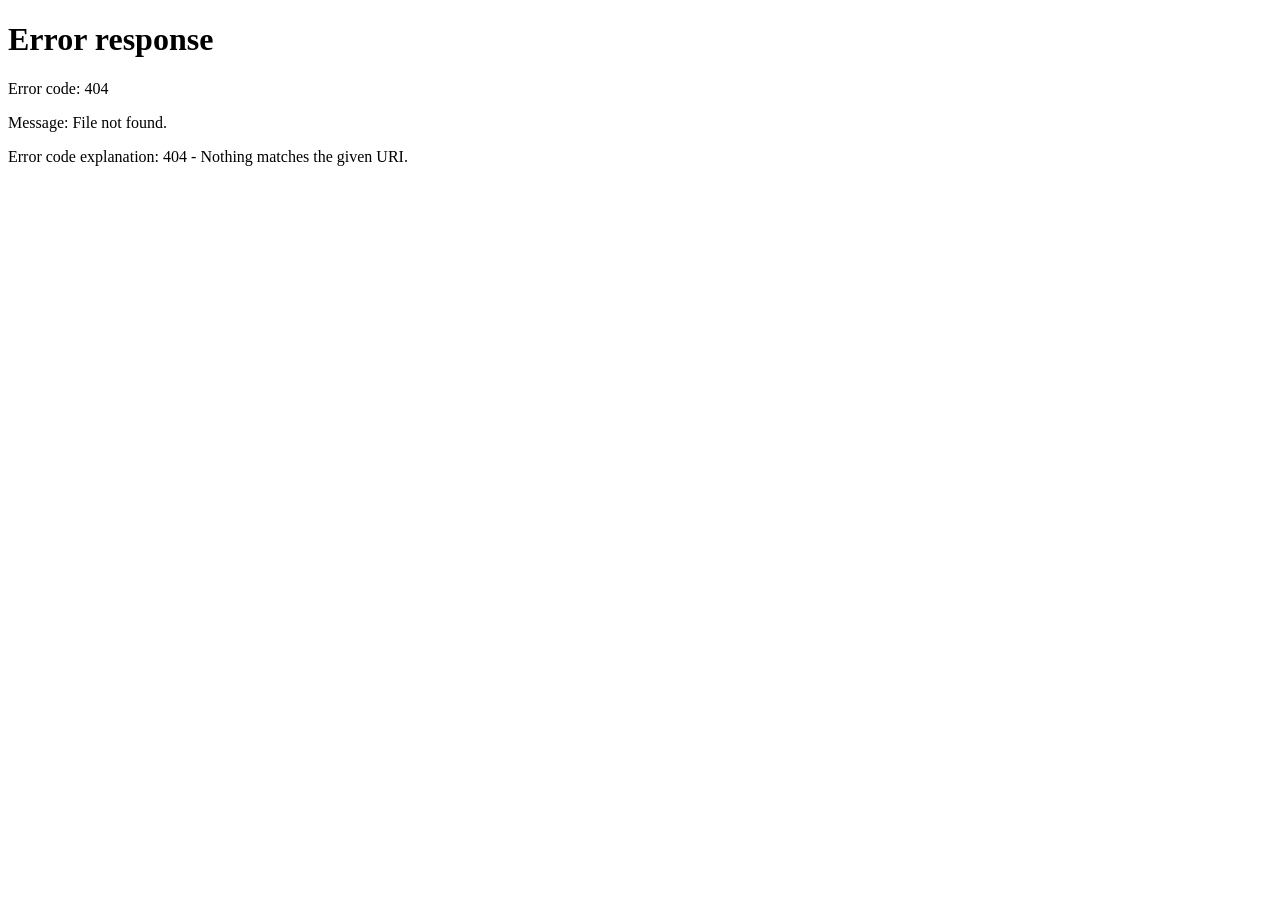
==== index.html @ 9f08880d "Update index.html" ====
<!DOCTYPE html>
<html>
<head>
  <meta charset="utf-8">
  <meta http-equiv="refresh" content="0; url=/analyze">
  <title>SnowLens</title>
</head>
<body>
  <script>window.location.href = '/analyze';</script>
</body>
</html>
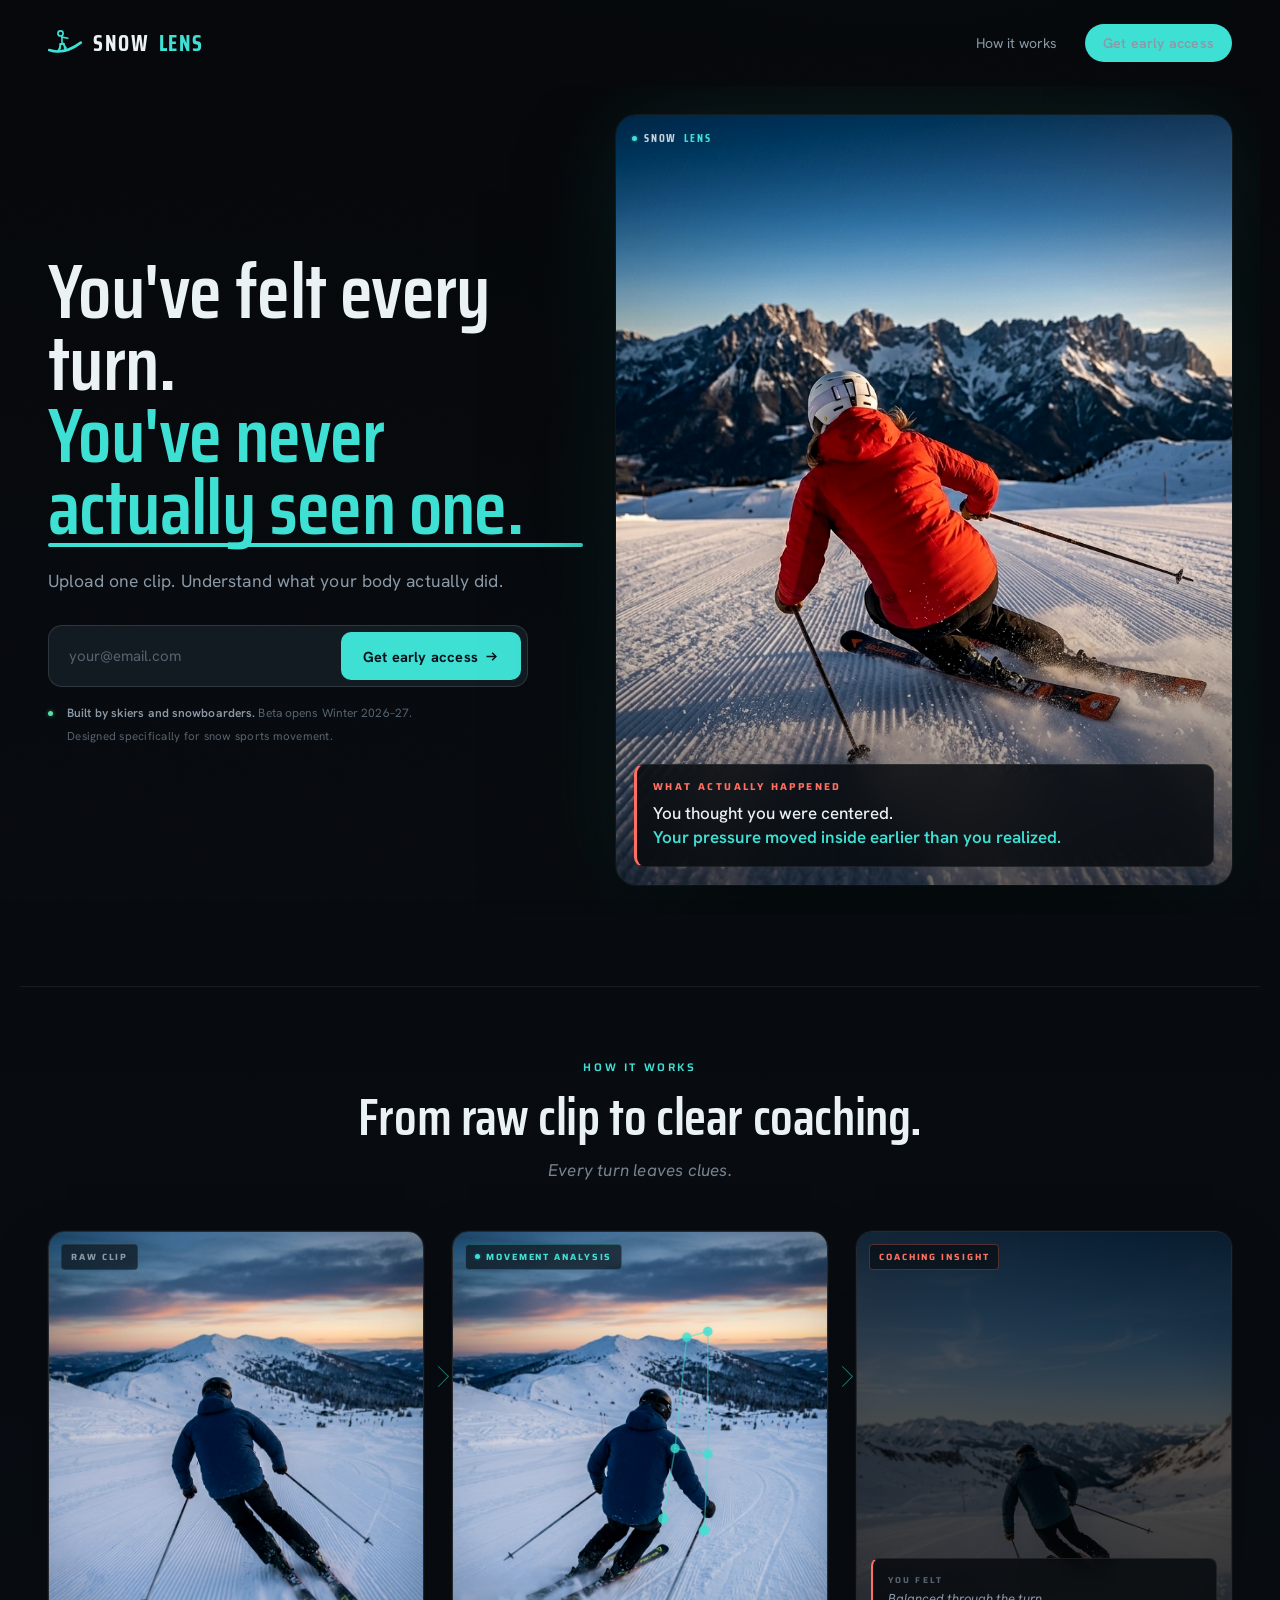
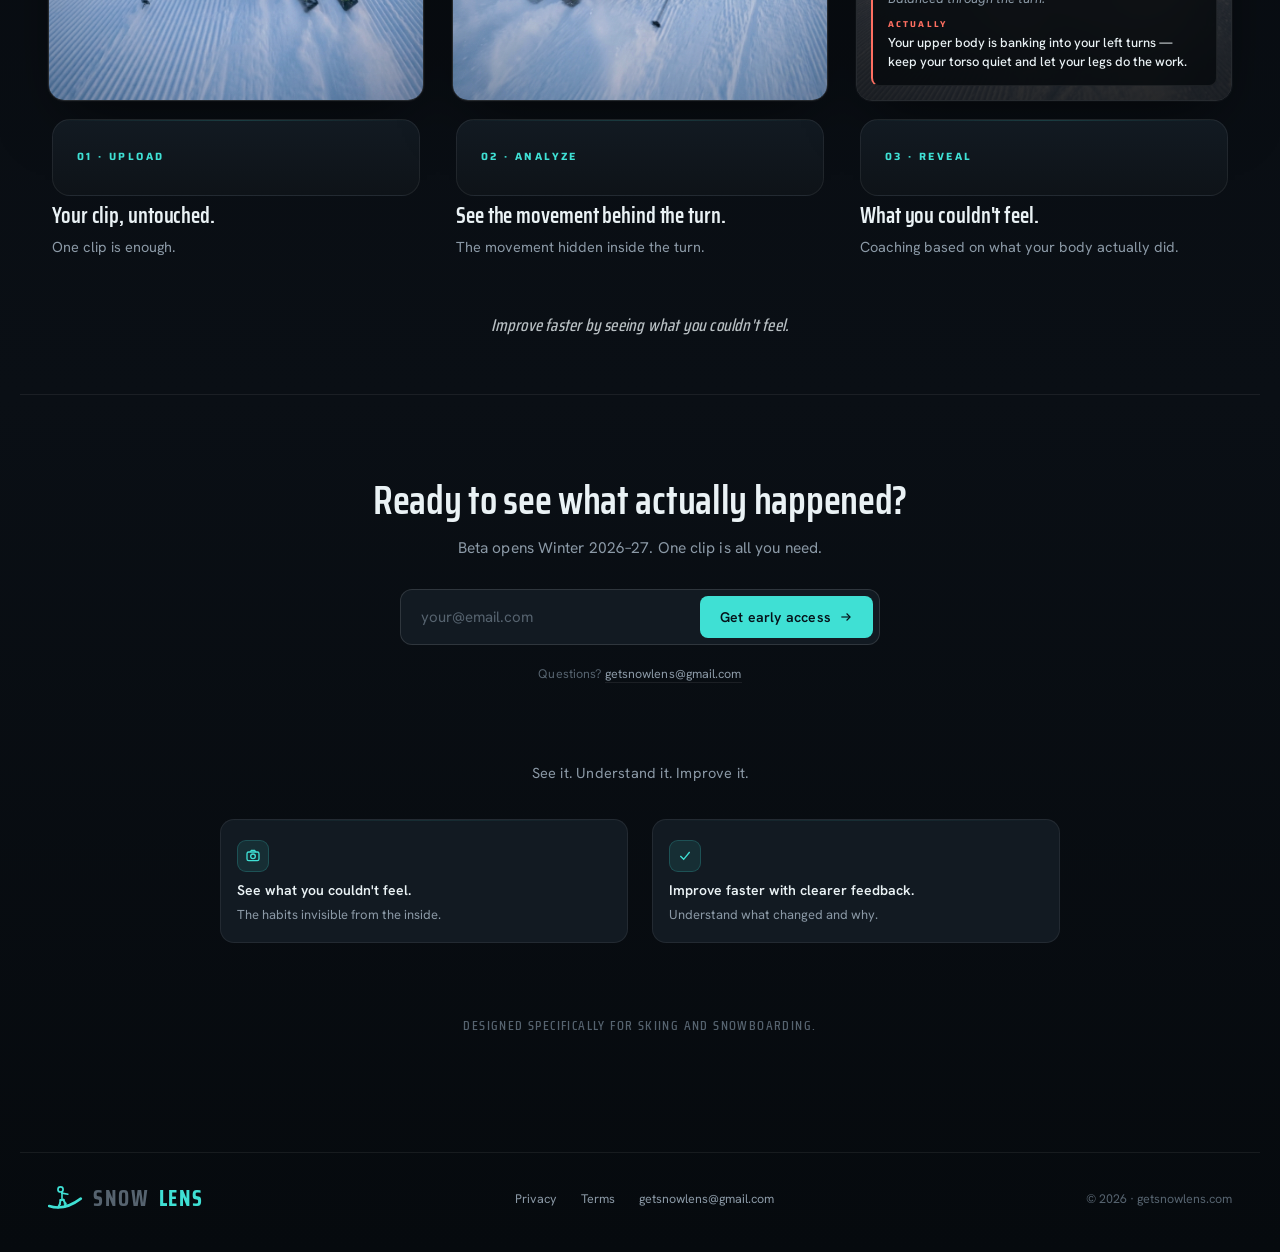
==== commit 9da112c0: "Update index.html" ====
--- a/index.html
+++ b/index.html
@@ -1,11 +1,1047 @@
 <!DOCTYPE html>
-<html>
+<html lang="en">
 <head>
-  <meta charset="utf-8">
-  <meta http-equiv="refresh" content="0; url=/analyze">
-  <title>SnowLens</title>
+<meta charset="UTF-8">
+<meta name="viewport" content="width=device-width, initial-scale=1.0">
+<title>SnowLens — Movement analysis for skiers and snowboarders</title>
+<meta name="description" content="You've felt every turn — but you've never seen one. Upload one clip and understand what your body actually did.">
+<link rel="preconnect" href="https://fonts.googleapis.com">
+<link rel="preconnect" href="https://fonts.gstatic.com" crossorigin>
+<link href="https://fonts.googleapis.com/css2?family=Hanken+Grotesk:wght@400;500;600;700&family=Saira+Condensed:wght@500;600;700&family=Saira:wght@500;600&display=swap" rel="stylesheet">
+<style>
+  /* ════════════════════════════════════════════════════════════
+   * SNOWLENS — v18 · launch-ready
+   *
+   * Panel 2 body: "The movement hidden inside the turn."
+   * Credibility:  "Designed specifically for skiing and snowboarding."
+   * Outcome:      "See it. Understand it. Improve it."
+   *
+   * Hero image: snowlens-hero.jpg (320×400) — keep alongside this HTML.
+   * Proof SVG viewBox: 320×400. Re-anchor joints if image changes.
+   * ════════════════════════════════════════════════════════════ */
+
+  :root{
+    --bg:#090C10; --bg2:#0E1318; --surface:#121A22; --surface2:#18222C;
+    --line:rgba(255,255,255,.07); --line2:rgba(255,255,255,.12);
+    --ink:#EAF2F5; --dim:#8B99A6; --faint:#56636F;
+    --accent:#3FE0D4; --accent-deep:#11B3A7;
+    --warn:#FF6F61; --warn-soft:rgba(255,111,97,.14);
+    --good:#56E0A6; --good-soft:rgba(86,224,166,.13);
+    --amber:#F2B65A; --amber-soft:rgba(242,182,90,.13);
+    --disp:"Saira Condensed",sans-serif; --tech:"Saira",sans-serif; --ui:"Hanken Grotesk",sans-serif;
+    /* ─────────── DROP HERO IMAGE HERE ───────────
+       Replace the value of --hero-bg below with your image URL.
+       Final source: full-resolution IMG_1524 frame 265 (or your chosen frame).
+       Recommended aspect: 4/5 portrait.
+       ───────────────────────────────────────────── */
+    --hero-bg: url('hero.png.png');  /* keep the source JPEG alongside this HTML */
+
+  }
+  *{margin:0;padding:0;box-sizing:border-box}
+  html{scroll-behavior:smooth}
+  body{
+    font-family:var(--ui); color:var(--ink); -webkit-font-smoothing:antialiased;
+    background:
+      radial-gradient(1400px 700px at 70% -10%, rgba(63,224,212,.025) 0%, transparent 60%),
+      linear-gradient(180deg,#05070a 0%, #0a0f15 70%, #060a0e 100%);
+    min-height:100vh; overflow-x:hidden;
+  }
+  body::before{
+    content:""; position:fixed; inset:0; pointer-events:none; z-index:0; opacity:.32;
+    background:repeating-linear-gradient(115deg, rgba(255,255,255,.014) 0 1px, transparent 1px 76px);
+  }
+  body::after{
+    content:""; position:fixed; inset:0; pointer-events:none; z-index:1; opacity:.045; mix-blend-mode:overlay;
+    background-image:url("data:image/svg+xml,%3Csvg xmlns='http://www.w3.org/2000/svg' width='180' height='180'%3E%3Cfilter id='n'%3E%3CfeTurbulence type='fractalNoise' baseFrequency='.85' numOctaves='2'/%3E%3C/filter%3E%3Crect width='100%25' height='100%25' filter='url(%23n)'/%3E%3C/svg%3E");
+  }
+
+  /* ===================== HEADER ===================== */
+  header{
+    position:relative; z-index:10; max-width:1240px; margin:0 auto;
+    display:flex; align-items:center; justify-content:space-between;
+    padding:24px 28px;
+  }
+  .wordmark{font-family:var(--disp); font-weight:700; font-size:22px; letter-spacing:1.6px; display:inline-flex; align-items:center; gap:9px}
+  .wordmark .logo{height:28px; width:auto; color:var(--accent); flex-shrink:0; display:block}
+  .wordmark b{color:var(--accent)}
+  .nav{display:flex; align-items:center; gap:28px}
+  .nav a{font-size:14px; color:var(--dim); text-decoration:none; transition:.18s}
+  .nav a:hover{color:var(--ink)}
+  .btn-tiny{
+    font-family:var(--ui); font-weight:600; font-size:13.5px; color:#06121a;
+    background:var(--accent); border:none; padding:10px 18px; border-radius:999px;
+    cursor:pointer; transition:.2s; letter-spacing:.2px;
+  }
+  .btn-tiny:hover{filter:brightness(1.08); transform:translateY(-1px)}
+
+  /* ===================== HERO ===================== */
+  .hero{
+    position:relative; z-index:5; max-width:1240px; margin:0 auto;
+    min-height:calc(100vh - 72px);
+    padding:20px 28px 20px;
+    display:grid; grid-template-columns:.92fr 1.08fr; gap:44px; align-items:center;
+    overflow:hidden;
+  }
+  /* subtle ambient warmth near the image — quiet, not loud */
+  .hero::before{
+    content:""; position:absolute; inset:0; z-index:0; pointer-events:none;
+    background:
+      radial-gradient(ellipse 55% 70% at 75% 50%, rgba(63,224,212,.035) 0%, transparent 65%);
+  }
+  /* scan animation — dashes traveling along tracking ellipses */
+  @keyframes scan-dash{ to{ stroke-dashoffset:-120 } }
+
+  /* ---- left column ---- */
+  .col-copy{position:relative; z-index:5}
+  .eyebrow{
+    display:inline-flex; align-items:center; gap:10px;
+    font-family:var(--tech); font-size:13px; font-weight:700; letter-spacing:2.4px; text-transform:uppercase;
+    color:var(--accent); padding:9px 18px;
+    background:rgba(63,224,212,.08); border:1px solid rgba(63,224,212,.25); border-radius:999px;
+    margin-bottom:14px;
+    opacity:0; transform:translateY(8px); animation:rise .7s ease .1s forwards;
+  }
+  .eyebrow::before{
+    content:""; width:6px; height:6px; border-radius:50%; background:var(--accent);
+    box-shadow:0 0 3px rgba(63,224,212,.5);
+  }
+  @keyframes blink{0%,100%{opacity:1}50%{opacity:.35}}
+
+  h1.headline{
+    font-family:var(--disp); font-weight:600;
+    font-size:clamp(48px, 6vw, 80px); line-height:.94; letter-spacing:-.6px;
+    margin-bottom:22px;
+    opacity:0; transform:translateY(14px); animation:rise .8s cubic-bezier(.2,.7,.3,1) .2s forwards;
+  }
+  h1.headline .accent{color:var(--accent)}
+  h1.headline .strike{
+    display:inline-block; position:relative;
+  }
+  h1.headline .strike{color:var(--accent)}
+  h1.headline .strike::after{
+    content:""; position:absolute; left:0; right:-2%; bottom:-2px; height:4px;
+    background:var(--accent); transform:scaleX(0); transform-origin:left;
+    animation:strike .7s cubic-bezier(.6,0,.4,1) 1.3s forwards; border-radius:2px;
+  }
+  @keyframes strike{to{transform:scaleX(1)}}
+
+  .sub{
+    font-size:17.5px; line-height:1.62; color:var(--dim); max-width:500px;
+    margin-bottom:30px; letter-spacing:.1px;
+    opacity:0; transform:translateY(10px); animation:rise .7s ease .35s forwards;
+  }
+  .sub b{color:var(--ink); font-weight:600}
+
+  .props{
+    display:grid; grid-template-columns:repeat(3, 1fr); gap:22px;
+    margin-bottom:40px;
+    opacity:0; transform:translateY(10px); animation:rise .7s ease .5s forwards;
+  }
+  .prop{
+    padding:20px 16px 18px; background:var(--surface);
+    border:1px solid var(--line); border-radius:14px;
+    position:relative; overflow:hidden;
+  }
+  .prop::before{
+    content:""; position:absolute; top:0; left:0; right:0; height:1px;
+    background:linear-gradient(90deg,transparent,rgba(63,224,212,.10),transparent);
+  }
+  .prop .pi{
+    width:32px; height:32px; border-radius:9px; background:rgba(63,224,212,.10);
+    border:1px solid rgba(63,224,212,.2); display:grid; place-items:center; margin-bottom:10px;
+  }
+  .prop .pi svg{width:16px; height:16px; stroke:var(--accent); fill:none; stroke-width:2}
+  .prop h3{font-family:var(--ui); font-weight:600; font-size:14px; line-height:1.25; margin-bottom:5px}
+  .prop p{font-size:13px; color:var(--dim); line-height:1.5}
+
+  /* ---- email capture ---- */
+  .cta-wrap{
+    opacity:0; transform:translateY(10px); animation:rise .7s ease .65s forwards;
+  }
+  form.capture{
+    display:flex; gap:8px; background:var(--surface);
+    border:1px solid var(--line2); border-radius:14px; padding:6px;
+    max-width:480px;
+    transition:border-color .2s, box-shadow .2s;
+  }
+  form.capture:focus-within{
+    border-color:rgba(63,224,212,.45);
+    box-shadow:0 0 0 4px rgba(63,224,212,.08);
+  }
+  form.capture input{
+    flex:1; background:transparent; border:none; outline:none;
+    padding:14px 14px; font-family:var(--ui); font-size:15px; color:var(--ink);
+  }
+  form.capture input::placeholder{color:var(--faint)}
+  form.capture button{
+    font-family:var(--ui); font-weight:700; font-size:14.5px; color:#06121a;
+    background:var(--accent); border:none; padding:0 22px; border-radius:10px; cursor:pointer;
+    transition:.18s; letter-spacing:.2px;
+    display:flex; align-items:center; gap:6px;
+  }
+  form.capture button:hover{filter:brightness(1.08); transform:translateY(-1px)}
+  form.capture button svg{width:15px; height:15px; stroke:#06121a; fill:none; stroke-width:2.4}
+
+  .trust{
+    margin-top:18px; display:flex; align-items:center; gap:14px;
+    font-size:12px; color:var(--faint); letter-spacing:.1px;
+  }
+  .trust .dot{width:5px; height:5px; border-radius:50%; background:var(--good); box-shadow:0 0 4px rgba(86,224,166,.5)}
+  .trust b{color:var(--dim); font-weight:600}
+
+
+  /* ===================== HERO RIGHT COLUMN — TRACKED SKIER ===================== */
+  .col-hero{
+    position:relative; z-index:5;
+    display:flex; align-items:center; justify-content:center;
+  }
+
+  .hero-card{
+    position:relative; width:100%; max-width:760px;
+    aspect-ratio: 4/5;
+    opacity:0; transform:translateY(20px) scale(.985);
+    animation: rise-hero 1s cubic-bezier(.2,.7,.3,1) .15s forwards;
+  }
+  @keyframes rise-hero{ to{ opacity:1; transform:none; } }
+
+  /* inner photo frame — only this clips */
+  .hero-frame{
+    position:absolute; inset:0;
+    border-radius:20px; overflow:hidden;
+    box-shadow:
+      0 50px 110px -25px rgba(0,0,0,.85),
+      0 0 0 1px rgba(255,255,255,.05),
+      0 0 100px -10px rgba(63,224,212,.14);
+  }
+
+  /* photo container — accepts the source image via --hero-bg */
+  .hero-photo{
+    position:absolute; inset:0;
+    background-color: var(--bg2);
+    background-image:
+      /* subtle diagonal scan lines so placeholder reads as a "media slot" */
+      repeating-linear-gradient(
+        115deg,
+        rgba(255,255,255,.012) 0 1px,
+        transparent 1px 28px
+      ),
+      /* corner vignette for film feel */
+      radial-gradient(ellipse 120% 80% at 50% 50%, transparent 40%, rgba(0,0,0,.35) 100%),
+      var(--hero-bg);
+    background-size: auto, auto, cover;
+    background-position: center, center, center;
+    filter: contrast(1.04) saturate(1.04);
+  }
+    /* gradient overlay — preserves bottom-edge readability for the callout */
+  .hero-photo::after{
+    content:""; position:absolute; inset:0; pointer-events:none;
+    background:
+      linear-gradient(180deg, rgba(0,0,0,.20) 0%, rgba(0,0,0,0) 28%, rgba(0,0,0,0) 55%, rgba(6,10,14,.55) 100%);
+  }
+  /* placeholder affordance — only renders when --hero-bg is not set */
+  .hero-photo::before{
+    content:""; position:absolute; inset:0; pointer-events:none; z-index:0;
+    background:
+      linear-gradient(180deg, var(--surface) 0%, var(--bg2) 100%);
+    opacity: 1;
+  }
+  /* once a real image is set, hide the placeholder fill */
+  .hero-card[data-has-image="true"] .hero-photo::before{ display:none; }
+  .hero-placeholder-mark{
+    position:absolute; top:50%; left:50%; transform:translate(-50%,-50%);
+    z-index:1; pointer-events:none;
+    font-family:var(--tech); font-size:11px; font-weight:600;
+    letter-spacing:2.4px; text-transform:uppercase;
+    color:var(--faint); text-align:center;
+    display:flex; flex-direction:column; align-items:center; gap:14px;
+  }
+  .hero-card[data-has-image="true"] .hero-placeholder-mark{ display:none; }
+  .hero-placeholder-mark svg{
+    width:36px; height:36px; opacity:.45;
+    stroke:var(--faint); fill:none; stroke-width:1.4;
+  }
+  .hero-placeholder-mark .ratio{
+    font-size:10px; color:var(--faint); opacity:.7; letter-spacing:1.8px;
+  }
+
+  /* tiny corner wordmark — broadcast feel */
+  .hero-wm{
+    position:absolute; top:14px; left:16px; z-index:4;
+    font-family:var(--disp); font-weight:700; font-size:11.5px;
+    letter-spacing:1.8px; color:rgba(255,255,255,.78);
+    display:flex; align-items:center; gap:7px;
+    opacity:0; animation:fadein .7s ease 1s forwards;
+  }
+  .hero-wm::before{
+    content:""; width:5px; height:5px; border-radius:50%;
+    background:var(--accent); box-shadow:0 0 3px rgba(63,224,212,.55);
+  }
+  .hero-wm b{color:var(--accent)}
+
+  /* live tracking pill — top right */
+  .hero-track{
+    position:absolute; top:14px; right:14px; z-index:4;
+    font-family:var(--tech); font-weight:600; font-size:9.5px;
+    letter-spacing:1.6px; text-transform:uppercase;
+    padding:5px 9px 5px 8px;
+    background:rgba(6,10,14,.55); -webkit-backdrop-filter:blur(8px); backdrop-filter:blur(8px);
+    border:1px solid rgba(63,224,212,.25); border-radius:999px;
+    color:var(--accent);
+    display:inline-flex; align-items:center; gap:6px;
+    opacity:0; animation:fadein .7s ease 1.1s forwards;
+  }
+  .hero-track::before{
+    content:""; width:6px; height:6px; border-radius:50%; background:var(--accent);
+    box-shadow:0 0 3px rgba(63,224,212,.55);
+  }
+
+  /* minimal joint overlay — shoulders, hips, knees only */
+  .hero-joints{
+    position:absolute; inset:0; z-index:3; pointer-events:none;
+    width:100%; height:100%;
+  }
+  .hero-joints svg{ width:100%; height:100%; display:block; overflow:visible; }
+  .jline{
+    stroke: var(--accent);
+    stroke-width: 1.4;
+    fill: none;
+    stroke-linecap: round;
+    opacity: 0;
+    stroke-dasharray: 220;
+    stroke-dashoffset: 220;
+    filter: drop-shadow(0 0 3px rgba(63,224,212,.35));
+    animation: jline-draw 1.1s cubic-bezier(.6,0,.4,1) forwards;
+  }
+  .jline.l1{ animation-delay: 1.25s; }
+  .jline.l2{ animation-delay: 1.40s; }
+  .jline.l3{ animation-delay: 1.55s; }
+  .jline.l4{ animation-delay: 1.70s; }
+  .jline.l5{ animation-delay: 1.85s; }
+  .jline.l6{ animation-delay: 2.00s; }
+  @keyframes jline-draw{
+    to{ opacity:.55; stroke-dashoffset: 0; }
+  }
+  .jdot{
+    fill: var(--accent);
+    opacity: 0;
+    transform-box: fill-box;
+    transform-origin: center;
+    animation: jdot-pop .55s cubic-bezier(.2,.9,.3,1) forwards;
+    filter: drop-shadow(0 0 4px rgba(63,224,212,.55));
+  }
+  .jdot.d1{ animation-delay: 1.15s; }
+  .jdot.d2{ animation-delay: 1.25s; }
+  .jdot.d3{ animation-delay: 1.45s; }
+  .jdot.d4{ animation-delay: 1.55s; }
+  .jdot.d5{ animation-delay: 1.75s; }
+  .jdot.d6{ animation-delay: 1.85s; }
+  @keyframes jdot-pop{
+    0%   { opacity:0; transform:scale(0); }
+    60%  { opacity:1; transform:scale(1.45); }
+    100% { opacity:.92; transform:scale(1); }
+  }
+  /* outer halo around knees — the action point */
+  .jhalo{
+    fill: none;
+    stroke: var(--accent);
+    stroke-width: 1;
+    opacity: 0;
+    animation: halo-pulse 2.4s ease-in-out infinite;
+    animation-delay: 2.2s;
+  }
+  @keyframes halo-pulse{
+    0%   { opacity:0;   transform:scale(.6); transform-box:fill-box; transform-origin:center; }
+    50%  { opacity:.35; transform:scale(1.0); transform-box:fill-box; transform-origin:center; }
+    100% { opacity:0;   transform:scale(1.5); transform-box:fill-box; transform-origin:center; }
+  }
+
+  /* coaching observation — lower-third broadcast lower-third */
+  .hero-insight{
+    position:absolute; left:18px; right:18px; bottom:18px; z-index:5;
+    padding:14px 16px 16px;
+    background:rgba(6,10,14,.84);
+    -webkit-backdrop-filter:blur(16px); backdrop-filter:blur(16px);
+    border:1px solid rgba(255,255,255,.08);
+    border-left:3px solid var(--warn);
+    border-radius:10px;
+    opacity:0; transform:translateY(8px);
+    animation: insight-rise .85s cubic-bezier(.2,.7,.3,1) 1.0s forwards;
+  }
+  @keyframes insight-rise{ to{ opacity:1; transform:none; } }
+  .hero-insight .lbl{
+    font-family:var(--tech); font-size:10px; font-weight:700;
+    letter-spacing:2.4px; text-transform:uppercase; color:var(--warn);
+    display:block; margin-bottom:7px;
+  }
+  .hero-insight .obs{
+    font-family:var(--ui); font-size:17px; line-height:1.42; color:var(--ink);
+    font-weight:500; display:block;
+  }
+  .hero-insight .obs em{
+    font-style:normal; color:var(--accent); font-weight:600;
+  }
+
+  /* small phone preview — supporting role */
+  .phone-mini{
+    position:absolute; bottom:-40px; right:-30px; z-index:6;
+    width:200px; background:var(--bg); border-radius:28px; overflow:hidden;
+    border:1px solid rgba(255,255,255,.06);
+    box-shadow:
+      0 0 0 7px #1a1f25,
+      0 0 0 8px #2a3138,
+      0 30px 70px -18px rgba(0,0,0,.82);
+    opacity:0; transform:translateY(16px) scale(.94);
+    animation: rise-phone .9s cubic-bezier(.2,.7,.3,1) 2.6s forwards;
+  }
+  @keyframes rise-phone{ to{ opacity:1; transform:none; } }
+  .phone-mini .pm-head{
+    padding:10px 13px 6px;
+    font-family:var(--disp); font-size:13px; font-weight:700; letter-spacing:.3px;
+    color:var(--ink); border-bottom:1px solid var(--line);
+  }
+  .phone-mini .pm-head small{
+    display:block; font-family:var(--tech); font-size:8px; font-weight:600;
+    letter-spacing:1.6px; text-transform:uppercase; color:var(--faint); margin-top:1px;
+  }
+  .phone-mini .pm-body{ padding:10px 13px 12px; }
+  .pm-row{ margin-bottom:8px; }
+  .pm-row:last-child{ margin-bottom:0; }
+  .pm-row .k{
+    font-family:var(--tech); font-size:7.5px; font-weight:700;
+    letter-spacing:1.6px; text-transform:uppercase;
+    display:block; margin-bottom:3px;
+  }
+  .pm-row.felt .k{ color:var(--faint); }
+  .pm-row.actual .k{ color:var(--warn); }
+  .pm-row .v{
+    font-family:var(--ui); font-size:11.5px; line-height:1.35; display:block;
+  }
+  .pm-row.felt .v{ color:var(--dim); font-style:italic; }
+  .pm-row.actual .v{ color:var(--ink); font-weight:500; }
+
+  
+  /* ===================== HOW SNOWLENS WORKS — PROOF SECTION ===================== */
+  .proof{
+    position:relative; z-index:5; max-width:1240px; margin:72px auto 0;
+    padding:72px 28px 56px;
+    border-top:1px solid var(--line);
+  }
+  .proof-eye{
+    font-family:var(--tech); font-size:11px; font-weight:600; letter-spacing:2.6px;
+    text-transform:uppercase; color:var(--accent); text-align:center; margin-bottom:14px;
+  }
+  .proof-h{
+    font-family:var(--disp); font-weight:600; font-size:clamp(34px, 4.2vw, 52px);
+    line-height:1.04; text-align:center; margin-bottom:14px; letter-spacing:-.4px;
+  }
+  .proof-sub{
+    text-align:center; color:var(--dim); font-size:17px; line-height:1.45;
+    max-width:480px; margin:0 auto 48px; letter-spacing:.2px;
+    font-style:italic; opacity:.85;
+  }
+  .proof-grid{
+    display:grid; grid-template-columns:repeat(3, 1fr); gap:28px;
+    align-items:start;
+  }
+  .proof-panel{
+    position:relative;
+    display:flex; flex-direction:column;
+  }
+  .proof-frame{
+    position:relative; width:100%; aspect-ratio: 4/5;
+    border-radius:16px; overflow:hidden;
+    border:1px solid var(--line2);
+    box-shadow:
+      0 24px 60px -18px rgba(0,0,0,.6),
+      0 0 0 1px rgba(255,255,255,.03);
+  }
+  .proof-photo{
+    position:absolute; inset:0;
+    background-color: var(--bg2);
+    background-size: cover;
+    background-position: center;
+    filter: contrast(1.03) saturate(1.1);
+  }
+  .proof-photo::after{
+    content:""; position:absolute; inset:0;
+    background:
+      repeating-linear-gradient(115deg, rgba(255,255,255,.012) 0 1px, transparent 1px 28px),
+      radial-gradient(ellipse 120% 80% at 50% 50%, transparent 40%, rgba(0,0,0,.35) 100%);
+  }
+  .proof-photo::before{
+    content:""; position:absolute; inset:0; z-index:0; pointer-events:none;
+    background: linear-gradient(180deg, var(--surface) 0%, var(--bg2) 100%);
+  }
+  .proof-frame[data-has-image="true"] .proof-photo::before{ display:none; }
+  .proof-placeholder-mark{
+    position:absolute; top:50%; left:50%; transform:translate(-50%,-50%);
+    z-index:1; pointer-events:none;
+    font-family:var(--tech); font-size:9.5px; font-weight:600;
+    letter-spacing:2px; text-transform:uppercase;
+    color:var(--faint); text-align:center;
+    display:flex; flex-direction:column; align-items:center; gap:10px;
+  }
+  .proof-frame[data-has-image="true"] .proof-placeholder-mark{ display:none; }
+  .proof-placeholder-mark svg{
+    width:26px; height:26px; opacity:.4;
+    stroke:var(--faint); fill:none; stroke-width:1.4;
+  }
+  .proof-frame .label{
+    position:absolute; top:12px; left:12px; z-index:4;
+    font-family:var(--tech); font-weight:700; font-size:9px;
+    letter-spacing:1.9px; text-transform:uppercase;
+    padding:5px 9px 5px 9px;
+    background:rgba(6,10,14,.62);
+    -webkit-backdrop-filter:blur(8px); backdrop-filter:blur(8px);
+    border:1px solid rgba(255,255,255,.08);
+    border-radius:4px;
+    color:var(--dim);
+  }
+  .proof-frame .label.live{
+    color:var(--accent);
+    border-color:rgba(63,224,212,.28);
+  }
+  .proof-frame .label.live::before{
+    content:""; display:inline-block; width:5px; height:5px; border-radius:50%;
+    background:var(--accent); box-shadow:0 0 3px rgba(63,224,212,.5);
+    margin-right:6px; vertical-align:1px;
+  }
+  .proof-frame .label.warn{
+    color:var(--warn);
+    border-color:rgba(255,111,97,.3);
+  }
+
+  /* panel 2 — tracking overlay */
+  .proof-joints{
+    position:absolute; inset:0; z-index:3; pointer-events:none;
+  }
+  .proof-joints svg{ width:100%; height:100%; display:block; overflow:visible; }
+
+  /* panel 3 — dim layer + insight card */
+  .proof-dim{
+    position:absolute; inset:0; z-index:2;
+    background:linear-gradient(180deg, rgba(6,10,14,.05) 0%, rgba(6,10,14,.55) 100%);
+  }
+  .proof-result{
+    position:absolute; left:14px; right:14px; bottom:14px; z-index:4;
+    padding:14px 15px 14px;
+    background:rgba(6,10,14,.84);
+    -webkit-backdrop-filter:blur(14px); backdrop-filter:blur(14px);
+    border:1px solid rgba(255,255,255,.08);
+    border-left:2.5px solid var(--warn);
+    border-radius:8px;
+  }
+  .proof-result .row{ margin-bottom:9px; }
+  .proof-result .row:last-child{ margin-bottom:0; }
+  .proof-result .row .k{
+    font-family:var(--tech); font-size:8.5px; font-weight:700;
+    letter-spacing:2.1px; text-transform:uppercase;
+    display:block; margin-bottom:3px;
+  }
+  .proof-result .row.felt .k{ color:var(--faint); }
+  .proof-result .row.actual .k{ color:var(--warn); }
+  .proof-result .row .v{
+    font-family:var(--ui); font-size:13px; line-height:1.4; display:block;
+  }
+  .proof-result .row.felt .v{ color:var(--dim); font-style:italic; }
+  .proof-result .row.actual .v{ color:var(--ink); font-weight:500; }
+
+  /* caption beneath each panel */
+  .proof-cap{
+    padding:18px 4px 0;
+  }
+  .proof-cap .step{
+    font-family:var(--tech); font-size:10.5px; font-weight:700;
+    letter-spacing:2.4px; text-transform:uppercase; color:var(--accent);
+    margin-bottom:7px;
+  }
+  .proof-cap h3{
+    font-family:var(--disp); font-weight:600; font-size:22px; line-height:1.15;
+    margin-bottom:8px; letter-spacing:-.1px;
+  }
+  .proof-cap p{
+    color:var(--dim); font-size:14.5px; line-height:1.5;
+  }
+
+  /* connecting arrows between panels — flow indicator */
+  .proof-grid > .proof-panel:not(:last-child)::after{
+    content:""; position:absolute; top: 22%; right:-22px; z-index:5;
+    width:14px; height:14px;
+    border-top:1px solid rgba(63,224,212,.5);
+    border-right:1px solid rgba(63,224,212,.5);
+    transform:rotate(45deg);
+  }
+
+  /* tracking-state animation — same animations as before, reused */
+  .pjline{
+    stroke: var(--accent); stroke-width: 1.3; fill: none; stroke-linecap: round;
+    opacity:.48;
+  }
+  .pjdot{
+    fill: var(--accent); opacity:.82;
+    filter: drop-shadow(0 0 1.5px rgba(63,224,212,.4));
+  }
+  /* .pjhalo removed — no persistent pulses in proof */
+
+  /* ===================== HOW IT WORKS ===================== */
+  .how{
+    position:relative; z-index:5; max-width:1100px; margin:60px auto 0;
+    padding:60px 28px 40px;
+    border-top:1px solid var(--line);
+  }
+  .how-eye{
+    font-family:var(--tech); font-size:11px; font-weight:600; letter-spacing:2.6px; text-transform:uppercase;
+    color:var(--accent); text-align:center; margin-bottom:14px;
+  }
+  .how-h{
+    font-family:var(--disp); font-weight:600; font-size:clamp(34px, 4vw, 48px); line-height:1.05;
+    text-align:center; margin-bottom:48px; letter-spacing:-.3px;
+  }
+  .how-grid{
+    display:grid; grid-template-columns:repeat(3, 1fr); gap:24px;
+  }
+  .step{
+    position:relative;
+    padding:28px 24px 30px;
+    background:linear-gradient(180deg, var(--surface) 0%, var(--bg2) 100%);
+    border:1px solid var(--line); border-radius:18px;
+    overflow:hidden;
+  }
+  .step::before{
+    content:""; position:absolute; top:0; left:0; right:0; height:1px;
+    background:linear-gradient(90deg, transparent, rgba(63,224,212,.18), transparent);
+  }
+  .step .num{
+    font-family:var(--disp); font-weight:700; font-size:54px; color:var(--accent);
+    line-height:.85; opacity:.85; margin-bottom:8px;
+  }
+  .step h3{font-family:var(--disp); font-weight:600; font-size:22px; margin-bottom:8px}
+  .step p{font-size:14px; color:var(--dim); line-height:1.55}
+  .step .meta{
+    margin-top:14px; padding-top:12px; border-top:1px dashed var(--line);
+    font-family:var(--tech); font-size:10.5px; font-weight:600; letter-spacing:1.4px;
+    text-transform:uppercase; color:var(--faint);
+  }
+  .step .meta b{color:var(--accent)}
+
+
+  /* expertise tagline — small, quiet, between value props and footer */
+  .credibility{
+    max-width:900px; margin:0 auto;
+    padding:0 28px 56px;
+    text-align:center;
+  }
+  .credibility p{
+    font-family:var(--disp); font-weight:500;
+    font-size:13.5px; letter-spacing:1.4px; text-transform:uppercase;
+    color:var(--faint);
+  }
+
+  /* ===================== FOOTER ===================== */
+  footer{
+    position:relative; z-index:5; max-width:1240px; margin:60px auto 0;
+    padding:28px 28px 36px;
+    border-top:1px solid var(--line);
+    display:flex; align-items:center; justify-content:space-between; flex-wrap:wrap; gap:18px;
+    font-size:12.5px; color:var(--faint);
+  }
+  footer .links{display:flex; gap:24px}
+  footer a{color:var(--dim); text-decoration:none; transition:.18s}
+  footer a:hover{color:var(--ink)}
+
+  /* ===================== STAGGERED RISE ===================== */
+  @keyframes rise{to{opacity:1; transform:none}}
+  @keyframes fadein{to{opacity:1}}
+
+  /* ===================== RESPONSIVE ===================== */
+  @media (max-width:980px){
+    .hero{grid-template-columns:1fr; gap:40px; padding:30px 24px 80px}
+    .proof{padding:60px 24px 40px; margin-top:40px}
+    .proof-grid{grid-template-columns:1fr; gap:36px}
+    .proof-grid > .proof-panel:not(:last-child)::after{
+      top:auto; right:50%; bottom:-22px;
+      transform:translateX(50%) rotate(135deg);
+    }
+    .proof-cap{padding-top:14px}
+    .proof-cap h3{font-size:20px}
+    header{padding:20px 22px}
+    .nav a:not(.btn-tiny){display:none}
+    h1.headline{font-size:clamp(40px, 9vw, 60px)}
+    .props{grid-template-columns:1fr; gap:10px}
+    .prop{display:flex; gap:14px; align-items:flex-start; padding:14px}
+    .prop .pi{margin-bottom:0}
+    .hero-card{max-width:100%}
+    .hero-insight{left:14px; right:14px; bottom:14px; padding:13px 14px 14px}
+    .hero-insight .obs{font-size:14px}
+  }
+  @media (max-width:480px){
+    form.capture{flex-direction:column; padding:8px}
+    form.capture button{padding:14px; justify-content:center}
+    .hero-insight{left:12px; right:12px; bottom:12px; padding:11px 13px 12px}
+    .hero-insight .lbl{font-size:9px;}
+    .hero-insight .obs{font-size:13px}
+    .hero-wm{font-size:10px; top:10px; left:12px}
+  }
+
+
+  /* proof closing line — completes the arc with the 'improve' beat */
+  .proof-close{
+    margin:56px auto 0; max-width:520px;
+    text-align:center;
+    font-family:var(--disp); font-weight:500;
+    font-size:17px; line-height:1.4; letter-spacing:.2px;
+    color:var(--ink);
+    font-style:italic;
+    opacity:.78;
+  }
+
+  /* trust sub-line — quiet expertise signal */
+  .trust-sub{
+    font-size:11.5px; color:var(--faint); letter-spacing:.25px;
+    margin-top:7px; padding-left:19px; /* align with trust text past the dot */
+    line-height:1.4;
+  }
+
+  /* ===================== SECONDARY CTA ===================== */
+  .cta2{
+    position:relative; z-index:5; max-width:1240px; margin:0 auto;
+    padding:84px 28px 80px;
+    border-top:1px solid var(--line);
+    text-align:center;
+  }
+  .cta2-h{
+    font-family:var(--disp); font-weight:600;
+    font-size:clamp(28px, 3.4vw, 40px); line-height:1.08; letter-spacing:-.3px;
+    margin-bottom:14px;
+  }
+  .cta2-sub{
+    color:var(--dim); font-size:15.5px; line-height:1.6; letter-spacing:.1px;
+    max-width:560px; margin:0 auto 28px;
+  }
+  .cta2-form{
+    display:flex; align-items:center; gap:0;
+    max-width:480px; margin:0 auto;
+    background:var(--surface); border:1px solid var(--line2); border-radius:12px;
+    padding:6px; transition:border-color .2s, box-shadow .2s;
+  }
+  .cta2-form:focus-within{
+    border-color:rgba(63,224,212,.4);
+    box-shadow:0 0 0 4px rgba(63,224,212,.08);
+  }
+  .cta2-form input{
+    flex:1; background:transparent; border:none; outline:none;
+    color:var(--ink); font-family:var(--ui); font-size:15px;
+    padding:11px 14px;
+  }
+  .cta2-form input::placeholder{color:var(--faint)}
+  .cta2-form button{
+    font-family:var(--ui); font-weight:600; font-size:14px; color:#06121a;
+    background:var(--accent); border:none; padding:12px 20px; border-radius:8px;
+    cursor:pointer; transition:.2s; letter-spacing:.2px;
+    display:flex; align-items:center; gap:8px;
+    white-space:nowrap;
+  }
+  .cta2-form button:hover{filter:brightness(1.08); transform:translateY(-1px)}
+  .cta2-form button svg{width:14px; height:14px; stroke:currentColor; stroke-width:2; fill:none}
+  .cta2-support{
+    margin-top:20px; font-size:12.5px; color:var(--faint); letter-spacing:.1px;
+  }
+  .cta2-support a{color:var(--dim); text-decoration:none; transition:.18s; border-bottom:1px solid rgba(255,255,255,.08)}
+  .cta2-support a:hover{color:var(--ink); border-bottom-color:rgba(255,255,255,.25)}
+
+  @media (max-width:560px){
+    .cta2{padding:60px 24px 56px}
+    .cta2-form{flex-direction:column; padding:8px; gap:6px}
+    .cta2-form input{width:100%}
+    .cta2-form button{width:100%; justify-content:center; padding:14px}
+  }
+
+
+  /* outcome statement — one line, between CTA and value props */
+  .outcome{
+    text-align:center; max-width:600px; margin:0 auto;
+    padding:0 28px 36px;
+    font-size:14.5px; color:var(--dim); letter-spacing:.2px; line-height:1.5;
+  }
+
+  /* ===================== VALUE PROP STRIP ===================== */
+  .value-props{
+    max-width:920px; margin:0 auto; padding:0 40px 72px;
+    display:grid; grid-template-columns:repeat(2,1fr); gap:24px;
+  }
+  @media (max-width:720px){
+    .value-props{grid-template-columns:1fr; gap:14px; padding:0 24px 56px}
+  }
+
+</style>
 </head>
 <body>
-  <script>window.location.href = '/analyze';</script>
+
+<header>
+  <div class="wordmark"><svg class="logo" viewBox="6 12 98 76" xmlns="http://www.w3.org/2000/svg" aria-hidden="true"><path d="M9 69 Q50 83 95 49" fill="none" stroke="currentColor" stroke-width="7" stroke-linecap="round" stroke-linejoin="round"/><path d="M40 53 L38 64 L33 73.08" fill="none" stroke="currentColor" stroke-width="5.4" stroke-linecap="round" stroke-linejoin="round"/><path d="M48 52 L53 63 L52 70.75" fill="none" stroke="currentColor" stroke-width="5.4" stroke-linecap="round" stroke-linejoin="round"/><path d="M40 53 L48 52" fill="none" stroke="currentColor" stroke-width="4.4" stroke-linecap="round" stroke-linejoin="round"/><path d="M44 34 L44 52.5" fill="none" stroke="currentColor" stroke-width="4.4" stroke-linecap="round" stroke-linejoin="round"/><path d="M42.60 30.50 L44 34" fill="none" stroke="currentColor" stroke-width="4.4" stroke-linecap="round" stroke-linejoin="round"/><path d="M44 34 L60 37" fill="none" stroke="currentColor" stroke-width="4.4" stroke-linecap="round" stroke-linejoin="round"/><circle cx="40" cy="24" r="7" fill="none" stroke="currentColor" stroke-width="4.6"/><circle cx="40" cy="53" r="3" fill="currentColor"/><circle cx="48" cy="52" r="3" fill="currentColor"/><circle cx="38" cy="64" r="2.76" fill="currentColor"/><circle cx="53" cy="63" r="3.5" fill="none" stroke="currentColor" stroke-width="1.8"/></svg>SNOW<b>LENS</b></div>
+  <nav class="nav">
+    <a href="#how">How it works</a>
+    <a href="#emailForm" class="btn-tiny">Get early access</a>
+  </nav>
+</header>
+
+<section class="hero">
+  <!-- ========== LEFT COLUMN ========== -->
+  <div class="col-copy">
+
+    <h1 class="headline">
+      You've felt every turn.<br>
+      <span class="strike">You've never actually seen one.</span>
+    </h1>
+
+    <p class="sub">
+      Upload one clip. Understand what your body actually did.
+    </p>
+
+    <!-- props moved below hero — first screen is hook + phone + CTA only -->
+
+    <div class="cta-wrap">
+      <!-- TO ACTIVATE: replace YOUR_FORM_ID below with your Formspree form ID (get it at formspree.io) -->
+      <form class="capture" id="emailForm" action="https://formspree.io/f/mpqnepvb" method="POST">
+        <input type="email" name="email" placeholder="your@email.com" required>
+        <button type="submit">
+          <span class="btn-label">Get early access</span>
+          <svg viewBox="0 0 24 24"><line x1="4" y1="12" x2="18" y2="12"/><polyline points="13 6 19 12 13 18"/></svg>
+        </button>
+      </form>
+      <div class="trust">
+        <span class="dot"></span>
+        <span id="trustText"><b>Built by skiers and snowboarders.</b> Beta opens Winter 2026–27.</span>
+      </div>
+      <p class="trust-sub">Designed specifically for snow sports movement.</p>
+    </div>
+  </div>
+
+  <!-- ========== RIGHT COLUMN — TRACKED SKIER (visual hero) ========== -->
+  <div class="col-hero">
+
+    <div class="hero-card" data-has-image="true">
+      <div class="hero-frame">
+        <div class="hero-photo" aria-hidden="true"></div>
+
+        <!-- placeholder mark — disappears once data-has-image="true" -->
+        <div class="hero-placeholder-mark" aria-hidden="true">
+          <svg viewBox="0 0 24 24"><rect x="3" y="5" width="18" height="14" rx="1.5"/><circle cx="12" cy="12" r="3.5"/><path d="M8 5l1.2-1.8h5.6L16 5"/></svg>
+          <span>Hero source image</span>
+          <span class="ratio">4 : 5 · drop into --hero-bg</span>
+        </div>
+
+        <div class="hero-wm">SNOW<b>LENS</b></div>
+
+        <!-- one coaching callout — the OUTCOME, not the tracking -->
+        <div class="hero-insight">
+          <span class="lbl">What actually happened</span>
+          <span class="obs">You thought you were centered.<br><em>Your pressure moved inside earlier than you realized.</em></span>
+        </div>
+      </div><!-- /.hero-frame -->
+
+    </div>
+
+  </div>
+</section>
+
+
+<!-- ========== HOW SNOWLENS WORKS — visual tech proof ========== -->
+<section class="proof" id="how">
+  <div class="proof-eye">How it works</div>
+  <h2 class="proof-h">From raw clip to clear coaching.</h2>
+  <p class="proof-sub">Every turn leaves clues.</p>
+
+  <div class="proof-grid">
+
+    <!-- PANEL 1: original frame -->
+    <div class="proof-panel">
+      <div class="proof-frame" data-has-image="true">
+        <div class="proof-photo" aria-hidden="true" style="background-image:url('panel1.png.png'); background-size:cover; background-position:center;"></div>
+        <div class="proof-placeholder-mark" aria-hidden="true">
+          <svg viewBox="0 0 24 24"><rect x="3" y="5" width="18" height="14" rx="1.5"/><circle cx="12" cy="12" r="3.5"/><path d="M8 5l1.2-1.8h5.6L16 5"/></svg>
+          <span>Frame · raw</span>
+        </div>
+        <div class="label">Raw clip</div>
+      </div>
+      <div class="proof-cap">
+        <div class="step">01 · Upload</div>
+        <h3>Your clip, untouched.</h3>
+        <p>One clip is enough.</p>
+      </div>
+    </div>
+
+    <!-- PANEL 2: tracking overlay -->
+    <div class="proof-panel">
+      <div class="proof-frame" data-has-image="true">
+        <div class="proof-photo" aria-hidden="true" style="background-image:url('panel2.png.png'); background-size:cover; background-position:center;"></div>
+        <div class="proof-placeholder-mark" aria-hidden="true">
+          <svg viewBox="0 0 24 24"><rect x="3" y="5" width="18" height="14" rx="1.5"/><circle cx="12" cy="12" r="3.5"/><path d="M8 5l1.2-1.8h5.6L16 5"/></svg>
+          <span>Frame · analyzed</span>
+        </div>
+        <div class="proof-joints" aria-hidden="true">
+          <svg viewBox="0 0 320 400" xmlns="http://www.w3.org/2000/svg" preserveAspectRatio="none">
+            <!-- shoulder line (R_sh -> L_sh) -->
+            <line class="pjline" x1="200" y1="90" x2="218" y2="85"/>
+            <!-- L torso (L_sh -> L_hip) -->
+            <line class="pjline" x1="218" y1="85" x2="218" y2="190"/>
+            <!-- R torso (R_sh -> R_hip) -->
+            <line class="pjline" x1="200" y1="90" x2="190" y2="185"/>
+            <!-- pelvis line (R_hip -> L_hip) -->
+            <line class="pjline" x1="190" y1="185" x2="218" y2="190"/>
+            <!-- L femur (L_hip -> L_knee) -->
+            <line class="pjline" x1="218" y1="190" x2="215" y2="255"/>
+            <!-- R femur (R_hip -> R_knee) -->
+            <line class="pjline" x1="190" y1="185" x2="180" y2="245"/>
+            <!-- 6 joint dots -->
+            <circle class="pjdot" cx="200" cy="90" r="4"/>
+            <circle class="pjdot" cx="218" cy="85" r="4"/>
+            <circle class="pjdot" cx="190" cy="185" r="4"/>
+            <circle class="pjdot" cx="218" cy="190" r="4"/>
+            <circle class="pjdot" cx="180" cy="245" r="4.5"/>
+            <circle class="pjdot" cx="215" cy="255" r="4.5"/>
+          </svg>
+        </div>
+        <div class="label live">Movement analysis</div>
+      </div>
+      <div class="proof-cap">
+        <div class="step">02 · Analyze</div>
+        <h3>See the movement behind the turn.</h3>
+        <p>The movement hidden inside the turn.</p>
+      </div>
+    </div>
+
+    <!-- PANEL 3: coaching insight -->
+    <div class="proof-panel">
+      <div class="proof-frame" data-has-image="true">
+        <div class="proof-photo" aria-hidden="true" style="background-image:url('panel3.png.png'); background-size:cover; background-position:center; filter:brightness(0.45) contrast(1.05);"></div>
+        <div class="proof-placeholder-mark" aria-hidden="true">
+          <svg viewBox="0 0 24 24"><rect x="3" y="5" width="18" height="14" rx="1.5"/><circle cx="12" cy="12" r="3.5"/><path d="M8 5l1.2-1.8h5.6L16 5"/></svg>
+          <span>Frame · revealed</span>
+        </div>
+        <div class="proof-dim" aria-hidden="true"></div>
+        <div class="label warn">Coaching insight</div>
+        <div class="proof-result">
+          <div class="row felt">
+            <span class="k">You felt</span>
+            <span class="v">Balanced through the turn.</span>
+          </div>
+          <div class="row actual">
+            <span class="k">Actually</span>
+            <span class="v">Your upper body is banking into your left turns — keep your torso quiet and let your legs do the work.</span>
+          </div>
+        </div>
+      </div>
+      <div class="proof-cap">
+        <div class="step">03 · Reveal</div>
+        <h3>What you couldn't feel.</h3>
+        <p>Coaching based on what your body actually did.</p>
+      </div>
+    </div>
+
+  </div>
+
+  <p class="proof-close">Improve faster by seeing what you couldn't feel.</p>
+</section>
+
+
+<!-- ========== SECONDARY CTA — restrained conversion block ========== -->
+<section class="cta2">
+  <h2 class="cta2-h">Ready to see what actually happened?</h2>
+  <p class="cta2-sub">Beta opens Winter 2026–27. One clip is all you need.</p>
+  <form class="cta2-form" id="emailForm2" action="https://formspree.io/f/mpqnepvb" method="POST">
+    <input type="email" name="email" placeholder="your@email.com" required>
+    <button type="submit">
+      <span class="btn-label">Get early access</span>
+      <svg viewBox="0 0 24 24"><line x1="4" y1="12" x2="18" y2="12"/><polyline points="13 6 19 12 13 18"/></svg>
+    </button>
+  </form>
+  <div class="cta2-support">Questions? <a href="mailto:getsnowlens@gmail.com">getsnowlens@gmail.com</a></div>
+</section>
+
+
+<!-- ========== WHY IT WORKS STRIP ========== -->
+<p class="outcome">See it. Understand it. Improve it.</p>
+<section class="value-props">
+  <div class="prop">
+    <div class="pi"><svg viewBox="0 0 24 24"><rect x="3" y="6" width="18" height="13" rx="2.5"/><circle cx="12" cy="12.5" r="3.5"/><path d="M8 6l1.5-2.5h5L16 6"/></svg></div>
+    <div><h3>See what you couldn't feel.</h3><p>The habits invisible from the inside.</p></div>
+  </div>
+  <div class="prop">
+    <div class="pi"><svg viewBox="0 0 24 24"><path d="M5 12l5 5 9-11"/></svg></div>
+    <div><h3>Improve faster with clearer feedback.</h3><p>Understand what changed and why.</p></div>
+  </div>
+</section>
+
+
+<!-- Expertise tagline — quiet credibility before footer -->
+<section class="credibility">
+  <p>Designed specifically for skiing and snowboarding.</p>
+</section>
+
+
+<footer>
+  <div class="wordmark"><svg class="logo" viewBox="6 12 98 76" xmlns="http://www.w3.org/2000/svg" aria-hidden="true"><path d="M9 69 Q50 83 95 49" fill="none" stroke="currentColor" stroke-width="7" stroke-linecap="round" stroke-linejoin="round"/><path d="M40 53 L38 64 L33 73.08" fill="none" stroke="currentColor" stroke-width="5.4" stroke-linecap="round" stroke-linejoin="round"/><path d="M48 52 L53 63 L52 70.75" fill="none" stroke="currentColor" stroke-width="5.4" stroke-linecap="round" stroke-linejoin="round"/><path d="M40 53 L48 52" fill="none" stroke="currentColor" stroke-width="4.4" stroke-linecap="round" stroke-linejoin="round"/><path d="M44 34 L44 52.5" fill="none" stroke="currentColor" stroke-width="4.4" stroke-linecap="round" stroke-linejoin="round"/><path d="M42.60 30.50 L44 34" fill="none" stroke="currentColor" stroke-width="4.4" stroke-linecap="round" stroke-linejoin="round"/><path d="M44 34 L60 37" fill="none" stroke="currentColor" stroke-width="4.4" stroke-linecap="round" stroke-linejoin="round"/><circle cx="40" cy="24" r="7" fill="none" stroke="currentColor" stroke-width="4.6"/><circle cx="40" cy="53" r="3" fill="currentColor"/><circle cx="48" cy="52" r="3" fill="currentColor"/><circle cx="38" cy="64" r="2.76" fill="currentColor"/><circle cx="53" cy="63" r="3.5" fill="none" stroke="currentColor" stroke-width="1.8"/></svg>SNOW<b>LENS</b></div>
+  <div class="links">
+    <a href="/privacy.html">Privacy</a>
+    <a href="/terms.html">Terms</a>
+    <a href="mailto:getsnowlens@gmail.com">getsnowlens@gmail.com</a>
+  </div>
+  <div>© 2026 · getsnowlens.com</div>
+</footer>
+
+<script>
+  // Header CTA — smooth scroll + focus the email input
+  document.querySelectorAll('a[href="#emailForm"]').forEach(link => {
+    link.addEventListener('click', () => {
+      setTimeout(() => {
+        const input = document.querySelector('#emailForm input[name="email"]');
+        if (input) input.focus({ preventScroll: true });
+      }, 650);
+    });
+  });
+
+  // Email signup — AJAX submit to Formspree, keeps user on page, shows confirmation
+  (function(){
+    const forms = [document.getElementById('emailForm'), document.getElementById('emailForm2')].filter(Boolean);
+    if (!forms.length) return;
+    forms.forEach(form => form.addEventListener('submit', async function(e){
+      e.preventDefault();
+      const btn = form.querySelector('button');
+      const lbl = btn.querySelector('.btn-label');
+      const trust = document.getElementById('trustText');
+      const email = form.querySelector('input[name="email"]').value;
+      const action = form.getAttribute('action');
+
+      // If form ID is still the placeholder, show a friendly inline confirmation only
+      if (action.includes('YOUR_FORM_ID')) {
+        lbl.textContent = "You're in ✓";
+        btn.disabled = true;
+        if (trust) trust.innerHTML = '<b>You\u2019re on the list.</b> First breakdowns ship Winter 2026–27.';
+        return;
+      }
+
+      btn.disabled = true;
+      lbl.textContent = 'Submitting…';
+      try {
+        const res = await fetch(action, {
+          method: 'POST',
+          headers: {'Accept':'application/json','Content-Type':'application/json'},
+          body: JSON.stringify({email: email})
+        });
+        if (res.ok) {
+          lbl.textContent = "You're in ✓";
+          if (trust) trust.innerHTML = '<b>You\u2019re on the list.</b> First breakdowns ship Winter 2026–27.';
+        } else {
+          lbl.textContent = 'Try again';
+          btn.disabled = false;
+        }
+      } catch (err) {
+        lbl.textContent = 'Try again';
+        btn.disabled = false;
+      }
+    }));
+  })();
+</script>
 </body>
 </html>
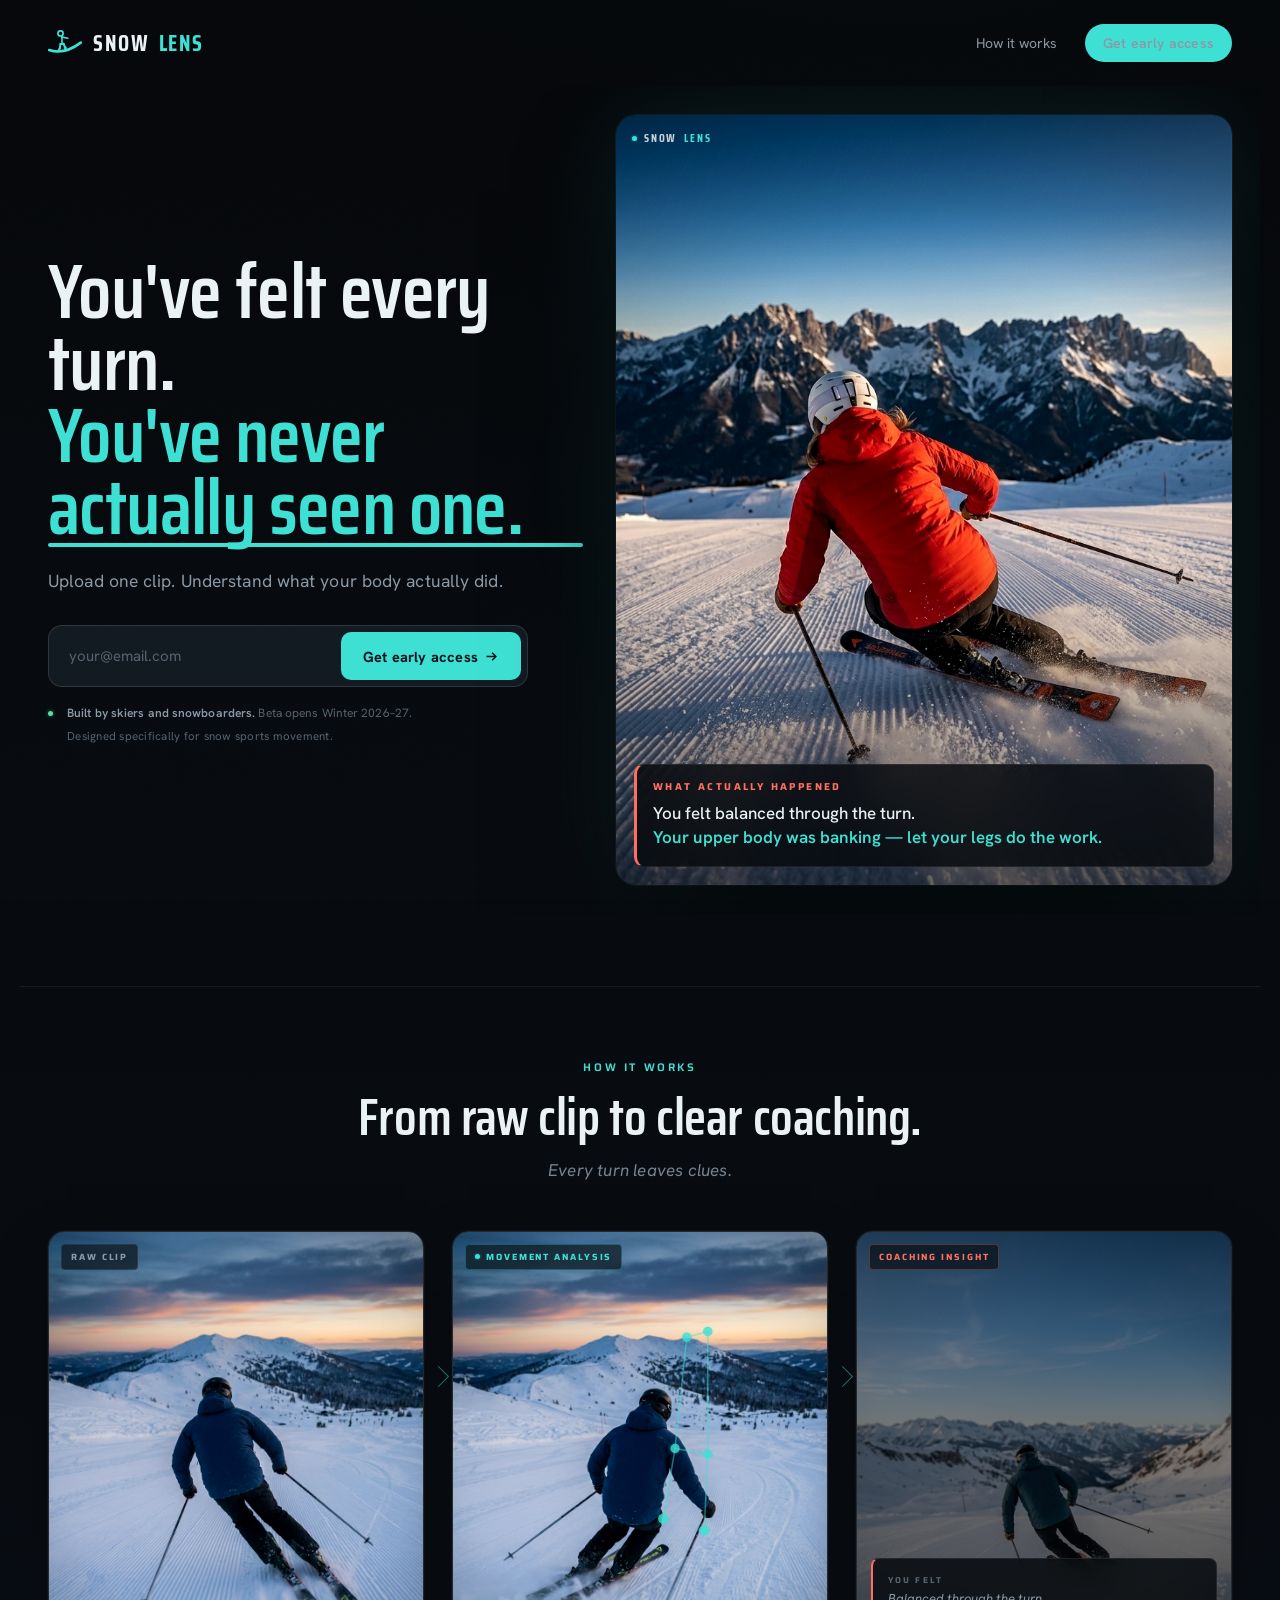
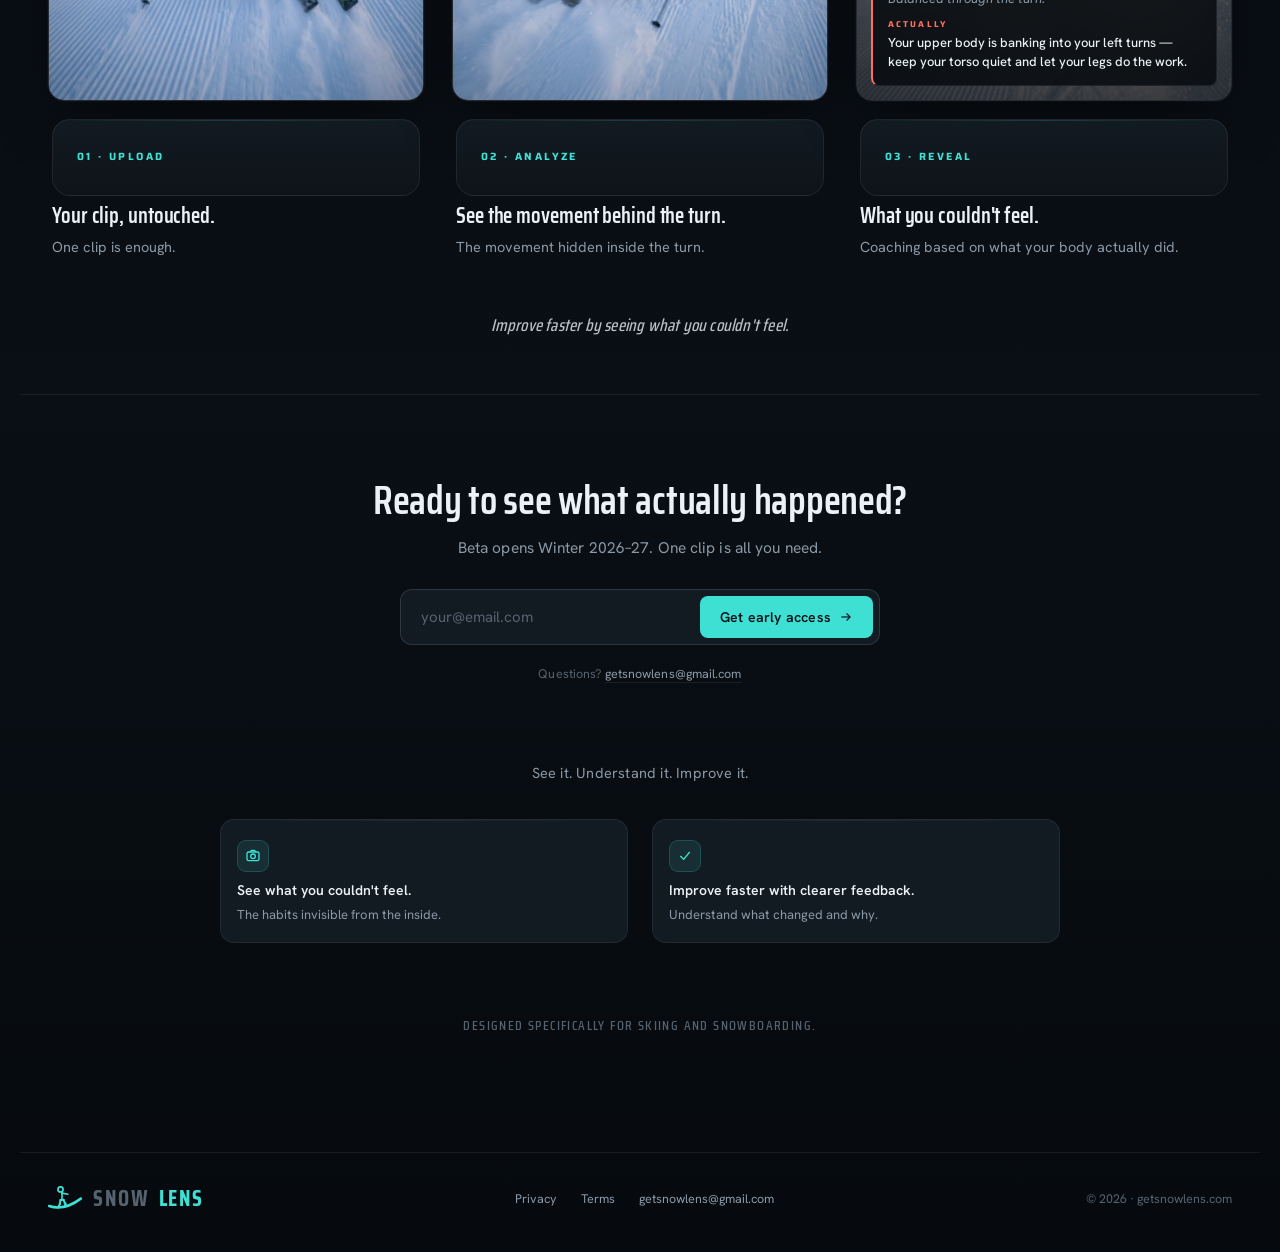
==== commit fc1cd8e6: "Update index.html" ====
--- a/index.html
+++ b/index.html
@@ -836,7 +836,7 @@
         <!-- one coaching callout — the OUTCOME, not the tracking -->
         <div class="hero-insight">
           <span class="lbl">What actually happened</span>
-          <span class="obs">You thought you were centered.<br><em>Your pressure moved inside earlier than you realized.</em></span>
+          <span class="obs">You felt balanced through the turn.<br><em>Your upper body was banking — let your legs do the work.</em></span>
         </div>
       </div><!-- /.hero-frame -->
 
@@ -914,7 +914,7 @@
     <!-- PANEL 3: coaching insight -->
     <div class="proof-panel">
       <div class="proof-frame" data-has-image="true">
-        <div class="proof-photo" aria-hidden="true" style="background-image:url('panel3.png.png'); background-size:cover; background-position:center; filter:brightness(0.45) contrast(1.05);"></div>
+        <div class="proof-photo" aria-hidden="true" style="background-image:url('panel3.png.png'); background-size:cover; background-position:center; filter:brightness(0.7) contrast(1.05) saturate(0.95);"></div>
         <div class="proof-placeholder-mark" aria-hidden="true">
           <svg viewBox="0 0 24 24"><rect x="3" y="5" width="18" height="14" rx="1.5"/><circle cx="12" cy="12" r="3.5"/><path d="M8 5l1.2-1.8h5.6L16 5"/></svg>
           <span>Frame · revealed</span>
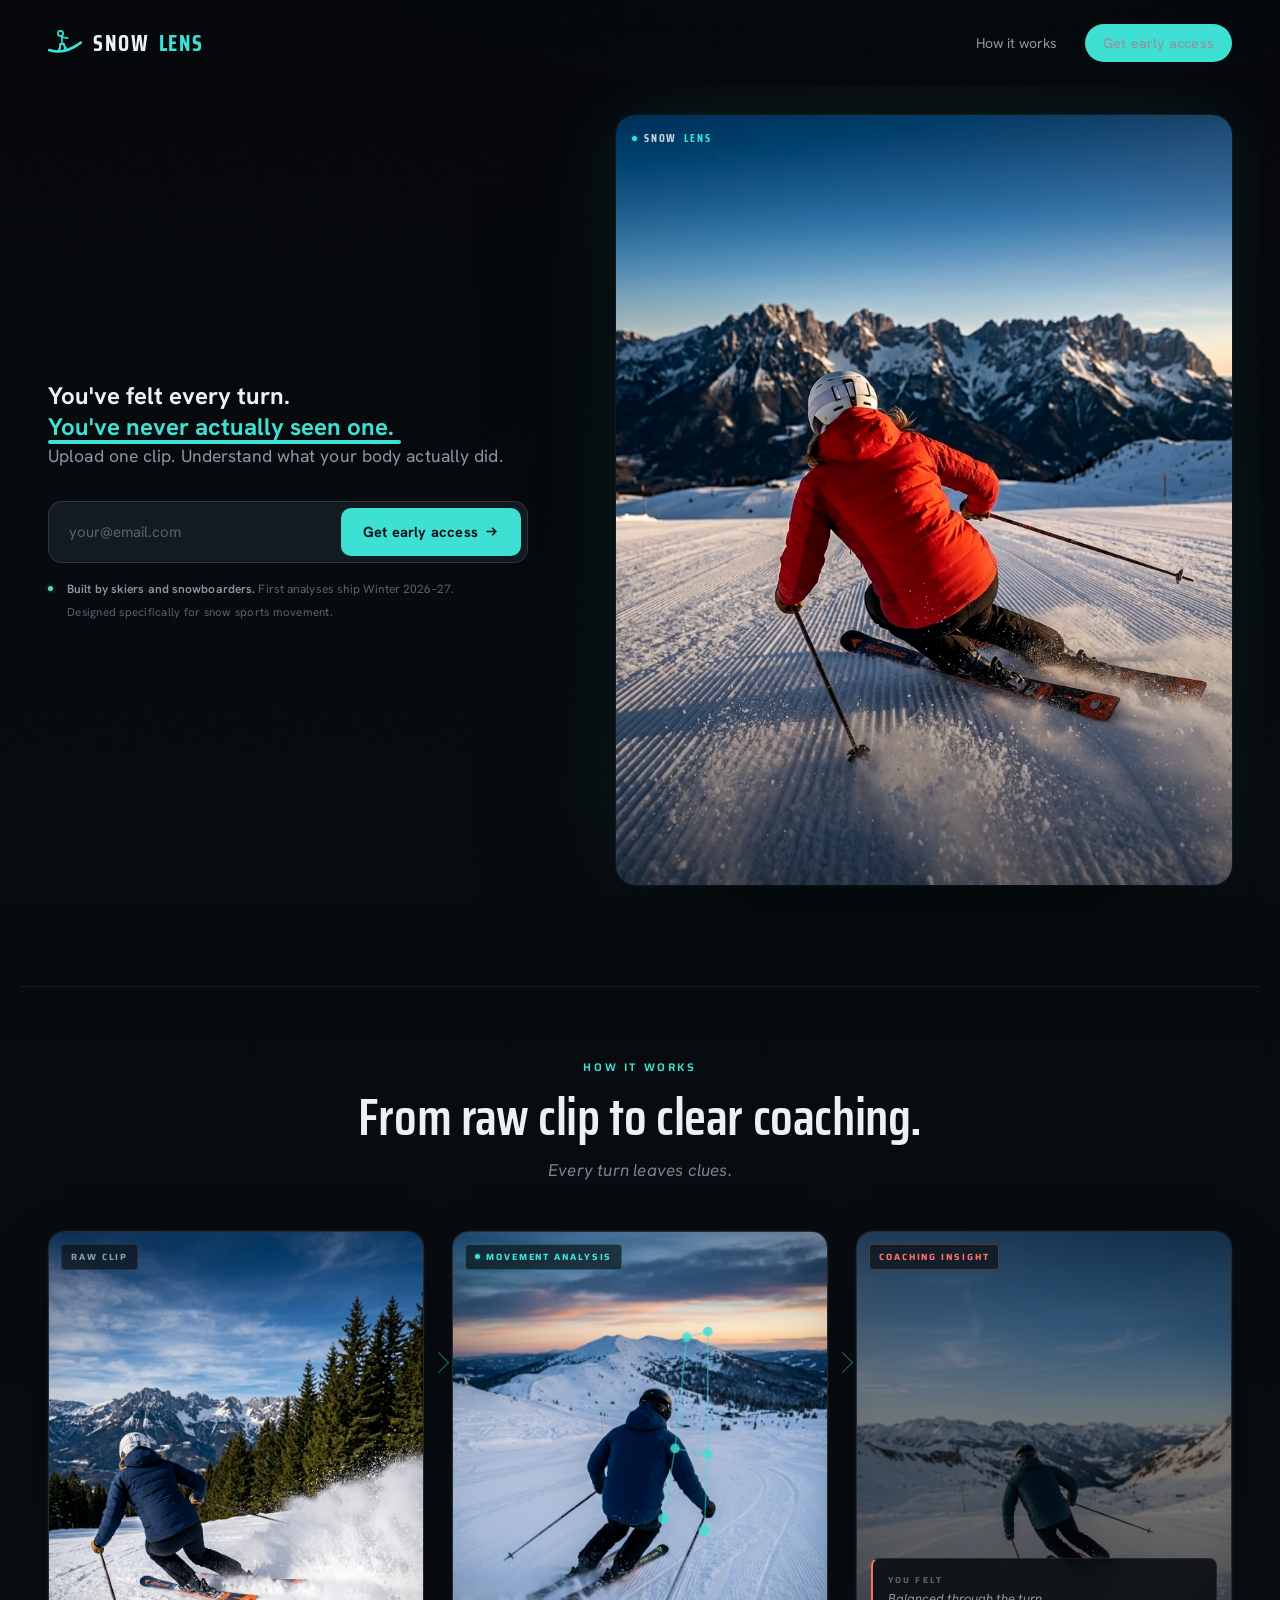
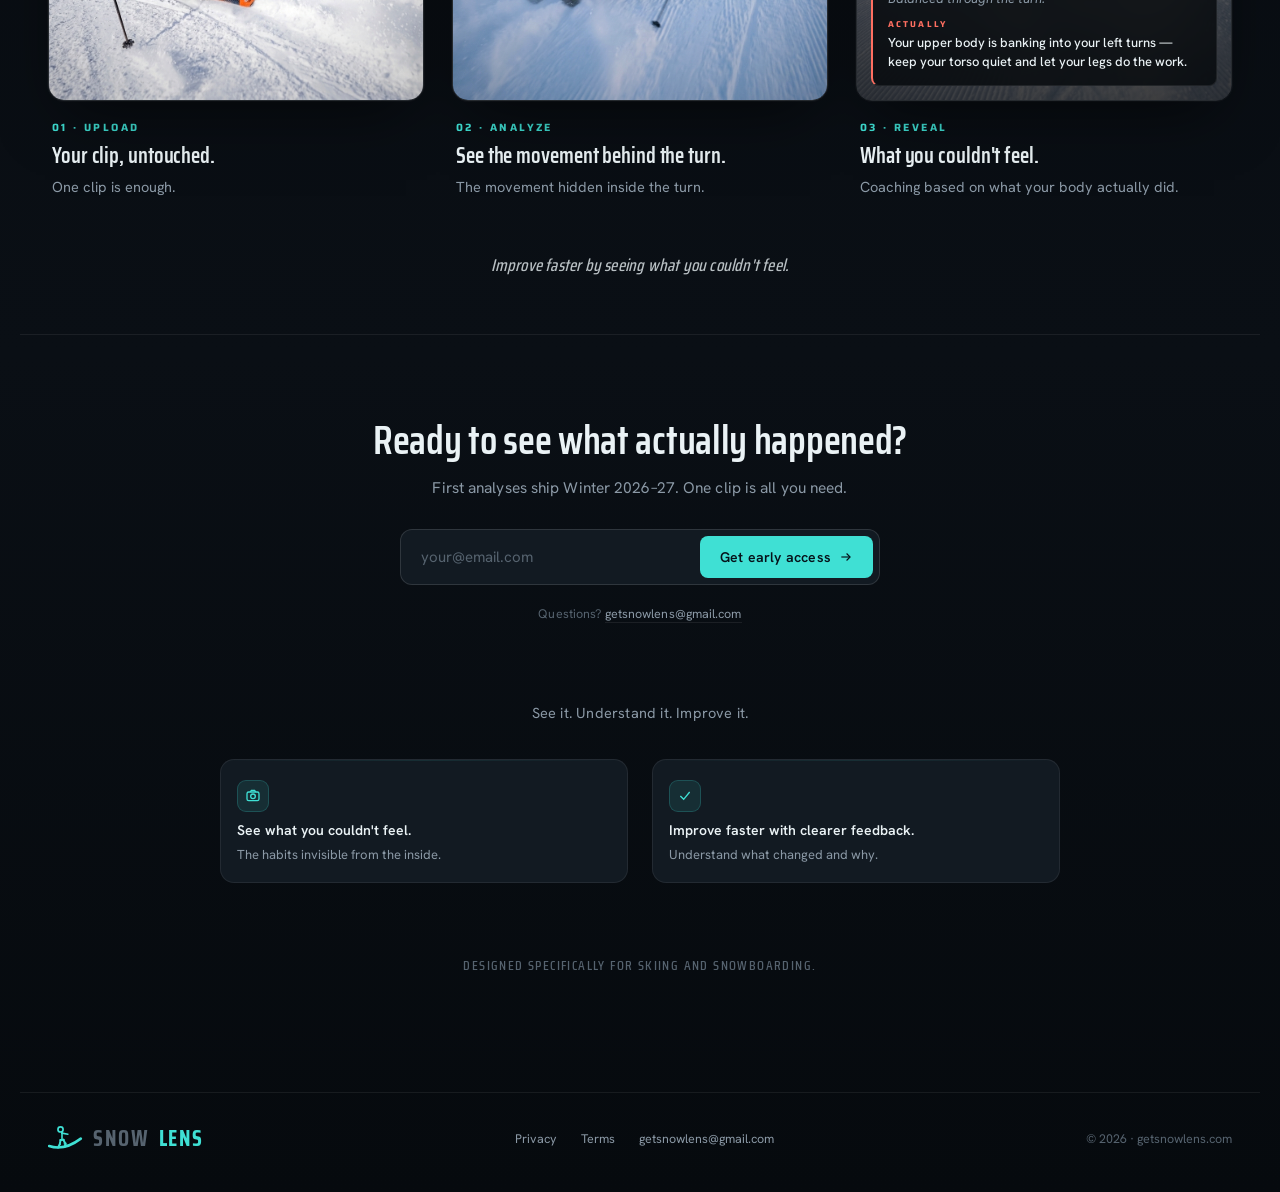
==== commit 9dff4685: "Update index.html" ====
--- a/index.html
+++ b/index.html
@@ -5,12 +5,13 @@
 <meta name="viewport" content="width=device-width, initial-scale=1.0">
 <title>SnowLens — Movement analysis for skiers and snowboarders</title>
 <meta name="description" content="You've felt every turn — but you've never seen one. Upload one clip and understand what your body actually did.">
+<link rel="icon" type="image/svg+xml" href="data:image/svg+xml,%3Csvg xmlns='http://www.w3.org/2000/svg' viewBox='6 12 98 76'%3E%3Cpath d='M9 69 Q50 83 95 49' fill='none' stroke='%233FE0D4' stroke-width='7' stroke-linecap='round'/%3E%3Cpath d='M44 34 L44 52.5' fill='none' stroke='%233FE0D4' stroke-width='4.4' stroke-linecap='round'/%3E%3Ccircle cx='40' cy='24' r='7' fill='none' stroke='%233FE0D4' stroke-width='4.6'/%3E%3C/svg%3E">
 <link rel="preconnect" href="https://fonts.googleapis.com">
 <link rel="preconnect" href="https://fonts.gstatic.com" crossorigin>
 <link href="https://fonts.googleapis.com/css2?family=Hanken+Grotesk:wght@400;500;600;700&family=Saira+Condensed:wght@500;600;700&family=Saira:wght@500;600&display=swap" rel="stylesheet">
 <style>
   /* ════════════════════════════════════════════════════════════
-   * SNOWLENS — v18 · launch-ready
+   * SNOWLENS — v19 · launch-ready
    *
    * Panel 2 body: "The movement hidden inside the turn."
    * Credibility:  "Designed specifically for skiing and snowboarding."
@@ -92,20 +93,7 @@
   @keyframes scan-dash{ to{ stroke-dashoffset:-120 } }
 
   /* ---- left column ---- */
-  .col-copy{position:relative; z-index:5}
-  .eyebrow{
-    display:inline-flex; align-items:center; gap:10px;
-    font-family:var(--tech); font-size:13px; font-weight:700; letter-spacing:2.4px; text-transform:uppercase;
-    color:var(--accent); padding:9px 18px;
-    background:rgba(63,224,212,.08); border:1px solid rgba(63,224,212,.25); border-radius:999px;
-    margin-bottom:14px;
-    opacity:0; transform:translateY(8px); animation:rise .7s ease .1s forwards;
-  }
-  .eyebrow::before{
-    content:""; width:6px; height:6px; border-radius:50%; background:var(--accent);
-    box-shadow:0 0 3px rgba(63,224,212,.5);
-  }
-  @keyframes blink{0%,100%{opacity:1}50%{opacity:.35}}
+  .col-copy{position:relative; z-index:5}50%{opacity:.35}}
 
   h1.headline{
     font-family:var(--disp); font-weight:600;
@@ -295,62 +283,6 @@
     box-shadow:0 0 3px rgba(63,224,212,.55);
   }
 
-  /* minimal joint overlay — shoulders, hips, knees only */
-  .hero-joints{
-    position:absolute; inset:0; z-index:3; pointer-events:none;
-    width:100%; height:100%;
-  }
-  .hero-joints svg{ width:100%; height:100%; display:block; overflow:visible; }
-  .jline{
-    stroke: var(--accent);
-    stroke-width: 1.4;
-    fill: none;
-    stroke-linecap: round;
-    opacity: 0;
-    stroke-dasharray: 220;
-    stroke-dashoffset: 220;
-    filter: drop-shadow(0 0 3px rgba(63,224,212,.35));
-    animation: jline-draw 1.1s cubic-bezier(.6,0,.4,1) forwards;
-  }
-  .jline.l1{ animation-delay: 1.25s; }
-  .jline.l2{ animation-delay: 1.40s; }
-  .jline.l3{ animation-delay: 1.55s; }
-  .jline.l4{ animation-delay: 1.70s; }
-  .jline.l5{ animation-delay: 1.85s; }
-  .jline.l6{ animation-delay: 2.00s; }
-  @keyframes jline-draw{
-    to{ opacity:.55; stroke-dashoffset: 0; }
-  }
-  .jdot{
-    fill: var(--accent);
-    opacity: 0;
-    transform-box: fill-box;
-    transform-origin: center;
-    animation: jdot-pop .55s cubic-bezier(.2,.9,.3,1) forwards;
-    filter: drop-shadow(0 0 4px rgba(63,224,212,.55));
-  }
-  .jdot.d1{ animation-delay: 1.15s; }
-  .jdot.d2{ animation-delay: 1.25s; }
-  .jdot.d3{ animation-delay: 1.45s; }
-  .jdot.d4{ animation-delay: 1.55s; }
-  .jdot.d5{ animation-delay: 1.75s; }
-  .jdot.d6{ animation-delay: 1.85s; }
-  @keyframes jdot-pop{
-    0%   { opacity:0; transform:scale(0); }
-    60%  { opacity:1; transform:scale(1.45); }
-    100% { opacity:.92; transform:scale(1); }
-  }
-  /* outer halo around knees — the action point */
-  .jhalo{
-    fill: none;
-    stroke: var(--accent);
-    stroke-width: 1;
-    opacity: 0;
-    animation: halo-pulse 2.4s ease-in-out infinite;
-    animation-delay: 2.2s;
-  }
-  @keyframes halo-pulse{
-    0%   { opacity:0;   transform:scale(.6); transform-box:fill-box; transform-origin:center; }
     50%  { opacity:.35; transform:scale(1.0); transform-box:fill-box; transform-origin:center; }
     100% { opacity:0;   transform:scale(1.5); transform-box:fill-box; transform-origin:center; }
   }
@@ -381,44 +313,6 @@
     font-style:normal; color:var(--accent); font-weight:600;
   }
 
-  /* small phone preview — supporting role */
-  .phone-mini{
-    position:absolute; bottom:-40px; right:-30px; z-index:6;
-    width:200px; background:var(--bg); border-radius:28px; overflow:hidden;
-    border:1px solid rgba(255,255,255,.06);
-    box-shadow:
-      0 0 0 7px #1a1f25,
-      0 0 0 8px #2a3138,
-      0 30px 70px -18px rgba(0,0,0,.82);
-    opacity:0; transform:translateY(16px) scale(.94);
-    animation: rise-phone .9s cubic-bezier(.2,.7,.3,1) 2.6s forwards;
-  }
-  @keyframes rise-phone{ to{ opacity:1; transform:none; } }
-  .phone-mini .pm-head{
-    padding:10px 13px 6px;
-    font-family:var(--disp); font-size:13px; font-weight:700; letter-spacing:.3px;
-    color:var(--ink); border-bottom:1px solid var(--line);
-  }
-  .phone-mini .pm-head small{
-    display:block; font-family:var(--tech); font-size:8px; font-weight:600;
-    letter-spacing:1.6px; text-transform:uppercase; color:var(--faint); margin-top:1px;
-  }
-  .phone-mini .pm-body{ padding:10px 13px 12px; }
-  .pm-row{ margin-bottom:8px; }
-  .pm-row:last-child{ margin-bottom:0; }
-  .pm-row .k{
-    font-family:var(--tech); font-size:7.5px; font-weight:700;
-    letter-spacing:1.6px; text-transform:uppercase;
-    display:block; margin-bottom:3px;
-  }
-  .pm-row.felt .k{ color:var(--faint); }
-  .pm-row.actual .k{ color:var(--warn); }
-  .pm-row .v{
-    font-family:var(--ui); font-size:11.5px; line-height:1.35; display:block;
-  }
-  .pm-row.felt .v{ color:var(--dim); font-style:italic; }
-  .pm-row.actual .v{ color:var(--ink); font-weight:500; }
-
   
   /* ===================== HOW SNOWLENS WORKS — PROOF SECTION ===================== */
   .proof{
@@ -583,46 +477,6 @@
   }
   /* .pjhalo removed — no persistent pulses in proof */
 
-  /* ===================== HOW IT WORKS ===================== */
-  .how{
-    position:relative; z-index:5; max-width:1100px; margin:60px auto 0;
-    padding:60px 28px 40px;
-    border-top:1px solid var(--line);
-  }
-  .how-eye{
-    font-family:var(--tech); font-size:11px; font-weight:600; letter-spacing:2.6px; text-transform:uppercase;
-    color:var(--accent); text-align:center; margin-bottom:14px;
-  }
-  .how-h{
-    font-family:var(--disp); font-weight:600; font-size:clamp(34px, 4vw, 48px); line-height:1.05;
-    text-align:center; margin-bottom:48px; letter-spacing:-.3px;
-  }
-  .how-grid{
-    display:grid; grid-template-columns:repeat(3, 1fr); gap:24px;
-  }
-  .step{
-    position:relative;
-    padding:28px 24px 30px;
-    background:linear-gradient(180deg, var(--surface) 0%, var(--bg2) 100%);
-    border:1px solid var(--line); border-radius:18px;
-    overflow:hidden;
-  }
-  .step::before{
-    content:""; position:absolute; top:0; left:0; right:0; height:1px;
-    background:linear-gradient(90deg, transparent, rgba(63,224,212,.18), transparent);
-  }
-  .step .num{
-    font-family:var(--disp); font-weight:700; font-size:54px; color:var(--accent);
-    line-height:.85; opacity:.85; margin-bottom:8px;
-  }
-  .step h3{font-family:var(--disp); font-weight:600; font-size:22px; margin-bottom:8px}
-  .step p{font-size:14px; color:var(--dim); line-height:1.55}
-  .step .meta{
-    margin-top:14px; padding-top:12px; border-top:1px dashed var(--line);
-    font-family:var(--tech); font-size:10.5px; font-weight:600; letter-spacing:1.4px;
-    text-transform:uppercase; color:var(--faint);
-  }
-  .step .meta b{color:var(--accent)}
 
 
   /* expertise tagline — small, quiet, between value props and footer */
@@ -811,7 +665,7 @@
       </form>
       <div class="trust">
         <span class="dot"></span>
-        <span id="trustText"><b>Built by skiers and snowboarders.</b> Beta opens Winter 2026–27.</span>
+        <span id="trustText"><b>Built by skiers and snowboarders.</b> First analyses ship Winter 2026–27.</span>
       </div>
       <p class="trust-sub">Designed specifically for snow sports movement.</p>
     </div>
@@ -822,7 +676,7 @@
 
     <div class="hero-card" data-has-image="true">
       <div class="hero-frame">
-        <div class="hero-photo" aria-hidden="true"></div>
+        <div class="hero-photo" aria-hidden="true" style="background-image:url('hero.png.png'); background-size:cover; background-position:center;"></div>
 
         <!-- placeholder mark — disappears once data-has-image="true" -->
         <div class="hero-placeholder-mark" aria-hidden="true">
@@ -948,7 +802,7 @@
 <!-- ========== SECONDARY CTA — restrained conversion block ========== -->
 <section class="cta2">
   <h2 class="cta2-h">Ready to see what actually happened?</h2>
-  <p class="cta2-sub">Beta opens Winter 2026–27. One clip is all you need.</p>
+  <p class="cta2-sub">First analyses ship Winter 2026–27. One clip is all you need.</p>
   <form class="cta2-form" id="emailForm2" action="https://formspree.io/f/mpqnepvb" method="POST">
     <input type="email" name="email" placeholder="your@email.com" required>
     <button type="submit">
@@ -1017,7 +871,7 @@
       if (action.includes('YOUR_FORM_ID')) {
         lbl.textContent = "You're in ✓";
         btn.disabled = true;
-        if (trust) trust.innerHTML = '<b>You\u2019re on the list.</b> First breakdowns ship Winter 2026–27.';
+        if (trust) trust.innerHTML = '<b>You\u2019re on the list.</b> First analyses ship Winter 2026–27.';
         return;
       }
 
@@ -1031,7 +885,7 @@
         });
         if (res.ok) {
           lbl.textContent = "You're in ✓";
-          if (trust) trust.innerHTML = '<b>You\u2019re on the list.</b> First breakdowns ship Winter 2026–27.';
+          if (trust) trust.innerHTML = '<b>You\u2019re on the list.</b> First analyses ship Winter 2026\u201327.';
         } else {
           lbl.textContent = 'Try again';
           btn.disabled = false;
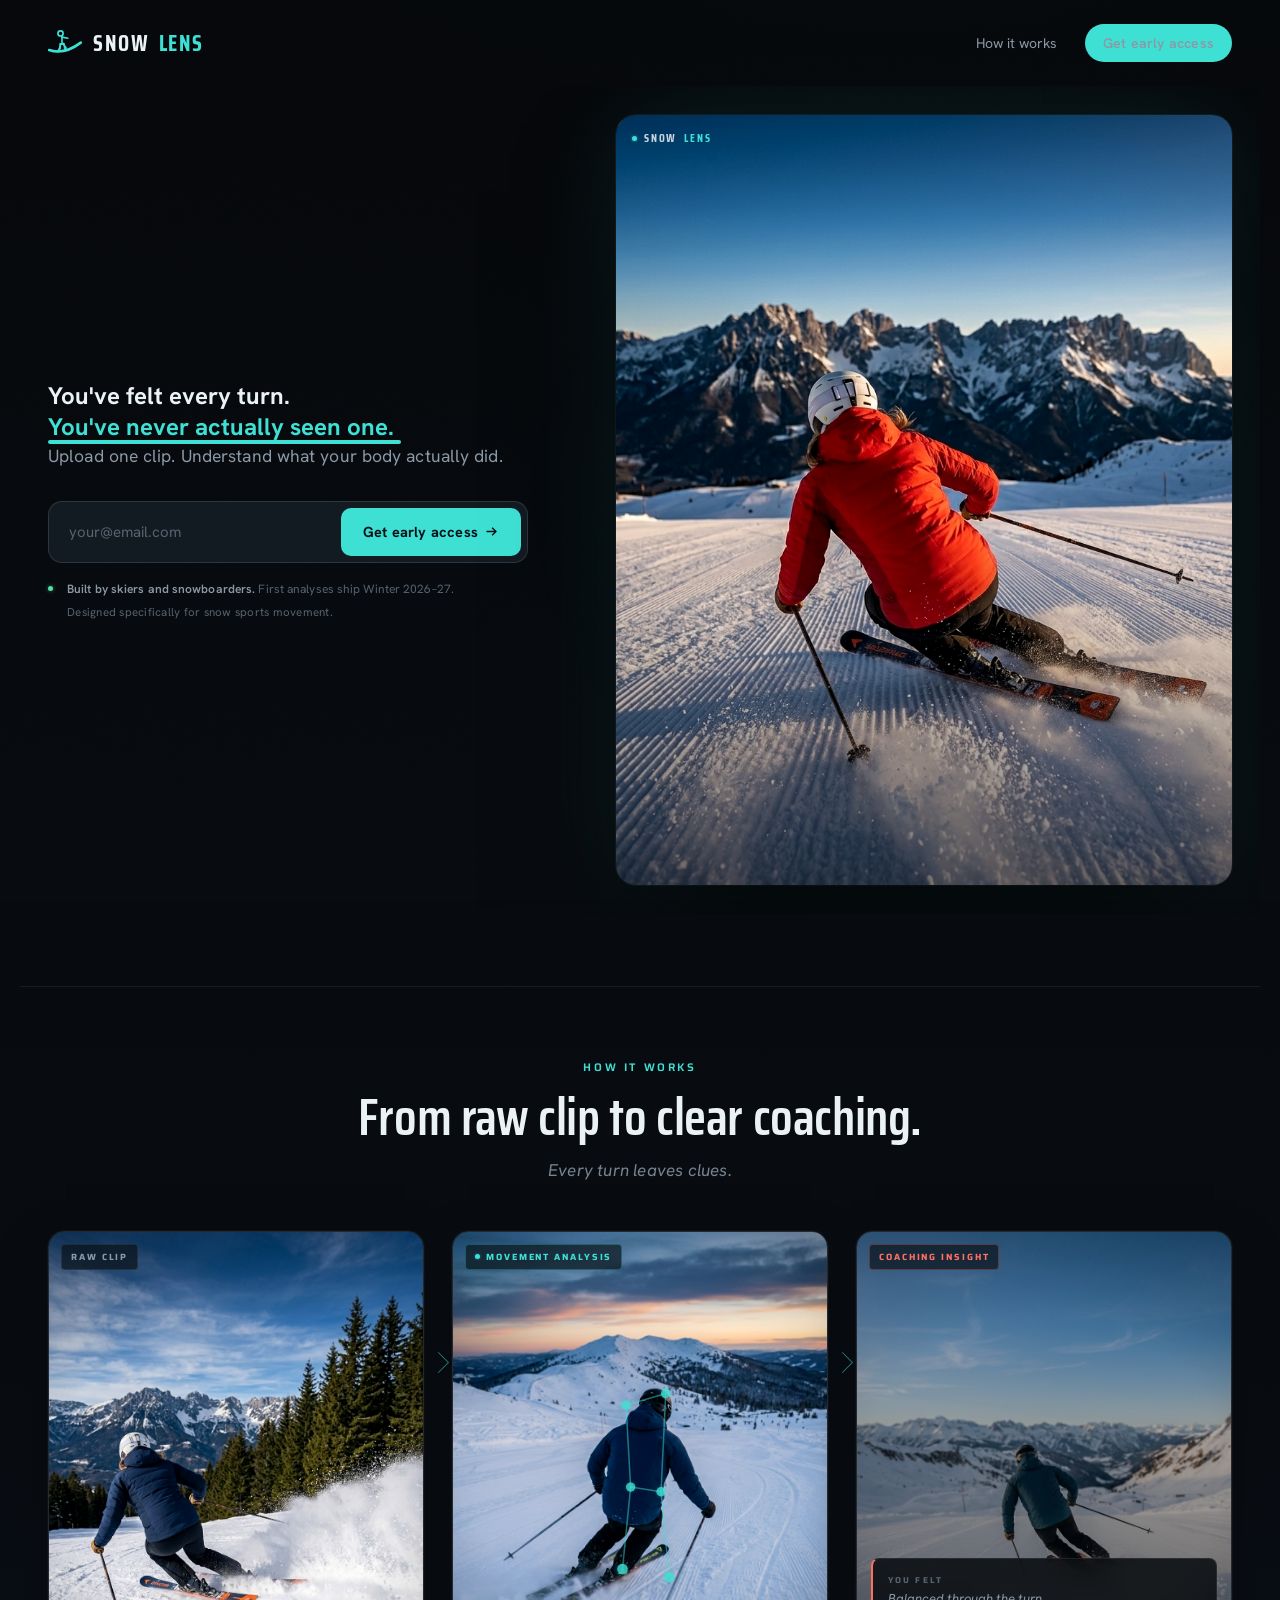
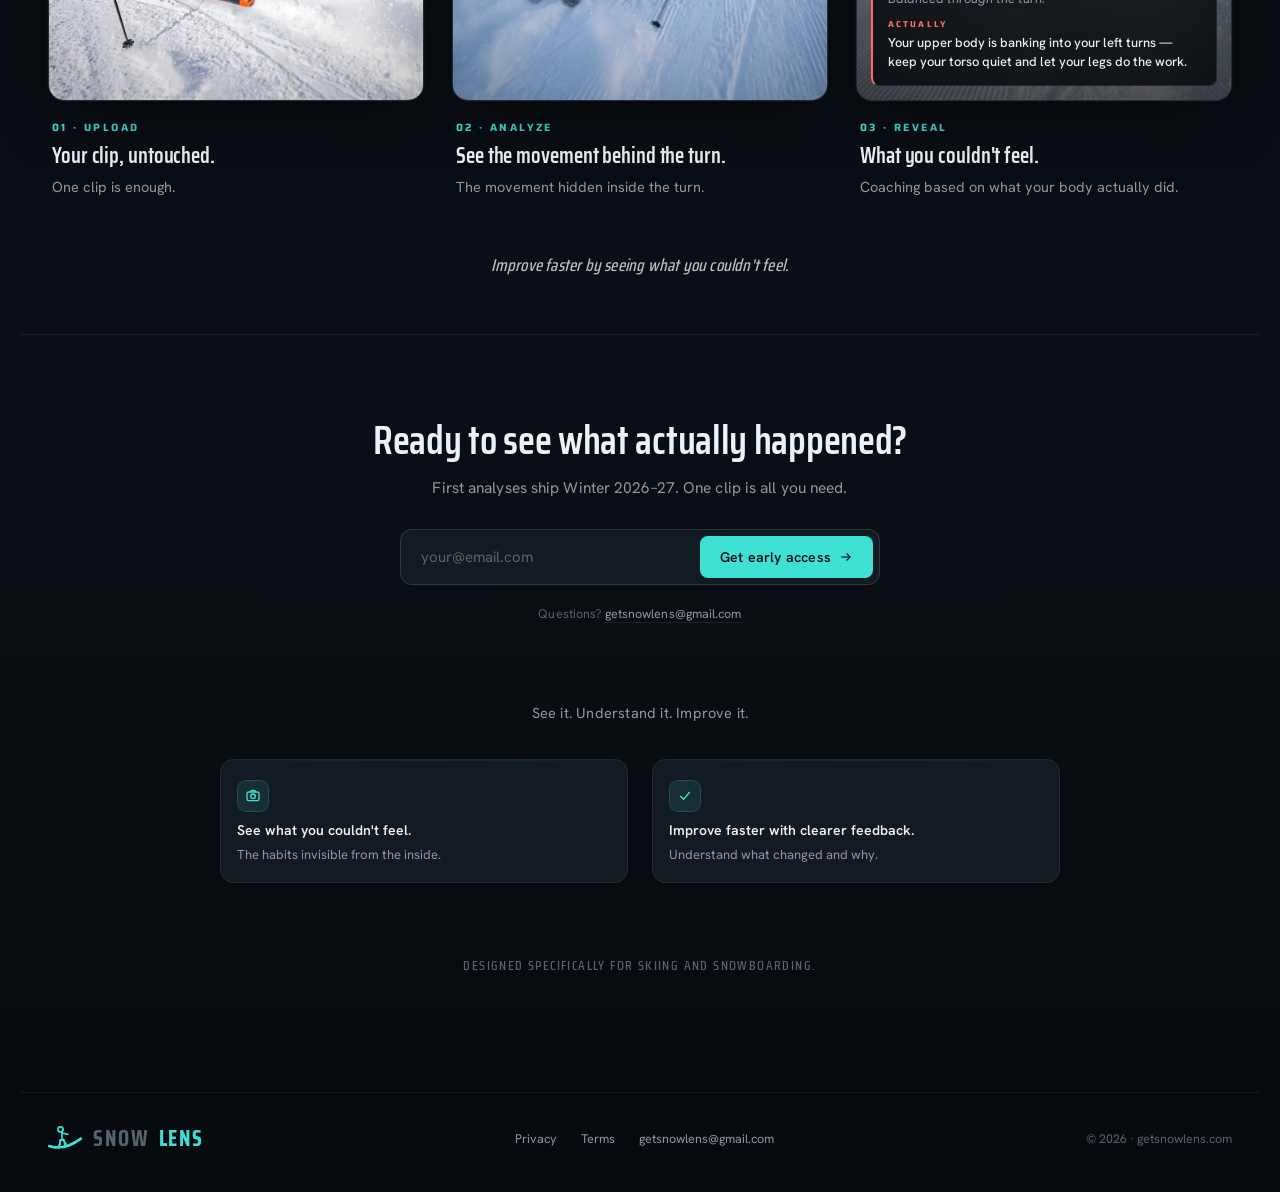
==== commit 37875bed: "Update index.html" ====
--- a/index.html
+++ b/index.html
@@ -735,25 +735,25 @@
         </div>
         <div class="proof-joints" aria-hidden="true">
           <svg viewBox="0 0 320 400" xmlns="http://www.w3.org/2000/svg" preserveAspectRatio="none">
-            <!-- shoulder line (R_sh -> L_sh) -->
-            <line class="pjline" x1="200" y1="90" x2="218" y2="85"/>
-            <!-- L torso (L_sh -> L_hip) -->
-            <line class="pjline" x1="218" y1="85" x2="218" y2="190"/>
-            <!-- R torso (R_sh -> R_hip) -->
-            <line class="pjline" x1="200" y1="90" x2="190" y2="185"/>
-            <!-- pelvis line (R_hip -> L_hip) -->
-            <line class="pjline" x1="190" y1="185" x2="218" y2="190"/>
-            <!-- L femur (L_hip -> L_knee) -->
-            <line class="pjline" x1="218" y1="190" x2="215" y2="255"/>
-            <!-- R femur (R_hip -> R_knee) -->
-            <line class="pjline" x1="190" y1="185" x2="180" y2="245"/>
-            <!-- 6 joint dots -->
-            <circle class="pjdot" cx="200" cy="90" r="4"/>
-            <circle class="pjdot" cx="218" cy="85" r="4"/>
-            <circle class="pjdot" cx="190" cy="185" r="4"/>
-            <circle class="pjdot" cx="218" cy="190" r="4"/>
-            <circle class="pjdot" cx="180" cy="245" r="4.5"/>
-            <circle class="pjdot" cx="215" cy="255" r="4.5"/>
+            <!-- shoulder line -->
+            <line class="pjline" x1="148" y1="148" x2="182" y2="138"/>
+            <!-- L torso -->
+            <line class="pjline" x1="182" y1="138" x2="178" y2="222"/>
+            <!-- R torso -->
+            <line class="pjline" x1="148" y1="148" x2="152" y2="218"/>
+            <!-- pelvis -->
+            <line class="pjline" x1="152" y1="218" x2="178" y2="222"/>
+            <!-- L femur -->
+            <line class="pjline" x1="178" y1="222" x2="185" y2="295"/>
+            <!-- R femur -->
+            <line class="pjline" x1="152" y1="218" x2="145" y2="288"/>
+            <!-- joint dots -->
+            <circle class="pjdot" cx="148" cy="148" r="4"/>
+            <circle class="pjdot" cx="182" cy="138" r="4"/>
+            <circle class="pjdot" cx="152" cy="218" r="4"/>
+            <circle class="pjdot" cx="178" cy="222" r="4"/>
+            <circle class="pjdot" cx="145" cy="288" r="4.5"/>
+            <circle class="pjdot" cx="185" cy="295" r="4.5"/>
           </svg>
         </div>
         <div class="label live">Movement analysis</div>
@@ -768,7 +768,7 @@
     <!-- PANEL 3: coaching insight -->
     <div class="proof-panel">
       <div class="proof-frame" data-has-image="true">
-        <div class="proof-photo" aria-hidden="true" style="background-image:url('panel3.png.png'); background-size:cover; background-position:center; filter:brightness(0.7) contrast(1.05) saturate(0.95);"></div>
+        <div class="proof-photo" aria-hidden="true" style="background-image:url('panel3.png.png'); background-size:cover; background-position:center; filter:brightness(0.92) contrast(1.02) saturate(0.98);"></div>
         <div class="proof-placeholder-mark" aria-hidden="true">
           <svg viewBox="0 0 24 24"><rect x="3" y="5" width="18" height="14" rx="1.5"/><circle cx="12" cy="12" r="3.5"/><path d="M8 5l1.2-1.8h5.6L16 5"/></svg>
           <span>Frame · revealed</span>
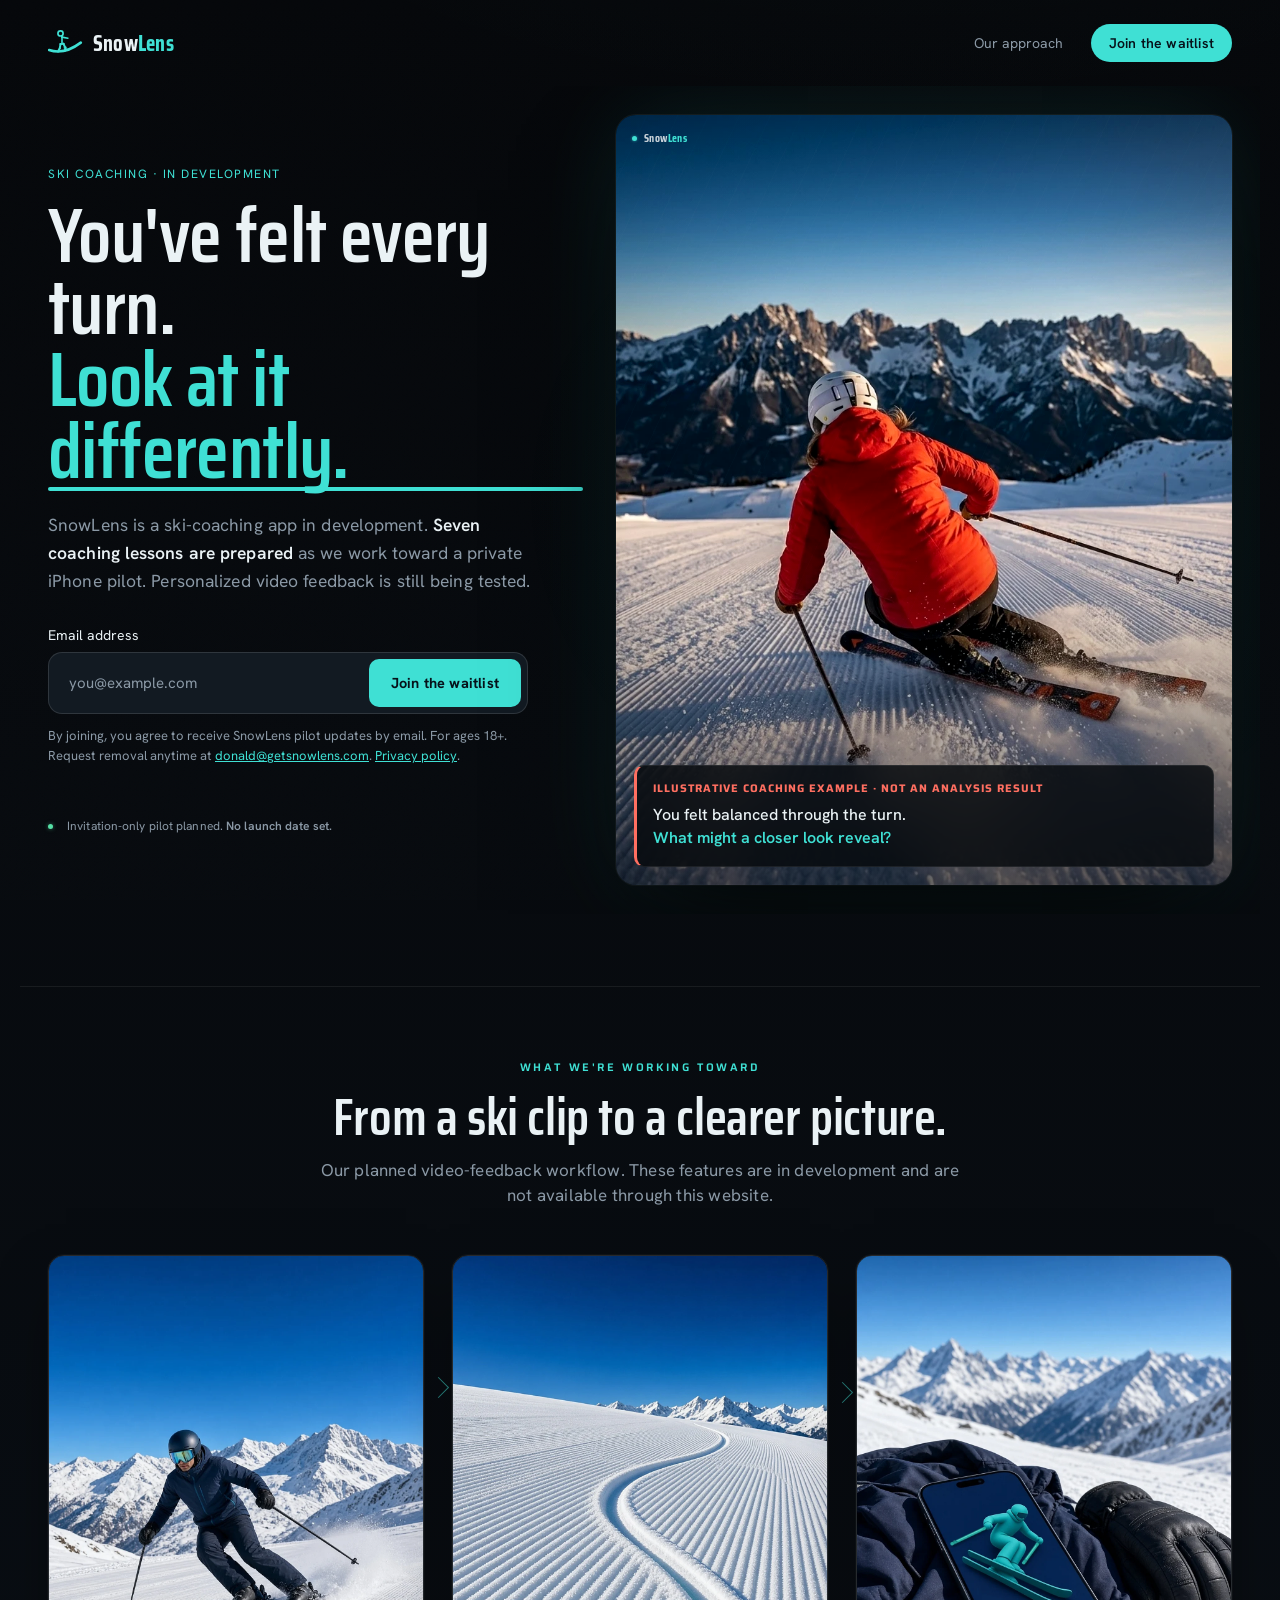
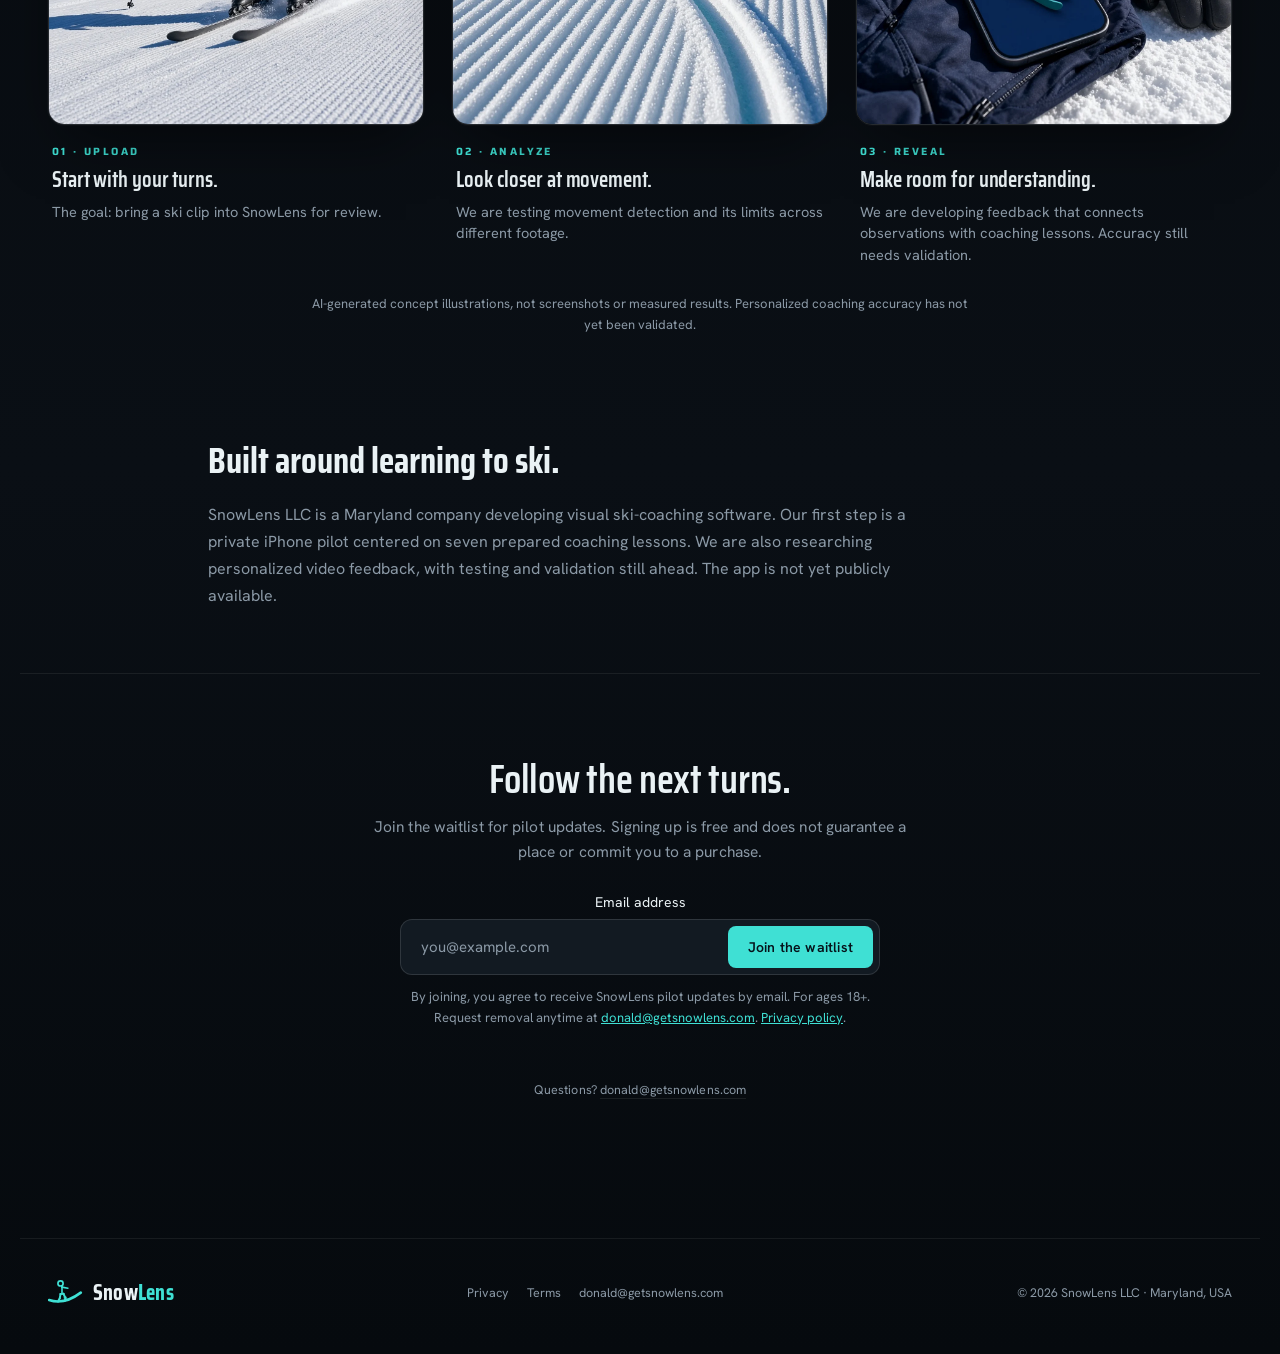
==== commit 7f068097: "Fix website readiness claims, policies, branding and waitlist accessibility" ====
--- a/index.html
+++ b/index.html
@@ -1,901 +1,24 @@
-<!DOCTYPE html>
-<html lang="en">
-<head>
-<meta charset="UTF-8">
-<meta name="viewport" content="width=device-width, initial-scale=1.0">
-<title>SnowLens — Movement analysis for skiers and snowboarders</title>
-<meta name="description" content="You've felt every turn — but you've never seen one. Upload one clip and understand what your body actually did.">
-<link rel="icon" type="image/svg+xml" href="data:image/svg+xml,%3Csvg xmlns='http://www.w3.org/2000/svg' viewBox='6 12 98 76'%3E%3Cpath d='M9 69 Q50 83 95 49' fill='none' stroke='%233FE0D4' stroke-width='7' stroke-linecap='round'/%3E%3Cpath d='M44 34 L44 52.5' fill='none' stroke='%233FE0D4' stroke-width='4.4' stroke-linecap='round'/%3E%3Ccircle cx='40' cy='24' r='7' fill='none' stroke='%233FE0D4' stroke-width='4.6'/%3E%3C/svg%3E">
-<link rel="preconnect" href="https://fonts.googleapis.com">
-<link rel="preconnect" href="https://fonts.gstatic.com" crossorigin>
-<link href="https://fonts.googleapis.com/css2?family=Hanken+Grotesk:wght@400;500;600;700&family=Saira+Condensed:wght@500;600;700&family=Saira:wght@500;600&display=swap" rel="stylesheet">
-<style>
-  /* ════════════════════════════════════════════════════════════
-   * SNOWLENS — v19 · launch-ready
-   *
-   * Panel 2 body: "The movement hidden inside the turn."
-   * Credibility:  "Designed specifically for skiing and snowboarding."
-   * Outcome:      "See it. Understand it. Improve it."
-   *
-   * Hero image: snowlens-hero.jpg (320×400) — keep alongside this HTML.
-   * Proof SVG viewBox: 320×400. Re-anchor joints if image changes.
-   * ════════════════════════════════════════════════════════════ */
-
-  :root{
-    --bg:#090C10; --bg2:#0E1318; --surface:#121A22; --surface2:#18222C;
-    --line:rgba(255,255,255,.07); --line2:rgba(255,255,255,.12);
-    --ink:#EAF2F5; --dim:#8B99A6; --faint:#56636F;
-    --accent:#3FE0D4; --accent-deep:#11B3A7;
-    --warn:#FF6F61; --warn-soft:rgba(255,111,97,.14);
-    --good:#56E0A6; --good-soft:rgba(86,224,166,.13);
-    --amber:#F2B65A; --amber-soft:rgba(242,182,90,.13);
-    --disp:"Saira Condensed",sans-serif; --tech:"Saira",sans-serif; --ui:"Hanken Grotesk",sans-serif;
-    /* ─────────── DROP HERO IMAGE HERE ───────────
-       Replace the value of --hero-bg below with your image URL.
-       Final source: full-resolution IMG_1524 frame 265 (or your chosen frame).
-       Recommended aspect: 4/5 portrait.
-       ───────────────────────────────────────────── */
-    --hero-bg: url('hero.png.png');  /* keep the source JPEG alongside this HTML */
-
-  }
-  *{margin:0;padding:0;box-sizing:border-box}
-  html{scroll-behavior:smooth}
-  body{
-    font-family:var(--ui); color:var(--ink); -webkit-font-smoothing:antialiased;
-    background:
-      radial-gradient(1400px 700px at 70% -10%, rgba(63,224,212,.025) 0%, transparent 60%),
-      linear-gradient(180deg,#05070a 0%, #0a0f15 70%, #060a0e 100%);
-    min-height:100vh; overflow-x:hidden;
-  }
-  body::before{
-    content:""; position:fixed; inset:0; pointer-events:none; z-index:0; opacity:.32;
-    background:repeating-linear-gradient(115deg, rgba(255,255,255,.014) 0 1px, transparent 1px 76px);
-  }
-  body::after{
-    content:""; position:fixed; inset:0; pointer-events:none; z-index:1; opacity:.045; mix-blend-mode:overlay;
-    background-image:url("data:image/svg+xml,%3Csvg xmlns='http://www.w3.org/2000/svg' width='180' height='180'%3E%3Cfilter id='n'%3E%3CfeTurbulence type='fractalNoise' baseFrequency='.85' numOctaves='2'/%3E%3C/filter%3E%3Crect width='100%25' height='100%25' filter='url(%23n)'/%3E%3C/svg%3E");
-  }
-
-  /* ===================== HEADER ===================== */
-  header{
-    position:relative; z-index:10; max-width:1240px; margin:0 auto;
-    display:flex; align-items:center; justify-content:space-between;
-    padding:24px 28px;
-  }
-  .wordmark{font-family:var(--disp); font-weight:700; font-size:22px; letter-spacing:1.6px; display:inline-flex; align-items:center; gap:9px}
-  .wordmark .logo{height:28px; width:auto; color:var(--accent); flex-shrink:0; display:block}
-  .wordmark b{color:var(--accent)}
-  .nav{display:flex; align-items:center; gap:28px}
-  .nav a{font-size:14px; color:var(--dim); text-decoration:none; transition:.18s}
-  .nav a:hover{color:var(--ink)}
-  .btn-tiny{
-    font-family:var(--ui); font-weight:600; font-size:13.5px; color:#06121a;
-    background:var(--accent); border:none; padding:10px 18px; border-radius:999px;
-    cursor:pointer; transition:.2s; letter-spacing:.2px;
-  }
-  .btn-tiny:hover{filter:brightness(1.08); transform:translateY(-1px)}
-
-  /* ===================== HERO ===================== */
-  .hero{
-    position:relative; z-index:5; max-width:1240px; margin:0 auto;
-    min-height:calc(100vh - 72px);
-    padding:20px 28px 20px;
-    display:grid; grid-template-columns:.92fr 1.08fr; gap:44px; align-items:center;
-    overflow:hidden;
-  }
-  /* subtle ambient warmth near the image — quiet, not loud */
-  .hero::before{
-    content:""; position:absolute; inset:0; z-index:0; pointer-events:none;
-    background:
-      radial-gradient(ellipse 55% 70% at 75% 50%, rgba(63,224,212,.035) 0%, transparent 65%);
-  }
-  /* scan animation — dashes traveling along tracking ellipses */
-  @keyframes scan-dash{ to{ stroke-dashoffset:-120 } }
-
-  /* ---- left column ---- */
-  .col-copy{position:relative; z-index:5}50%{opacity:.35}}
-
-  h1.headline{
-    font-family:var(--disp); font-weight:600;
-    font-size:clamp(48px, 6vw, 80px); line-height:.94; letter-spacing:-.6px;
-    margin-bottom:22px;
-    opacity:0; transform:translateY(14px); animation:rise .8s cubic-bezier(.2,.7,.3,1) .2s forwards;
-  }
-  h1.headline .accent{color:var(--accent)}
-  h1.headline .strike{
-    display:inline-block; position:relative;
-  }
-  h1.headline .strike{color:var(--accent)}
-  h1.headline .strike::after{
-    content:""; position:absolute; left:0; right:-2%; bottom:-2px; height:4px;
-    background:var(--accent); transform:scaleX(0); transform-origin:left;
-    animation:strike .7s cubic-bezier(.6,0,.4,1) 1.3s forwards; border-radius:2px;
-  }
-  @keyframes strike{to{transform:scaleX(1)}}
-
-  .sub{
-    font-size:17.5px; line-height:1.62; color:var(--dim); max-width:500px;
-    margin-bottom:30px; letter-spacing:.1px;
-    opacity:0; transform:translateY(10px); animation:rise .7s ease .35s forwards;
-  }
-  .sub b{color:var(--ink); font-weight:600}
-
-  .props{
-    display:grid; grid-template-columns:repeat(3, 1fr); gap:22px;
-    margin-bottom:40px;
-    opacity:0; transform:translateY(10px); animation:rise .7s ease .5s forwards;
-  }
-  .prop{
-    padding:20px 16px 18px; background:var(--surface);
-    border:1px solid var(--line); border-radius:14px;
-    position:relative; overflow:hidden;
-  }
-  .prop::before{
-    content:""; position:absolute; top:0; left:0; right:0; height:1px;
-    background:linear-gradient(90deg,transparent,rgba(63,224,212,.10),transparent);
-  }
-  .prop .pi{
-    width:32px; height:32px; border-radius:9px; background:rgba(63,224,212,.10);
-    border:1px solid rgba(63,224,212,.2); display:grid; place-items:center; margin-bottom:10px;
-  }
-  .prop .pi svg{width:16px; height:16px; stroke:var(--accent); fill:none; stroke-width:2}
-  .prop h3{font-family:var(--ui); font-weight:600; font-size:14px; line-height:1.25; margin-bottom:5px}
-  .prop p{font-size:13px; color:var(--dim); line-height:1.5}
-
-  /* ---- email capture ---- */
-  .cta-wrap{
-    opacity:0; transform:translateY(10px); animation:rise .7s ease .65s forwards;
-  }
-  form.capture{
-    display:flex; gap:8px; background:var(--surface);
-    border:1px solid var(--line2); border-radius:14px; padding:6px;
-    max-width:480px;
-    transition:border-color .2s, box-shadow .2s;
-  }
-  form.capture:focus-within{
-    border-color:rgba(63,224,212,.45);
-    box-shadow:0 0 0 4px rgba(63,224,212,.08);
-  }
-  form.capture input{
-    flex:1; background:transparent; border:none; outline:none;
-    padding:14px 14px; font-family:var(--ui); font-size:15px; color:var(--ink);
-  }
-  form.capture input::placeholder{color:var(--faint)}
-  form.capture button{
-    font-family:var(--ui); font-weight:700; font-size:14.5px; color:#06121a;
-    background:var(--accent); border:none; padding:0 22px; border-radius:10px; cursor:pointer;
-    transition:.18s; letter-spacing:.2px;
-    display:flex; align-items:center; gap:6px;
-  }
-  form.capture button:hover{filter:brightness(1.08); transform:translateY(-1px)}
-  form.capture button svg{width:15px; height:15px; stroke:#06121a; fill:none; stroke-width:2.4}
-
-  .trust{
-    margin-top:18px; display:flex; align-items:center; gap:14px;
-    font-size:12px; color:var(--faint); letter-spacing:.1px;
-  }
-  .trust .dot{width:5px; height:5px; border-radius:50%; background:var(--good); box-shadow:0 0 4px rgba(86,224,166,.5)}
-  .trust b{color:var(--dim); font-weight:600}
-
-
-  /* ===================== HERO RIGHT COLUMN — TRACKED SKIER ===================== */
-  .col-hero{
-    position:relative; z-index:5;
-    display:flex; align-items:center; justify-content:center;
-  }
-
-  .hero-card{
-    position:relative; width:100%; max-width:760px;
-    aspect-ratio: 4/5;
-    opacity:0; transform:translateY(20px) scale(.985);
-    animation: rise-hero 1s cubic-bezier(.2,.7,.3,1) .15s forwards;
-  }
-  @keyframes rise-hero{ to{ opacity:1; transform:none; } }
-
-  /* inner photo frame — only this clips */
-  .hero-frame{
-    position:absolute; inset:0;
-    border-radius:20px; overflow:hidden;
-    box-shadow:
-      0 50px 110px -25px rgba(0,0,0,.85),
-      0 0 0 1px rgba(255,255,255,.05),
-      0 0 100px -10px rgba(63,224,212,.14);
-  }
-
-  /* photo container — accepts the source image via --hero-bg */
-  .hero-photo{
-    position:absolute; inset:0;
-    background-color: var(--bg2);
-    background-image:
-      /* subtle diagonal scan lines so placeholder reads as a "media slot" */
-      repeating-linear-gradient(
-        115deg,
-        rgba(255,255,255,.012) 0 1px,
-        transparent 1px 28px
-      ),
-      /* corner vignette for film feel */
-      radial-gradient(ellipse 120% 80% at 50% 50%, transparent 40%, rgba(0,0,0,.35) 100%),
-      var(--hero-bg);
-    background-size: auto, auto, cover;
-    background-position: center, center, center;
-    filter: contrast(1.04) saturate(1.04);
-  }
-    /* gradient overlay — preserves bottom-edge readability for the callout */
-  .hero-photo::after{
-    content:""; position:absolute; inset:0; pointer-events:none;
-    background:
-      linear-gradient(180deg, rgba(0,0,0,.20) 0%, rgba(0,0,0,0) 28%, rgba(0,0,0,0) 55%, rgba(6,10,14,.55) 100%);
-  }
-  /* placeholder affordance — only renders when --hero-bg is not set */
-  .hero-photo::before{
-    content:""; position:absolute; inset:0; pointer-events:none; z-index:0;
-    background:
-      linear-gradient(180deg, var(--surface) 0%, var(--bg2) 100%);
-    opacity: 1;
-  }
-  /* once a real image is set, hide the placeholder fill */
-  .hero-card[data-has-image="true"] .hero-photo::before{ display:none; }
-  .hero-placeholder-mark{
-    position:absolute; top:50%; left:50%; transform:translate(-50%,-50%);
-    z-index:1; pointer-events:none;
-    font-family:var(--tech); font-size:11px; font-weight:600;
-    letter-spacing:2.4px; text-transform:uppercase;
-    color:var(--faint); text-align:center;
-    display:flex; flex-direction:column; align-items:center; gap:14px;
-  }
-  .hero-card[data-has-image="true"] .hero-placeholder-mark{ display:none; }
-  .hero-placeholder-mark svg{
-    width:36px; height:36px; opacity:.45;
-    stroke:var(--faint); fill:none; stroke-width:1.4;
-  }
-  .hero-placeholder-mark .ratio{
-    font-size:10px; color:var(--faint); opacity:.7; letter-spacing:1.8px;
-  }
-
-  /* tiny corner wordmark — broadcast feel */
-  .hero-wm{
-    position:absolute; top:14px; left:16px; z-index:4;
-    font-family:var(--disp); font-weight:700; font-size:11.5px;
-    letter-spacing:1.8px; color:rgba(255,255,255,.78);
-    display:flex; align-items:center; gap:7px;
-    opacity:0; animation:fadein .7s ease 1s forwards;
-  }
-  .hero-wm::before{
-    content:""; width:5px; height:5px; border-radius:50%;
-    background:var(--accent); box-shadow:0 0 3px rgba(63,224,212,.55);
-  }
-  .hero-wm b{color:var(--accent)}
-
-  /* live tracking pill — top right */
-  .hero-track{
-    position:absolute; top:14px; right:14px; z-index:4;
-    font-family:var(--tech); font-weight:600; font-size:9.5px;
-    letter-spacing:1.6px; text-transform:uppercase;
-    padding:5px 9px 5px 8px;
-    background:rgba(6,10,14,.55); -webkit-backdrop-filter:blur(8px); backdrop-filter:blur(8px);
-    border:1px solid rgba(63,224,212,.25); border-radius:999px;
-    color:var(--accent);
-    display:inline-flex; align-items:center; gap:6px;
-    opacity:0; animation:fadein .7s ease 1.1s forwards;
-  }
-  .hero-track::before{
-    content:""; width:6px; height:6px; border-radius:50%; background:var(--accent);
-    box-shadow:0 0 3px rgba(63,224,212,.55);
-  }
-
-    50%  { opacity:.35; transform:scale(1.0); transform-box:fill-box; transform-origin:center; }
-    100% { opacity:0;   transform:scale(1.5); transform-box:fill-box; transform-origin:center; }
-  }
-
-  /* coaching observation — lower-third broadcast lower-third */
-  .hero-insight{
-    position:absolute; left:18px; right:18px; bottom:18px; z-index:5;
-    padding:14px 16px 16px;
-    background:rgba(6,10,14,.84);
-    -webkit-backdrop-filter:blur(16px); backdrop-filter:blur(16px);
-    border:1px solid rgba(255,255,255,.08);
-    border-left:3px solid var(--warn);
-    border-radius:10px;
-    opacity:0; transform:translateY(8px);
-    animation: insight-rise .85s cubic-bezier(.2,.7,.3,1) 1.0s forwards;
-  }
-  @keyframes insight-rise{ to{ opacity:1; transform:none; } }
-  .hero-insight .lbl{
-    font-family:var(--tech); font-size:10px; font-weight:700;
-    letter-spacing:2.4px; text-transform:uppercase; color:var(--warn);
-    display:block; margin-bottom:7px;
-  }
-  .hero-insight .obs{
-    font-family:var(--ui); font-size:17px; line-height:1.42; color:var(--ink);
-    font-weight:500; display:block;
-  }
-  .hero-insight .obs em{
-    font-style:normal; color:var(--accent); font-weight:600;
-  }
-
-  
-  /* ===================== HOW SNOWLENS WORKS — PROOF SECTION ===================== */
-  .proof{
-    position:relative; z-index:5; max-width:1240px; margin:72px auto 0;
-    padding:72px 28px 56px;
-    border-top:1px solid var(--line);
-  }
-  .proof-eye{
-    font-family:var(--tech); font-size:11px; font-weight:600; letter-spacing:2.6px;
-    text-transform:uppercase; color:var(--accent); text-align:center; margin-bottom:14px;
-  }
-  .proof-h{
-    font-family:var(--disp); font-weight:600; font-size:clamp(34px, 4.2vw, 52px);
-    line-height:1.04; text-align:center; margin-bottom:14px; letter-spacing:-.4px;
-  }
-  .proof-sub{
-    text-align:center; color:var(--dim); font-size:17px; line-height:1.45;
-    max-width:480px; margin:0 auto 48px; letter-spacing:.2px;
-    font-style:italic; opacity:.85;
-  }
-  .proof-grid{
-    display:grid; grid-template-columns:repeat(3, 1fr); gap:28px;
-    align-items:start;
-  }
-  .proof-panel{
-    position:relative;
-    display:flex; flex-direction:column;
-  }
-  .proof-frame{
-    position:relative; width:100%; aspect-ratio: 4/5;
-    border-radius:16px; overflow:hidden;
-    border:1px solid var(--line2);
-    box-shadow:
-      0 24px 60px -18px rgba(0,0,0,.6),
-      0 0 0 1px rgba(255,255,255,.03);
-  }
-  .proof-photo{
-    position:absolute; inset:0;
-    background-color: var(--bg2);
-    background-size: cover;
-    background-position: center;
-    filter: contrast(1.03) saturate(1.1);
-  }
-  .proof-photo::after{
-    content:""; position:absolute; inset:0;
-    background:
-      repeating-linear-gradient(115deg, rgba(255,255,255,.012) 0 1px, transparent 1px 28px),
-      radial-gradient(ellipse 120% 80% at 50% 50%, transparent 40%, rgba(0,0,0,.35) 100%);
-  }
-  .proof-photo::before{
-    content:""; position:absolute; inset:0; z-index:0; pointer-events:none;
-    background: linear-gradient(180deg, var(--surface) 0%, var(--bg2) 100%);
-  }
-  .proof-frame[data-has-image="true"] .proof-photo::before{ display:none; }
-  .proof-placeholder-mark{
-    position:absolute; top:50%; left:50%; transform:translate(-50%,-50%);
-    z-index:1; pointer-events:none;
-    font-family:var(--tech); font-size:9.5px; font-weight:600;
-    letter-spacing:2px; text-transform:uppercase;
-    color:var(--faint); text-align:center;
-    display:flex; flex-direction:column; align-items:center; gap:10px;
-  }
-  .proof-frame[data-has-image="true"] .proof-placeholder-mark{ display:none; }
-  .proof-placeholder-mark svg{
-    width:26px; height:26px; opacity:.4;
-    stroke:var(--faint); fill:none; stroke-width:1.4;
-  }
-  .proof-frame .label{
-    position:absolute; top:12px; left:12px; z-index:4;
-    font-family:var(--tech); font-weight:700; font-size:9px;
-    letter-spacing:1.9px; text-transform:uppercase;
-    padding:5px 9px 5px 9px;
-    background:rgba(6,10,14,.62);
-    -webkit-backdrop-filter:blur(8px); backdrop-filter:blur(8px);
-    border:1px solid rgba(255,255,255,.08);
-    border-radius:4px;
-    color:var(--dim);
-  }
-  .proof-frame .label.live{
-    color:var(--accent);
-    border-color:rgba(63,224,212,.28);
-  }
-  .proof-frame .label.live::before{
-    content:""; display:inline-block; width:5px; height:5px; border-radius:50%;
-    background:var(--accent); box-shadow:0 0 3px rgba(63,224,212,.5);
-    margin-right:6px; vertical-align:1px;
-  }
-  .proof-frame .label.warn{
-    color:var(--warn);
-    border-color:rgba(255,111,97,.3);
-  }
-
-  /* panel 2 — tracking overlay */
-  .proof-joints{
-    position:absolute; inset:0; z-index:3; pointer-events:none;
-  }
-  .proof-joints svg{ width:100%; height:100%; display:block; overflow:visible; }
-
-  /* panel 3 — dim layer + insight card */
-  .proof-dim{
-    position:absolute; inset:0; z-index:2;
-    background:linear-gradient(180deg, rgba(6,10,14,.05) 0%, rgba(6,10,14,.55) 100%);
-  }
-  .proof-result{
-    position:absolute; left:14px; right:14px; bottom:14px; z-index:4;
-    padding:14px 15px 14px;
-    background:rgba(6,10,14,.84);
-    -webkit-backdrop-filter:blur(14px); backdrop-filter:blur(14px);
-    border:1px solid rgba(255,255,255,.08);
-    border-left:2.5px solid var(--warn);
-    border-radius:8px;
-  }
-  .proof-result .row{ margin-bottom:9px; }
-  .proof-result .row:last-child{ margin-bottom:0; }
-  .proof-result .row .k{
-    font-family:var(--tech); font-size:8.5px; font-weight:700;
-    letter-spacing:2.1px; text-transform:uppercase;
-    display:block; margin-bottom:3px;
-  }
-  .proof-result .row.felt .k{ color:var(--faint); }
-  .proof-result .row.actual .k{ color:var(--warn); }
-  .proof-result .row .v{
-    font-family:var(--ui); font-size:13px; line-height:1.4; display:block;
-  }
-  .proof-result .row.felt .v{ color:var(--dim); font-style:italic; }
-  .proof-result .row.actual .v{ color:var(--ink); font-weight:500; }
-
-  /* caption beneath each panel */
-  .proof-cap{
-    padding:18px 4px 0;
-  }
-  .proof-cap .step{
-    font-family:var(--tech); font-size:10.5px; font-weight:700;
-    letter-spacing:2.4px; text-transform:uppercase; color:var(--accent);
-    margin-bottom:7px;
-  }
-  .proof-cap h3{
-    font-family:var(--disp); font-weight:600; font-size:22px; line-height:1.15;
-    margin-bottom:8px; letter-spacing:-.1px;
-  }
-  .proof-cap p{
-    color:var(--dim); font-size:14.5px; line-height:1.5;
-  }
-
-  /* connecting arrows between panels — flow indicator */
-  .proof-grid > .proof-panel:not(:last-child)::after{
-    content:""; position:absolute; top: 22%; right:-22px; z-index:5;
-    width:14px; height:14px;
-    border-top:1px solid rgba(63,224,212,.5);
-    border-right:1px solid rgba(63,224,212,.5);
-    transform:rotate(45deg);
-  }
-
-  /* tracking-state animation — same animations as before, reused */
-  .pjline{
-    stroke: var(--accent); stroke-width: 1.3; fill: none; stroke-linecap: round;
-    opacity:.48;
-  }
-  .pjdot{
-    fill: var(--accent); opacity:.82;
-    filter: drop-shadow(0 0 1.5px rgba(63,224,212,.4));
-  }
-  /* .pjhalo removed — no persistent pulses in proof */
-
-
-
-  /* expertise tagline — small, quiet, between value props and footer */
-  .credibility{
-    max-width:900px; margin:0 auto;
-    padding:0 28px 56px;
-    text-align:center;
-  }
-  .credibility p{
-    font-family:var(--disp); font-weight:500;
-    font-size:13.5px; letter-spacing:1.4px; text-transform:uppercase;
-    color:var(--faint);
-  }
-
-  /* ===================== FOOTER ===================== */
-  footer{
-    position:relative; z-index:5; max-width:1240px; margin:60px auto 0;
-    padding:28px 28px 36px;
-    border-top:1px solid var(--line);
-    display:flex; align-items:center; justify-content:space-between; flex-wrap:wrap; gap:18px;
-    font-size:12.5px; color:var(--faint);
-  }
-  footer .links{display:flex; gap:24px}
-  footer a{color:var(--dim); text-decoration:none; transition:.18s}
-  footer a:hover{color:var(--ink)}
-
-  /* ===================== STAGGERED RISE ===================== */
-  @keyframes rise{to{opacity:1; transform:none}}
-  @keyframes fadein{to{opacity:1}}
-
-  /* ===================== RESPONSIVE ===================== */
-  @media (max-width:980px){
-    .hero{grid-template-columns:1fr; gap:40px; padding:30px 24px 80px}
-    .proof{padding:60px 24px 40px; margin-top:40px}
-    .proof-grid{grid-template-columns:1fr; gap:36px}
-    .proof-grid > .proof-panel:not(:last-child)::after{
-      top:auto; right:50%; bottom:-22px;
-      transform:translateX(50%) rotate(135deg);
-    }
-    .proof-cap{padding-top:14px}
-    .proof-cap h3{font-size:20px}
-    header{padding:20px 22px}
-    .nav a:not(.btn-tiny){display:none}
-    h1.headline{font-size:clamp(40px, 9vw, 60px)}
-    .props{grid-template-columns:1fr; gap:10px}
-    .prop{display:flex; gap:14px; align-items:flex-start; padding:14px}
-    .prop .pi{margin-bottom:0}
-    .hero-card{max-width:100%}
-    .hero-insight{left:14px; right:14px; bottom:14px; padding:13px 14px 14px}
-    .hero-insight .obs{font-size:14px}
-  }
-  @media (max-width:480px){
-    form.capture{flex-direction:column; padding:8px}
-    form.capture button{padding:14px; justify-content:center}
-    .hero-insight{left:12px; right:12px; bottom:12px; padding:11px 13px 12px}
-    .hero-insight .lbl{font-size:9px;}
-    .hero-insight .obs{font-size:13px}
-    .hero-wm{font-size:10px; top:10px; left:12px}
-  }
-
-
-  /* proof closing line — completes the arc with the 'improve' beat */
-  .proof-close{
-    margin:56px auto 0; max-width:520px;
-    text-align:center;
-    font-family:var(--disp); font-weight:500;
-    font-size:17px; line-height:1.4; letter-spacing:.2px;
-    color:var(--ink);
-    font-style:italic;
-    opacity:.78;
-  }
-
-  /* trust sub-line — quiet expertise signal */
-  .trust-sub{
-    font-size:11.5px; color:var(--faint); letter-spacing:.25px;
-    margin-top:7px; padding-left:19px; /* align with trust text past the dot */
-    line-height:1.4;
-  }
-
-  /* ===================== SECONDARY CTA ===================== */
-  .cta2{
-    position:relative; z-index:5; max-width:1240px; margin:0 auto;
-    padding:84px 28px 80px;
-    border-top:1px solid var(--line);
-    text-align:center;
-  }
-  .cta2-h{
-    font-family:var(--disp); font-weight:600;
-    font-size:clamp(28px, 3.4vw, 40px); line-height:1.08; letter-spacing:-.3px;
-    margin-bottom:14px;
-  }
-  .cta2-sub{
-    color:var(--dim); font-size:15.5px; line-height:1.6; letter-spacing:.1px;
-    max-width:560px; margin:0 auto 28px;
-  }
-  .cta2-form{
-    display:flex; align-items:center; gap:0;
-    max-width:480px; margin:0 auto;
-    background:var(--surface); border:1px solid var(--line2); border-radius:12px;
-    padding:6px; transition:border-color .2s, box-shadow .2s;
-  }
-  .cta2-form:focus-within{
-    border-color:rgba(63,224,212,.4);
-    box-shadow:0 0 0 4px rgba(63,224,212,.08);
-  }
-  .cta2-form input{
-    flex:1; background:transparent; border:none; outline:none;
-    color:var(--ink); font-family:var(--ui); font-size:15px;
-    padding:11px 14px;
-  }
-  .cta2-form input::placeholder{color:var(--faint)}
-  .cta2-form button{
-    font-family:var(--ui); font-weight:600; font-size:14px; color:#06121a;
-    background:var(--accent); border:none; padding:12px 20px; border-radius:8px;
-    cursor:pointer; transition:.2s; letter-spacing:.2px;
-    display:flex; align-items:center; gap:8px;
-    white-space:nowrap;
-  }
-  .cta2-form button:hover{filter:brightness(1.08); transform:translateY(-1px)}
-  .cta2-form button svg{width:14px; height:14px; stroke:currentColor; stroke-width:2; fill:none}
-  .cta2-support{
-    margin-top:20px; font-size:12.5px; color:var(--faint); letter-spacing:.1px;
-  }
-  .cta2-support a{color:var(--dim); text-decoration:none; transition:.18s; border-bottom:1px solid rgba(255,255,255,.08)}
-  .cta2-support a:hover{color:var(--ink); border-bottom-color:rgba(255,255,255,.25)}
-
-  @media (max-width:560px){
-    .cta2{padding:60px 24px 56px}
-    .cta2-form{flex-direction:column; padding:8px; gap:6px}
-    .cta2-form input{width:100%}
-    .cta2-form button{width:100%; justify-content:center; padding:14px}
-  }
-
-
-  /* outcome statement — one line, between CTA and value props */
-  .outcome{
-    text-align:center; max-width:600px; margin:0 auto;
-    padding:0 28px 36px;
-    font-size:14.5px; color:var(--dim); letter-spacing:.2px; line-height:1.5;
-  }
-
-  /* ===================== VALUE PROP STRIP ===================== */
-  .value-props{
-    max-width:920px; margin:0 auto; padding:0 40px 72px;
-    display:grid; grid-template-columns:repeat(2,1fr); gap:24px;
-  }
-  @media (max-width:720px){
-    .value-props{grid-template-columns:1fr; gap:14px; padding:0 24px 56px}
-  }
-
-</style>
-</head>
-<body>
-
-<header>
-  <div class="wordmark"><svg class="logo" viewBox="6 12 98 76" xmlns="http://www.w3.org/2000/svg" aria-hidden="true"><path d="M9 69 Q50 83 95 49" fill="none" stroke="currentColor" stroke-width="7" stroke-linecap="round" stroke-linejoin="round"/><path d="M40 53 L38 64 L33 73.08" fill="none" stroke="currentColor" stroke-width="5.4" stroke-linecap="round" stroke-linejoin="round"/><path d="M48 52 L53 63 L52 70.75" fill="none" stroke="currentColor" stroke-width="5.4" stroke-linecap="round" stroke-linejoin="round"/><path d="M40 53 L48 52" fill="none" stroke="currentColor" stroke-width="4.4" stroke-linecap="round" stroke-linejoin="round"/><path d="M44 34 L44 52.5" fill="none" stroke="currentColor" stroke-width="4.4" stroke-linecap="round" stroke-linejoin="round"/><path d="M42.60 30.50 L44 34" fill="none" stroke="currentColor" stroke-width="4.4" stroke-linecap="round" stroke-linejoin="round"/><path d="M44 34 L60 37" fill="none" stroke="currentColor" stroke-width="4.4" stroke-linecap="round" stroke-linejoin="round"/><circle cx="40" cy="24" r="7" fill="none" stroke="currentColor" stroke-width="4.6"/><circle cx="40" cy="53" r="3" fill="currentColor"/><circle cx="48" cy="52" r="3" fill="currentColor"/><circle cx="38" cy="64" r="2.76" fill="currentColor"/><circle cx="53" cy="63" r="3.5" fill="none" stroke="currentColor" stroke-width="1.8"/></svg>SNOW<b>LENS</b></div>
-  <nav class="nav">
-    <a href="#how">How it works</a>
-    <a href="#emailForm" class="btn-tiny">Get early access</a>
-  </nav>
-</header>
-
-<section class="hero">
-  <!-- ========== LEFT COLUMN ========== -->
-  <div class="col-copy">
-
-    <h1 class="headline">
-      You've felt every turn.<br>
-      <span class="strike">You've never actually seen one.</span>
-    </h1>
-
-    <p class="sub">
-      Upload one clip. Understand what your body actually did.
-    </p>
-
-    <!-- props moved below hero — first screen is hook + phone + CTA only -->
-
-    <div class="cta-wrap">
-      <!-- TO ACTIVATE: replace YOUR_FORM_ID below with your Formspree form ID (get it at formspree.io) -->
-      <form class="capture" id="emailForm" action="https://formspree.io/f/mpqnepvb" method="POST">
-        <input type="email" name="email" placeholder="your@email.com" required>
-        <button type="submit">
-          <span class="btn-label">Get early access</span>
-          <svg viewBox="0 0 24 24"><line x1="4" y1="12" x2="18" y2="12"/><polyline points="13 6 19 12 13 18"/></svg>
-        </button>
-      </form>
-      <div class="trust">
-        <span class="dot"></span>
-        <span id="trustText"><b>Built by skiers and snowboarders.</b> First analyses ship Winter 2026–27.</span>
-      </div>
-      <p class="trust-sub">Designed specifically for snow sports movement.</p>
-    </div>
-  </div>
-
-  <!-- ========== RIGHT COLUMN — TRACKED SKIER (visual hero) ========== -->
-  <div class="col-hero">
-
-    <div class="hero-card" data-has-image="true">
-      <div class="hero-frame">
-        <div class="hero-photo" aria-hidden="true" style="background-image:url('hero.png.png'); background-size:cover; background-position:center;"></div>
-
-        <!-- placeholder mark — disappears once data-has-image="true" -->
-        <div class="hero-placeholder-mark" aria-hidden="true">
-          <svg viewBox="0 0 24 24"><rect x="3" y="5" width="18" height="14" rx="1.5"/><circle cx="12" cy="12" r="3.5"/><path d="M8 5l1.2-1.8h5.6L16 5"/></svg>
-          <span>Hero source image</span>
-          <span class="ratio">4 : 5 · drop into --hero-bg</span>
-        </div>
-
-        <div class="hero-wm">SNOW<b>LENS</b></div>
-
-        <!-- one coaching callout — the OUTCOME, not the tracking -->
-        <div class="hero-insight">
-          <span class="lbl">What actually happened</span>
-          <span class="obs">You felt balanced through the turn.<br><em>Your upper body was banking — let your legs do the work.</em></span>
-        </div>
-      </div><!-- /.hero-frame -->
-
-    </div>
-
-  </div>
-</section>
-
-
-<!-- ========== HOW SNOWLENS WORKS — visual tech proof ========== -->
-<section class="proof" id="how">
-  <div class="proof-eye">How it works</div>
-  <h2 class="proof-h">From raw clip to clear coaching.</h2>
-  <p class="proof-sub">Every turn leaves clues.</p>
-
-  <div class="proof-grid">
-
-    <!-- PANEL 1: original frame -->
-    <div class="proof-panel">
-      <div class="proof-frame" data-has-image="true">
-        <div class="proof-photo" aria-hidden="true" style="background-image:url('panel1.png.png'); background-size:cover; background-position:center;"></div>
-        <div class="proof-placeholder-mark" aria-hidden="true">
-          <svg viewBox="0 0 24 24"><rect x="3" y="5" width="18" height="14" rx="1.5"/><circle cx="12" cy="12" r="3.5"/><path d="M8 5l1.2-1.8h5.6L16 5"/></svg>
-          <span>Frame · raw</span>
-        </div>
-        <div class="label">Raw clip</div>
-      </div>
-      <div class="proof-cap">
-        <div class="step">01 · Upload</div>
-        <h3>Your clip, untouched.</h3>
-        <p>One clip is enough.</p>
-      </div>
-    </div>
-
-    <!-- PANEL 2: tracking overlay -->
-    <div class="proof-panel">
-      <div class="proof-frame" data-has-image="true">
-        <div class="proof-photo" aria-hidden="true" style="background-image:url('panel2.png.png'); background-size:cover; background-position:center;"></div>
-        <div class="proof-placeholder-mark" aria-hidden="true">
-          <svg viewBox="0 0 24 24"><rect x="3" y="5" width="18" height="14" rx="1.5"/><circle cx="12" cy="12" r="3.5"/><path d="M8 5l1.2-1.8h5.6L16 5"/></svg>
-          <span>Frame · analyzed</span>
-        </div>
-        <div class="proof-joints" aria-hidden="true">
-          <svg viewBox="0 0 320 400" xmlns="http://www.w3.org/2000/svg" preserveAspectRatio="none">
-            <!-- shoulder line -->
-            <line class="pjline" x1="148" y1="148" x2="182" y2="138"/>
-            <!-- L torso -->
-            <line class="pjline" x1="182" y1="138" x2="178" y2="222"/>
-            <!-- R torso -->
-            <line class="pjline" x1="148" y1="148" x2="152" y2="218"/>
-            <!-- pelvis -->
-            <line class="pjline" x1="152" y1="218" x2="178" y2="222"/>
-            <!-- L femur -->
-            <line class="pjline" x1="178" y1="222" x2="185" y2="295"/>
-            <!-- R femur -->
-            <line class="pjline" x1="152" y1="218" x2="145" y2="288"/>
-            <!-- joint dots -->
-            <circle class="pjdot" cx="148" cy="148" r="4"/>
-            <circle class="pjdot" cx="182" cy="138" r="4"/>
-            <circle class="pjdot" cx="152" cy="218" r="4"/>
-            <circle class="pjdot" cx="178" cy="222" r="4"/>
-            <circle class="pjdot" cx="145" cy="288" r="4.5"/>
-            <circle class="pjdot" cx="185" cy="295" r="4.5"/>
-          </svg>
-        </div>
-        <div class="label live">Movement analysis</div>
-      </div>
-      <div class="proof-cap">
-        <div class="step">02 · Analyze</div>
-        <h3>See the movement behind the turn.</h3>
-        <p>The movement hidden inside the turn.</p>
-      </div>
-    </div>
-
-    <!-- PANEL 3: coaching insight -->
-    <div class="proof-panel">
-      <div class="proof-frame" data-has-image="true">
-        <div class="proof-photo" aria-hidden="true" style="background-image:url('panel3.png.png'); background-size:cover; background-position:center; filter:brightness(0.92) contrast(1.02) saturate(0.98);"></div>
-        <div class="proof-placeholder-mark" aria-hidden="true">
-          <svg viewBox="0 0 24 24"><rect x="3" y="5" width="18" height="14" rx="1.5"/><circle cx="12" cy="12" r="3.5"/><path d="M8 5l1.2-1.8h5.6L16 5"/></svg>
-          <span>Frame · revealed</span>
-        </div>
-        <div class="proof-dim" aria-hidden="true"></div>
-        <div class="label warn">Coaching insight</div>
-        <div class="proof-result">
-          <div class="row felt">
-            <span class="k">You felt</span>
-            <span class="v">Balanced through the turn.</span>
-          </div>
-          <div class="row actual">
-            <span class="k">Actually</span>
-            <span class="v">Your upper body is banking into your left turns — keep your torso quiet and let your legs do the work.</span>
-          </div>
-        </div>
-      </div>
-      <div class="proof-cap">
-        <div class="step">03 · Reveal</div>
-        <h3>What you couldn't feel.</h3>
-        <p>Coaching based on what your body actually did.</p>
-      </div>
-    </div>
-
-  </div>
-
-  <p class="proof-close">Improve faster by seeing what you couldn't feel.</p>
-</section>
-
-
-<!-- ========== SECONDARY CTA — restrained conversion block ========== -->
-<section class="cta2">
-  <h2 class="cta2-h">Ready to see what actually happened?</h2>
-  <p class="cta2-sub">First analyses ship Winter 2026–27. One clip is all you need.</p>
-  <form class="cta2-form" id="emailForm2" action="https://formspree.io/f/mpqnepvb" method="POST">
-    <input type="email" name="email" placeholder="your@email.com" required>
-    <button type="submit">
-      <span class="btn-label">Get early access</span>
-      <svg viewBox="0 0 24 24"><line x1="4" y1="12" x2="18" y2="12"/><polyline points="13 6 19 12 13 18"/></svg>
-    </button>
-  </form>
-  <div class="cta2-support">Questions? <a href="mailto:getsnowlens@gmail.com">getsnowlens@gmail.com</a></div>
-</section>
-
-
-<!-- ========== WHY IT WORKS STRIP ========== -->
-<p class="outcome">See it. Understand it. Improve it.</p>
-<section class="value-props">
-  <div class="prop">
-    <div class="pi"><svg viewBox="0 0 24 24"><rect x="3" y="6" width="18" height="13" rx="2.5"/><circle cx="12" cy="12.5" r="3.5"/><path d="M8 6l1.5-2.5h5L16 6"/></svg></div>
-    <div><h3>See what you couldn't feel.</h3><p>The habits invisible from the inside.</p></div>
-  </div>
-  <div class="prop">
-    <div class="pi"><svg viewBox="0 0 24 24"><path d="M5 12l5 5 9-11"/></svg></div>
-    <div><h3>Improve faster with clearer feedback.</h3><p>Understand what changed and why.</p></div>
-  </div>
-</section>
-
-
-<!-- Expertise tagline — quiet credibility before footer -->
-<section class="credibility">
-  <p>Designed specifically for skiing and snowboarding.</p>
-</section>
-
-
-<footer>
-  <div class="wordmark"><svg class="logo" viewBox="6 12 98 76" xmlns="http://www.w3.org/2000/svg" aria-hidden="true"><path d="M9 69 Q50 83 95 49" fill="none" stroke="currentColor" stroke-width="7" stroke-linecap="round" stroke-linejoin="round"/><path d="M40 53 L38 64 L33 73.08" fill="none" stroke="currentColor" stroke-width="5.4" stroke-linecap="round" stroke-linejoin="round"/><path d="M48 52 L53 63 L52 70.75" fill="none" stroke="currentColor" stroke-width="5.4" stroke-linecap="round" stroke-linejoin="round"/><path d="M40 53 L48 52" fill="none" stroke="currentColor" stroke-width="4.4" stroke-linecap="round" stroke-linejoin="round"/><path d="M44 34 L44 52.5" fill="none" stroke="currentColor" stroke-width="4.4" stroke-linecap="round" stroke-linejoin="round"/><path d="M42.60 30.50 L44 34" fill="none" stroke="currentColor" stroke-width="4.4" stroke-linecap="round" stroke-linejoin="round"/><path d="M44 34 L60 37" fill="none" stroke="currentColor" stroke-width="4.4" stroke-linecap="round" stroke-linejoin="round"/><circle cx="40" cy="24" r="7" fill="none" stroke="currentColor" stroke-width="4.6"/><circle cx="40" cy="53" r="3" fill="currentColor"/><circle cx="48" cy="52" r="3" fill="currentColor"/><circle cx="38" cy="64" r="2.76" fill="currentColor"/><circle cx="53" cy="63" r="3.5" fill="none" stroke="currentColor" stroke-width="1.8"/></svg>SNOW<b>LENS</b></div>
-  <div class="links">
-    <a href="/privacy.html">Privacy</a>
-    <a href="/terms.html">Terms</a>
-    <a href="mailto:getsnowlens@gmail.com">getsnowlens@gmail.com</a>
-  </div>
-  <div>© 2026 · getsnowlens.com</div>
-</footer>
-
-<script>
-  // Header CTA — smooth scroll + focus the email input
-  document.querySelectorAll('a[href="#emailForm"]').forEach(link => {
-    link.addEventListener('click', () => {
-      setTimeout(() => {
-        const input = document.querySelector('#emailForm input[name="email"]');
-        if (input) input.focus({ preventScroll: true });
-      }, 650);
-    });
-  });
-
-  // Email signup — AJAX submit to Formspree, keeps user on page, shows confirmation
-  (function(){
-    const forms = [document.getElementById('emailForm'), document.getElementById('emailForm2')].filter(Boolean);
-    if (!forms.length) return;
-    forms.forEach(form => form.addEventListener('submit', async function(e){
-      e.preventDefault();
-      const btn = form.querySelector('button');
-      const lbl = btn.querySelector('.btn-label');
-      const trust = document.getElementById('trustText');
-      const email = form.querySelector('input[name="email"]').value;
-      const action = form.getAttribute('action');
-
-      // If form ID is still the placeholder, show a friendly inline confirmation only
-      if (action.includes('YOUR_FORM_ID')) {
-        lbl.textContent = "You're in ✓";
-        btn.disabled = true;
-        if (trust) trust.innerHTML = '<b>You\u2019re on the list.</b> First analyses ship Winter 2026–27.';
-        return;
-      }
-
-      btn.disabled = true;
-      lbl.textContent = 'Submitting…';
-      try {
-        const res = await fetch(action, {
-          method: 'POST',
-          headers: {'Accept':'application/json','Content-Type':'application/json'},
-          body: JSON.stringify({email: email})
-        });
-        if (res.ok) {
-          lbl.textContent = "You're in ✓";
-          if (trust) trust.innerHTML = '<b>You\u2019re on the list.</b> First analyses ship Winter 2026\u201327.';
-        } else {
-          lbl.textContent = 'Try again';
-          btn.disabled = false;
-        }
-      } catch (err) {
-        lbl.textContent = 'Try again';
-        btn.disabled = false;
-      }
-    }));
-  })();
-</script>
-</body>
-</html>
+<!doctype html><html lang="en"><head><meta charset="utf-8"><meta name="viewport" content="width=device-width,initial-scale=1">
+<title>SnowLens — Ski coaching, in development</title><meta name="description" content="Seven ski coaching lessons prepared. A private iPhone pilot is planned; personalized video analysis is still in development. Join the SnowLens waitlist."><link rel="canonical" href="https://www.getsnowlens.com/">
+<meta property="og:type" content="website"><meta property="og:site_name" content="SnowLens"><meta property="og:title" content="SnowLens — Ski coaching, in development"><meta property="og:description" content="Seven ski coaching lessons prepared. A private iPhone pilot is planned; personalized video analysis is still in development. Join the SnowLens waitlist."><meta property="og:url" content="https://www.getsnowlens.com/"><meta property="og:image" content="https://www.getsnowlens.com/social.jpg"><meta property="og:image:width" content="1200"><meta property="og:image:height" content="630"><meta property="og:image:alt" content="Skier carving a turn in the snow">
+<meta name="twitter:card" content="summary_large_image"><meta name="twitter:title" content="SnowLens — Ski coaching, in development"><meta name="twitter:description" content="Seven ski coaching lessons prepared. A private iPhone pilot is planned; personalized video analysis is still in development. Join the SnowLens waitlist."><meta name="twitter:image" content="https://www.getsnowlens.com/social.jpg">
+<link rel="icon" href="/favicon.ico" sizes="any"><link rel="icon" type="image/svg+xml" href="/favicon.svg"><link rel="apple-touch-icon" href="/apple-touch-icon.png">
+<link rel="preconnect" href="https://fonts.googleapis.com"><link rel="preconnect" href="https://fonts.gstatic.com" crossorigin><link href="https://fonts.googleapis.com/css2?family=Hanken+Grotesk:wght@400;500;600;700&amp;family=Saira+Condensed:wght@500;600;700&amp;family=Saira:wght@500;600&amp;display=swap" rel="stylesheet"><link rel="stylesheet" href="/styles.css"></head><body><a class="skip" href="#main">Skip to content</a><header><a class="wordmark" href="/" aria-label="SnowLens home"><svg class="logo" viewBox="6 12 98 76" xmlns="http://www.w3.org/2000/svg" aria-hidden="true"><path d="M9 69 Q50 83 95 49" fill="none" stroke="currentColor" stroke-width="7" stroke-linecap="round" stroke-linejoin="round"/><path d="M40 53 L38 64 L33 73.08" fill="none" stroke="currentColor" stroke-width="5.4" stroke-linecap="round" stroke-linejoin="round"/><path d="M48 52 L53 63 L52 70.75" fill="none" stroke="currentColor" stroke-width="5.4" stroke-linecap="round" stroke-linejoin="round"/><path d="M40 53 L48 52" fill="none" stroke="currentColor" stroke-width="4.4" stroke-linecap="round" stroke-linejoin="round"/><path d="M44 34 L44 52.5" fill="none" stroke="currentColor" stroke-width="4.4" stroke-linecap="round" stroke-linejoin="round"/><path d="M42.60 30.50 L44 34" fill="none" stroke="currentColor" stroke-width="4.4" stroke-linecap="round" stroke-linejoin="round"/><path d="M44 34 L60 37" fill="none" stroke="currentColor" stroke-width="4.4" stroke-linecap="round" stroke-linejoin="round"/><circle cx="40" cy="24" r="7" fill="none" stroke="currentColor" stroke-width="4.6"/><circle cx="40" cy="53" r="3" fill="currentColor"/><circle cx="48" cy="52" r="3" fill="currentColor"/><circle cx="38" cy="64" r="2.76" fill="currentColor"/><circle cx="53" cy="63" r="3.5" fill="none" stroke="currentColor" stroke-width="1.8"/></svg><span class="brand">Snow<b>Lens</b></span></a><nav class="nav" aria-label="Main navigation"><a href="#how">Our approach</a><a href="#emailForm" class="btn-tiny">Join the waitlist</a></nav></header><main id="main">
+<section class="hero"><div class="col-copy"><p class="eyebrow">Ski coaching · In development</p>
+<h1 class="headline">You've felt every turn.<br><span class="strike">Look at it differently.</span></h1>
+<p class="sub">SnowLens is a ski-coaching app in development. <b>Seven coaching lessons are prepared</b> as we work toward a private iPhone pilot. Personalized video feedback is still being tested.</p>
+<div class="cta-wrap"><label class="form-label" for="emailForm-email">Email address</label><form class="capture" id="emailForm" action="https://formspree.io/f/mpqnepvb" method="POST" aria-describedby="emailForm-note">
+<input id="emailForm-email" type="email" name="email" autocomplete="email" placeholder="you@example.com" maxlength="254" required>
+<input class="honeypot" type="text" name="_gotcha" tabindex="-1" autocomplete="off" aria-hidden="true">
+<button type="submit"><span class="btn-label">Join the waitlist</span></button></form>
+<p class="form-note" id="emailForm-note">By joining, you agree to receive SnowLens pilot updates by email. For ages 18+. Request removal anytime at <a href="mailto:donald@getsnowlens.com?subject=Remove%20me%20from%20the%20waitlist">donald@getsnowlens.com</a>. <a href="/privacy.html">Privacy policy</a>.</p>
+<p class="form-status" id="emailForm-status" role="status" aria-live="polite" aria-atomic="true"></p><div class="trust"><span class="dot" aria-hidden="true"></span><span>Invitation-only pilot planned. <b>No launch date set.</b></span></div></div></div>
+<div class="col-hero"><div class="hero-card" data-has-image="true"><div class="hero-frame"><div class="hero-photo" role="img" aria-label="Skier carving a turn in the snow"></div><div class="hero-wm"><span>Snow<b>Lens</b></span></div><div class="hero-insight"><span class="lbl">Illustrative coaching example · Not an analysis result</span><span class="obs">You felt balanced through the turn.<br><em>What might a closer look reveal?</em></span></div></div></div></div></section>
+<section class="proof" id="how"><div class="proof-eye">What we're working toward</div><h2 class="proof-h">From a ski clip to a clearer picture.</h2><p class="proof-sub">Our planned video-feedback workflow. These features are in development and are not available through this website.</p><div class="proof-grid"><article class="proof-panel"><div class="proof-frame"><img class="proof-image" src="/01-upload.webp" alt="AI illustration of a skier making a turn" width="1200" height="1500" loading="lazy" decoding="async"></div><div class="proof-cap"><div class="step">01 · Upload</div><h3>Start with your turns.</h3><p>The goal: bring a ski clip into SnowLens for review.</p></div></article><article class="proof-panel"><div class="proof-frame"><img class="proof-image" src="/02-analyze.webp" alt="AI illustration of curved tracks in fresh snow" width="1200" height="1500" loading="lazy" decoding="async"></div><div class="proof-cap"><div class="step">02 · Analyze</div><h3>Look closer at movement.</h3><p>We are testing movement detection and its limits across different footage.</p></div></article><article class="proof-panel"><div class="proof-frame"><img class="proof-image" src="/03-reveal.webp" alt="AI concept illustration of a phone with a stylized skier; not an app screenshot" width="1200" height="1500" loading="lazy" decoding="async"></div><div class="proof-cap"><div class="step">03 · Reveal</div><h3>Make room for understanding.</h3><p>We are developing feedback that connects observations with coaching lessons. Accuracy still needs validation.</p></div></article></div><p class="image-note">AI-generated concept illustrations, not screenshots or measured results. Personalized coaching accuracy has not yet been validated.</p></section>
+<section class="about" id="about"><h2>Built around learning to ski.</h2><p>SnowLens LLC is a Maryland company developing visual ski-coaching software. Our first step is a private iPhone pilot centered on seven prepared coaching lessons. We are also researching personalized video feedback, with testing and validation still ahead. The app is not yet publicly available.</p></section>
+<section class="cta2"><h2 class="cta2-h">Follow the next turns.</h2><p class="cta2-sub">Join the waitlist for pilot updates. Signing up is free and does not guarantee a place or commit you to a purchase.</p><label class="form-label" for="emailForm2-email">Email address</label><form class="cta2-form" id="emailForm2" action="https://formspree.io/f/mpqnepvb" method="POST" aria-describedby="emailForm2-note">
+<input id="emailForm2-email" type="email" name="email" autocomplete="email" placeholder="you@example.com" maxlength="254" required>
+<input class="honeypot" type="text" name="_gotcha" tabindex="-1" autocomplete="off" aria-hidden="true">
+<button type="submit"><span class="btn-label">Join the waitlist</span></button></form>
+<p class="form-note" id="emailForm2-note">By joining, you agree to receive SnowLens pilot updates by email. For ages 18+. Request removal anytime at <a href="mailto:donald@getsnowlens.com?subject=Remove%20me%20from%20the%20waitlist">donald@getsnowlens.com</a>. <a href="/privacy.html">Privacy policy</a>.</p>
+<p class="form-status" id="emailForm2-status" role="status" aria-live="polite" aria-atomic="true"></p><p class="cta2-support">Questions? <a href="mailto:donald@getsnowlens.com">donald@getsnowlens.com</a></p></section></main><footer><a class="wordmark" href="/" aria-label="SnowLens home"><svg class="logo" viewBox="6 12 98 76" xmlns="http://www.w3.org/2000/svg" aria-hidden="true"><path d="M9 69 Q50 83 95 49" fill="none" stroke="currentColor" stroke-width="7" stroke-linecap="round" stroke-linejoin="round"/><path d="M40 53 L38 64 L33 73.08" fill="none" stroke="currentColor" stroke-width="5.4" stroke-linecap="round" stroke-linejoin="round"/><path d="M48 52 L53 63 L52 70.75" fill="none" stroke="currentColor" stroke-width="5.4" stroke-linecap="round" stroke-linejoin="round"/><path d="M40 53 L48 52" fill="none" stroke="currentColor" stroke-width="4.4" stroke-linecap="round" stroke-linejoin="round"/><path d="M44 34 L44 52.5" fill="none" stroke="currentColor" stroke-width="4.4" stroke-linecap="round" stroke-linejoin="round"/><path d="M42.60 30.50 L44 34" fill="none" stroke="currentColor" stroke-width="4.4" stroke-linecap="round" stroke-linejoin="round"/><path d="M44 34 L60 37" fill="none" stroke="currentColor" stroke-width="4.4" stroke-linecap="round" stroke-linejoin="round"/><circle cx="40" cy="24" r="7" fill="none" stroke="currentColor" stroke-width="4.6"/><circle cx="40" cy="53" r="3" fill="currentColor"/><circle cx="48" cy="52" r="3" fill="currentColor"/><circle cx="38" cy="64" r="2.76" fill="currentColor"/><circle cx="53" cy="63" r="3.5" fill="none" stroke="currentColor" stroke-width="1.8"/></svg><span class="brand">Snow<b>Lens</b></span></a><div class="links"><a href="/privacy.html">Privacy</a><a href="/terms.html">Terms</a><a href="mailto:donald@getsnowlens.com">donald@getsnowlens.com</a></div><div>© 2026 SnowLens LLC · Maryland, USA</div></footer><script src="/waitlist.js" defer></script></body></html>
--- a/styles.css
+++ b/styles.css
@@ -0,0 +1,631 @@
+
+  
+
+  :root{
+    --bg:#090C10; --bg2:#0E1318; --surface:#121A22; --surface2:#18222C;
+    --line:rgba(255,255,255,.07); --line2:rgba(255,255,255,.12);
+    --ink:#EAF2F5; --dim:#8B99A6; --faint:#8B99A6;
+    --accent:#3FE0D4; --accent-deep:#11B3A7;
+    --warn:#FF6F61; --warn-soft:rgba(255,111,97,.14);
+    --good:#56E0A6; --good-soft:rgba(86,224,166,.13);
+    --amber:#F2B65A; --amber-soft:rgba(242,182,90,.13);
+    --disp:"Saira Condensed",sans-serif; --tech:"Saira",sans-serif; --ui:"Hanken Grotesk",sans-serif;
+    
+    --hero-bg: url('hero.webp');  
+
+  }
+  *{margin:0;padding:0;box-sizing:border-box}
+  html{scroll-behavior:smooth}
+  body{
+    font-family:var(--ui); color:var(--ink); -webkit-font-smoothing:antialiased;
+    background:
+      radial-gradient(1400px 700px at 70% -10%, rgba(63,224,212,.025) 0%, transparent 60%),
+      linear-gradient(180deg,#05070a 0%, #0a0f15 70%, #060a0e 100%);
+    min-height:100vh; overflow-x:hidden;
+  }
+  body::before{
+    content:""; position:fixed; inset:0; pointer-events:none; z-index:0; opacity:.32;
+    background:repeating-linear-gradient(115deg, rgba(255,255,255,.014) 0 1px, transparent 1px 76px);
+  }
+  body::after{
+    content:""; position:fixed; inset:0; pointer-events:none; z-index:1; opacity:.045; mix-blend-mode:overlay;
+    background-image:url("data:image/svg+xml,%3Csvg xmlns='http://www.w3.org/2000/svg' width='180' height='180'%3E%3Cfilter id='n'%3E%3CfeTurbulence type='fractalNoise' baseFrequency='.85' numOctaves='2'/%3E%3C/filter%3E%3Crect width='100%25' height='100%25' filter='url(%23n)'/%3E%3C/svg%3E");
+  }
+
+  
+  header{
+    position:relative; z-index:10; max-width:1240px; margin:0 auto;
+    display:flex; align-items:center; justify-content:space-between;
+    padding:24px 28px;
+  }
+  .wordmark{font-family:var(--disp); font-weight:700; font-size:22px; letter-spacing:1.6px; display:inline-flex; align-items:center; gap:9px}
+  .wordmark .logo{height:28px; width:auto; color:var(--accent); flex-shrink:0; display:block}
+  .wordmark b{color:var(--accent)}
+  .nav{display:flex; align-items:center; gap:28px}
+  .nav a{font-size:14px; color:var(--dim); text-decoration:none; transition:.18s}
+  .nav a:hover{color:var(--ink)}
+  .btn-tiny{
+    font-family:var(--ui); font-weight:600; font-size:13.5px; color:#06121a;
+    background:var(--accent); border:none; padding:10px 18px; border-radius:999px;
+    cursor:pointer; transition:.2s; letter-spacing:.2px;
+  }
+  .btn-tiny:hover{filter:brightness(1.08); transform:translateY(-1px)}
+
+  
+  .hero{
+    position:relative; z-index:5; max-width:1240px; margin:0 auto;
+    min-height:calc(100vh - 72px);
+    padding:20px 28px 20px;
+    display:grid; grid-template-columns:.92fr 1.08fr; gap:44px; align-items:center;
+    overflow:hidden;
+  }
+  
+  .hero::before{
+    content:""; position:absolute; inset:0; z-index:0; pointer-events:none;
+    background:
+      radial-gradient(ellipse 55% 70% at 75% 50%, rgba(63,224,212,.035) 0%, transparent 65%);
+  }
+  
+  @keyframes scan-dash{ to{ stroke-dashoffset:-120 } }
+
+  
+  .col-copy{position:relative; z-index:5}
+
+  h1.headline{
+    font-family:var(--disp); font-weight:600;
+    font-size:clamp(48px, 6vw, 80px); line-height:.94; letter-spacing:-.6px;
+    margin-bottom:22px;
+    opacity:0; transform:translateY(14px); animation:rise .8s cubic-bezier(.2,.7,.3,1) .2s forwards;
+  }
+  h1.headline .accent{color:var(--accent)}
+  h1.headline .strike{
+    display:inline-block; position:relative;
+  }
+  h1.headline .strike{color:var(--accent)}
+  h1.headline .strike::after{
+    content:""; position:absolute; left:0; right:-2%; bottom:-2px; height:4px;
+    background:var(--accent); transform:scaleX(0); transform-origin:left;
+    animation:strike .7s cubic-bezier(.6,0,.4,1) 1.3s forwards; border-radius:2px;
+  }
+  @keyframes strike{to{transform:scaleX(1)}}
+
+  .sub{
+    font-size:17.5px; line-height:1.62; color:var(--dim); max-width:500px;
+    margin-bottom:30px; letter-spacing:.1px;
+    opacity:0; transform:translateY(10px); animation:rise .7s ease .35s forwards;
+  }
+  .sub b{color:var(--ink); font-weight:600}
+
+  .props{
+    display:grid; grid-template-columns:repeat(3, 1fr); gap:22px;
+    margin-bottom:40px;
+    opacity:0; transform:translateY(10px); animation:rise .7s ease .5s forwards;
+  }
+  .prop{
+    padding:20px 16px 18px; background:var(--surface);
+    border:1px solid var(--line); border-radius:14px;
+    position:relative; overflow:hidden;
+  }
+  .prop::before{
+    content:""; position:absolute; top:0; left:0; right:0; height:1px;
+    background:linear-gradient(90deg,transparent,rgba(63,224,212,.10),transparent);
+  }
+  .prop .pi{
+    width:32px; height:32px; border-radius:9px; background:rgba(63,224,212,.10);
+    border:1px solid rgba(63,224,212,.2); display:grid; place-items:center; margin-bottom:10px;
+  }
+  .prop .pi svg{width:16px; height:16px; stroke:var(--accent); fill:none; stroke-width:2}
+  .prop h3{font-family:var(--ui); font-weight:600; font-size:14px; line-height:1.25; margin-bottom:5px}
+  .prop p{font-size:13px; color:var(--dim); line-height:1.5}
+
+  
+  .cta-wrap{
+    opacity:0; transform:translateY(10px); animation:rise .7s ease .65s forwards;
+  }
+  form.capture{
+    display:flex; gap:8px; background:var(--surface);
+    border:1px solid var(--line2); border-radius:14px; padding:6px;
+    max-width:480px;
+    transition:border-color .2s, box-shadow .2s;
+  }
+  form.capture:focus-within{
+    border-color:rgba(63,224,212,.45);
+    box-shadow:0 0 0 4px rgba(63,224,212,.08);
+  }
+  form.capture input{
+    flex:1; background:transparent; border:none; outline:none;
+    padding:14px 14px; font-family:var(--ui); font-size:15px; color:var(--ink);
+  }
+  form.capture input::placeholder{color:var(--faint)}
+  form.capture button{
+    font-family:var(--ui); font-weight:700; font-size:14.5px; color:#06121a;
+    background:var(--accent); border:none; padding:0 22px; border-radius:10px; cursor:pointer;
+    transition:.18s; letter-spacing:.2px;
+    display:flex; align-items:center; gap:6px;
+  }
+  form.capture button:hover{filter:brightness(1.08); transform:translateY(-1px)}
+  form.capture button svg{width:15px; height:15px; stroke:#06121a; fill:none; stroke-width:2.4}
+
+  .trust{
+    margin-top:18px; display:flex; align-items:center; gap:14px;
+    font-size:12px; color:var(--faint); letter-spacing:.1px;
+  }
+  .trust .dot{width:5px; height:5px; border-radius:50%; background:var(--good); box-shadow:0 0 4px rgba(86,224,166,.5)}
+  .trust b{color:var(--dim); font-weight:600}
+
+
+  
+  .col-hero{
+    position:relative; z-index:5;
+    display:flex; align-items:center; justify-content:center;
+  }
+
+  .hero-card{
+    position:relative; width:100%; max-width:760px;
+    aspect-ratio: 4/5;
+    opacity:0; transform:translateY(20px) scale(.985);
+    animation: rise-hero 1s cubic-bezier(.2,.7,.3,1) .15s forwards;
+  }
+  @keyframes rise-hero{ to{ opacity:1; transform:none; } }
+
+  
+  .hero-frame{
+    position:absolute; inset:0;
+    border-radius:20px; overflow:hidden;
+    box-shadow:
+      0 50px 110px -25px rgba(0,0,0,.85),
+      0 0 0 1px rgba(255,255,255,.05),
+      0 0 100px -10px rgba(63,224,212,.14);
+  }
+
+  
+  .hero-photo{
+    position:absolute; inset:0;
+    background-color: var(--bg2);
+    background-image:
+      
+      repeating-linear-gradient(
+        115deg,
+        rgba(255,255,255,.012) 0 1px,
+        transparent 1px 28px
+      ),
+      
+      radial-gradient(ellipse 120% 80% at 50% 50%, transparent 40%, rgba(0,0,0,.35) 100%),
+      var(--hero-bg);
+    background-size: auto, auto, cover;
+    background-position: center, center, center;
+    filter: contrast(1.04) saturate(1.04);
+  }
+    
+  .hero-photo::after{
+    content:""; position:absolute; inset:0; pointer-events:none;
+    background:
+      linear-gradient(180deg, rgba(0,0,0,.20) 0%, rgba(0,0,0,0) 28%, rgba(0,0,0,0) 55%, rgba(6,10,14,.55) 100%);
+  }
+  
+  .hero-photo::before{
+    content:""; position:absolute; inset:0; pointer-events:none; z-index:0;
+    background:
+      linear-gradient(180deg, var(--surface) 0%, var(--bg2) 100%);
+    opacity: 1;
+  }
+  
+  .hero-card[data-has-image="true"] .hero-photo::before{ display:none; }
+  .hero-placeholder-mark{
+    position:absolute; top:50%; left:50%; transform:translate(-50%,-50%);
+    z-index:1; pointer-events:none;
+    font-family:var(--tech); font-size:11px; font-weight:600;
+    letter-spacing:2.4px; text-transform:uppercase;
+    color:var(--faint); text-align:center;
+    display:flex; flex-direction:column; align-items:center; gap:14px;
+  }
+  .hero-card[data-has-image="true"] .hero-placeholder-mark{ display:none; }
+  .hero-placeholder-mark svg{
+    width:36px; height:36px; opacity:.45;
+    stroke:var(--faint); fill:none; stroke-width:1.4;
+  }
+  .hero-placeholder-mark .ratio{
+    font-size:10px; color:var(--faint); opacity:.7; letter-spacing:1.8px;
+  }
+
+  
+  .hero-wm{
+    position:absolute; top:14px; left:16px; z-index:4;
+    font-family:var(--disp); font-weight:700; font-size:11.5px;
+    letter-spacing:1.8px; color:rgba(255,255,255,.78);
+    display:flex; align-items:center; gap:7px;
+    opacity:0; animation:fadein .7s ease 1s forwards;
+  }
+  .hero-wm::before{
+    content:""; width:5px; height:5px; border-radius:50%;
+    background:var(--accent); box-shadow:0 0 3px rgba(63,224,212,.55);
+  }
+  .hero-wm b{color:var(--accent)}
+
+  
+  .hero-track{
+    position:absolute; top:14px; right:14px; z-index:4;
+    font-family:var(--tech); font-weight:600; font-size:9.5px;
+    letter-spacing:1.6px; text-transform:uppercase;
+    padding:5px 9px 5px 8px;
+    background:rgba(6,10,14,.55); -webkit-backdrop-filter:blur(8px); backdrop-filter:blur(8px);
+    border:1px solid rgba(63,224,212,.25); border-radius:999px;
+    color:var(--accent);
+    display:inline-flex; align-items:center; gap:6px;
+    opacity:0; animation:fadein .7s ease 1.1s forwards;
+  }
+  .hero-track::before{
+    content:""; width:6px; height:6px; border-radius:50%; background:var(--accent);
+    box-shadow:0 0 3px rgba(63,224,212,.55);
+  }
+
+  
+  .hero-insight{
+    position:absolute; left:18px; right:18px; bottom:18px; z-index:5;
+    padding:14px 16px 16px;
+    background:rgba(6,10,14,.84);
+    -webkit-backdrop-filter:blur(16px); backdrop-filter:blur(16px);
+    border:1px solid rgba(255,255,255,.08);
+    border-left:3px solid var(--warn);
+    border-radius:10px;
+    opacity:0; transform:translateY(8px);
+    animation: insight-rise .85s cubic-bezier(.2,.7,.3,1) 1.0s forwards;
+  }
+  @keyframes insight-rise{ to{ opacity:1; transform:none; } }
+  .hero-insight .lbl{
+    font-family:var(--tech); font-size:10px; font-weight:700;
+    letter-spacing:2.4px; text-transform:uppercase; color:var(--warn);
+    display:block; margin-bottom:7px;
+  }
+  .hero-insight .obs{
+    font-family:var(--ui); font-size:17px; line-height:1.42; color:var(--ink);
+    font-weight:500; display:block;
+  }
+  .hero-insight .obs em{
+    font-style:normal; color:var(--accent); font-weight:600;
+  }
+
+  
+  
+  .proof{
+    position:relative; z-index:5; max-width:1240px; margin:72px auto 0;
+    padding:72px 28px 56px;
+    border-top:1px solid var(--line);
+  }
+  .proof-eye{
+    font-family:var(--tech); font-size:11px; font-weight:600; letter-spacing:2.6px;
+    text-transform:uppercase; color:var(--accent); text-align:center; margin-bottom:14px;
+  }
+  .proof-h{
+    font-family:var(--disp); font-weight:600; font-size:clamp(34px, 4.2vw, 52px);
+    line-height:1.04; text-align:center; margin-bottom:14px; letter-spacing:-.4px;
+  }
+  .proof-sub{
+    text-align:center; color:var(--dim); font-size:17px; line-height:1.45;
+    max-width:480px; margin:0 auto 48px; letter-spacing:.2px;
+    font-style:italic; opacity:.85;
+  }
+  .proof-grid{
+    display:grid; grid-template-columns:repeat(3, 1fr); gap:28px;
+    align-items:start;
+  }
+  .proof-panel{
+    position:relative;
+    display:flex; flex-direction:column;
+  }
+  .proof-frame{
+    position:relative; width:100%; aspect-ratio: 4/5;
+    border-radius:16px; overflow:hidden;
+    border:1px solid var(--line2);
+    box-shadow:
+      0 24px 60px -18px rgba(0,0,0,.6),
+      0 0 0 1px rgba(255,255,255,.03);
+  }
+  .proof-photo{
+    position:absolute; inset:0;
+    background-color: var(--bg2);
+    background-size: cover;
+    background-position: center;
+    filter: contrast(1.03) saturate(1.1);
+  }
+  .proof-photo::after{
+    content:""; position:absolute; inset:0;
+    background:
+      repeating-linear-gradient(115deg, rgba(255,255,255,.012) 0 1px, transparent 1px 28px),
+      radial-gradient(ellipse 120% 80% at 50% 50%, transparent 40%, rgba(0,0,0,.35) 100%);
+  }
+  .proof-photo::before{
+    content:""; position:absolute; inset:0; z-index:0; pointer-events:none;
+    background: linear-gradient(180deg, var(--surface) 0%, var(--bg2) 100%);
+  }
+  .proof-frame[data-has-image="true"] .proof-photo::before{ display:none; }
+  .proof-placeholder-mark{
+    position:absolute; top:50%; left:50%; transform:translate(-50%,-50%);
+    z-index:1; pointer-events:none;
+    font-family:var(--tech); font-size:9.5px; font-weight:600;
+    letter-spacing:2px; text-transform:uppercase;
+    color:var(--faint); text-align:center;
+    display:flex; flex-direction:column; align-items:center; gap:10px;
+  }
+  .proof-frame[data-has-image="true"] .proof-placeholder-mark{ display:none; }
+  .proof-placeholder-mark svg{
+    width:26px; height:26px; opacity:.4;
+    stroke:var(--faint); fill:none; stroke-width:1.4;
+  }
+  .proof-frame .label{
+    position:absolute; top:12px; left:12px; z-index:4;
+    font-family:var(--tech); font-weight:700; font-size:9px;
+    letter-spacing:1.9px; text-transform:uppercase;
+    padding:5px 9px 5px 9px;
+    background:rgba(6,10,14,.62);
+    -webkit-backdrop-filter:blur(8px); backdrop-filter:blur(8px);
+    border:1px solid rgba(255,255,255,.08);
+    border-radius:4px;
+    color:var(--dim);
+  }
+  .proof-frame .label.live{
+    color:var(--accent);
+    border-color:rgba(63,224,212,.28);
+  }
+  .proof-frame .label.live::before{
+    content:""; display:inline-block; width:5px; height:5px; border-radius:50%;
+    background:var(--accent); box-shadow:0 0 3px rgba(63,224,212,.5);
+    margin-right:6px; vertical-align:1px;
+  }
+  .proof-frame .label.warn{
+    color:var(--warn);
+    border-color:rgba(255,111,97,.3);
+  }
+
+  
+  .proof-joints{
+    position:absolute; inset:0; z-index:3; pointer-events:none;
+  }
+  .proof-joints svg{ width:100%; height:100%; display:block; overflow:visible; }
+
+  
+  .proof-dim{
+    position:absolute; inset:0; z-index:2;
+    background:linear-gradient(180deg, rgba(6,10,14,.05) 0%, rgba(6,10,14,.55) 100%);
+  }
+  .proof-result{
+    position:absolute; left:14px; right:14px; bottom:14px; z-index:4;
+    padding:14px 15px 14px;
+    background:rgba(6,10,14,.84);
+    -webkit-backdrop-filter:blur(14px); backdrop-filter:blur(14px);
+    border:1px solid rgba(255,255,255,.08);
+    border-left:2.5px solid var(--warn);
+    border-radius:8px;
+  }
+  .proof-result .row{ margin-bottom:9px; }
+  .proof-result .row:last-child{ margin-bottom:0; }
+  .proof-result .row .k{
+    font-family:var(--tech); font-size:8.5px; font-weight:700;
+    letter-spacing:2.1px; text-transform:uppercase;
+    display:block; margin-bottom:3px;
+  }
+  .proof-result .row.felt .k{ color:var(--faint); }
+  .proof-result .row.actual .k{ color:var(--warn); }
+  .proof-result .row .v{
+    font-family:var(--ui); font-size:13px; line-height:1.4; display:block;
+  }
+  .proof-result .row.felt .v{ color:var(--dim); font-style:italic; }
+  .proof-result .row.actual .v{ color:var(--ink); font-weight:500; }
+
+  
+  .proof-cap{
+    padding:18px 4px 0;
+  }
+  .proof-cap .step{
+    font-family:var(--tech); font-size:10.5px; font-weight:700;
+    letter-spacing:2.4px; text-transform:uppercase; color:var(--accent);
+    margin-bottom:7px;
+  }
+  .proof-cap h3{
+    font-family:var(--disp); font-weight:600; font-size:22px; line-height:1.15;
+    margin-bottom:8px; letter-spacing:-.1px;
+  }
+  .proof-cap p{
+    color:var(--dim); font-size:14.5px; line-height:1.5;
+  }
+
+  
+  .proof-grid > .proof-panel:not(:last-child)::after{
+    content:""; position:absolute; top: 22%; right:-22px; z-index:5;
+    width:14px; height:14px;
+    border-top:1px solid rgba(63,224,212,.5);
+    border-right:1px solid rgba(63,224,212,.5);
+    transform:rotate(45deg);
+  }
+
+  
+  .pjline{
+    stroke: var(--accent); stroke-width: 1.3; fill: none; stroke-linecap: round;
+    opacity:.48;
+  }
+  .pjdot{
+    fill: var(--accent); opacity:.82;
+    filter: drop-shadow(0 0 1.5px rgba(63,224,212,.4));
+  }
+  
+
+
+
+  
+  .credibility{
+    max-width:900px; margin:0 auto;
+    padding:0 28px 56px;
+    text-align:center;
+  }
+  .credibility p{
+    font-family:var(--disp); font-weight:500;
+    font-size:13.5px; letter-spacing:1.4px; text-transform:uppercase;
+    color:var(--faint);
+  }
+
+  
+  footer{
+    position:relative; z-index:5; max-width:1240px; margin:60px auto 0;
+    padding:28px 28px 36px;
+    border-top:1px solid var(--line);
+    display:flex; align-items:center; justify-content:space-between; flex-wrap:wrap; gap:18px;
+    font-size:12.5px; color:var(--faint);
+  }
+  footer .links{display:flex; gap:24px}
+  footer a{color:var(--dim); text-decoration:none; transition:.18s}
+  footer a:hover{color:var(--ink)}
+
+  
+  @keyframes rise{to{opacity:1; transform:none}}
+  @keyframes fadein{to{opacity:1}}
+
+  
+  @media (max-width:980px){
+    .hero{grid-template-columns:1fr; gap:40px; padding:30px 24px 80px}
+    .proof{padding:60px 24px 40px; margin-top:40px}
+    .proof-grid{grid-template-columns:1fr; gap:36px}
+    .proof-grid > .proof-panel:not(:last-child)::after{
+      top:auto; right:50%; bottom:-22px;
+      transform:translateX(50%) rotate(135deg);
+    }
+    .proof-cap{padding-top:14px}
+    .proof-cap h3{font-size:20px}
+    header{padding:20px 22px}
+    .nav a:not(.btn-tiny){display:none}
+    h1.headline{font-size:clamp(40px, 9vw, 60px)}
+    .props{grid-template-columns:1fr; gap:10px}
+    .prop{display:flex; gap:14px; align-items:flex-start; padding:14px}
+    .prop .pi{margin-bottom:0}
+    .hero-card{max-width:100%}
+    .hero-insight{left:14px; right:14px; bottom:14px; padding:13px 14px 14px}
+    .hero-insight .obs{font-size:14px}
+  }
+  @media (max-width:480px){
+    form.capture{flex-direction:column; padding:8px}
+    form.capture button{padding:14px; justify-content:center}
+    .hero-insight{left:12px; right:12px; bottom:12px; padding:11px 13px 12px}
+    .hero-insight .lbl{font-size:9px;}
+    .hero-insight .obs{font-size:13px}
+    .hero-wm{font-size:10px; top:10px; left:12px}
+  }
+
+
+  
+  .proof-close{
+    margin:56px auto 0; max-width:520px;
+    text-align:center;
+    font-family:var(--disp); font-weight:500;
+    font-size:17px; line-height:1.4; letter-spacing:.2px;
+    color:var(--ink);
+    font-style:italic;
+    opacity:.78;
+  }
+
+  
+  .trust-sub{
+    font-size:11.5px; color:var(--faint); letter-spacing:.25px;
+    margin-top:7px; padding-left:19px; 
+    line-height:1.4;
+  }
+
+  
+  .cta2{
+    position:relative; z-index:5; max-width:1240px; margin:0 auto;
+    padding:84px 28px 80px;
+    border-top:1px solid var(--line);
+    text-align:center;
+  }
+  .cta2-h{
+    font-family:var(--disp); font-weight:600;
+    font-size:clamp(28px, 3.4vw, 40px); line-height:1.08; letter-spacing:-.3px;
+    margin-bottom:14px;
+  }
+  .cta2-sub{
+    color:var(--dim); font-size:15.5px; line-height:1.6; letter-spacing:.1px;
+    max-width:560px; margin:0 auto 28px;
+  }
+  .cta2-form{
+    display:flex; align-items:center; gap:0;
+    max-width:480px; margin:0 auto;
+    background:var(--surface); border:1px solid var(--line2); border-radius:12px;
+    padding:6px; transition:border-color .2s, box-shadow .2s;
+  }
+  .cta2-form:focus-within{
+    border-color:rgba(63,224,212,.4);
+    box-shadow:0 0 0 4px rgba(63,224,212,.08);
+  }
+  .cta2-form input{
+    flex:1; background:transparent; border:none; outline:none;
+    color:var(--ink); font-family:var(--ui); font-size:15px;
+    padding:11px 14px;
+  }
+  .cta2-form input::placeholder{color:var(--faint)}
+  .cta2-form button{
+    font-family:var(--ui); font-weight:600; font-size:14px; color:#06121a;
+    background:var(--accent); border:none; padding:12px 20px; border-radius:8px;
+    cursor:pointer; transition:.2s; letter-spacing:.2px;
+    display:flex; align-items:center; gap:8px;
+    white-space:nowrap;
+  }
+  .cta2-form button:hover{filter:brightness(1.08); transform:translateY(-1px)}
+  .cta2-form button svg{width:14px; height:14px; stroke:currentColor; stroke-width:2; fill:none}
+  .cta2-support{
+    margin-top:20px; font-size:12.5px; color:var(--faint); letter-spacing:.1px;
+  }
+  .cta2-support a{color:var(--dim); text-decoration:none; transition:.18s; border-bottom:1px solid rgba(255,255,255,.08)}
+  .cta2-support a:hover{color:var(--ink); border-bottom-color:rgba(255,255,255,.25)}
+
+  @media (max-width:560px){
+    .cta2{padding:60px 24px 56px}
+    .cta2-form{flex-direction:column; padding:8px; gap:6px}
+    .cta2-form input{width:100%}
+    .cta2-form button{width:100%; justify-content:center; padding:14px}
+  }
+
+
+  
+  .outcome{
+    text-align:center; max-width:600px; margin:0 auto;
+    padding:0 28px 36px;
+    font-size:14.5px; color:var(--dim); letter-spacing:.2px; line-height:1.5;
+  }
+
+  
+  .value-props{
+    max-width:920px; margin:0 auto; padding:0 40px 72px;
+    display:grid; grid-template-columns:repeat(2,1fr); gap:24px;
+  }
+  @media (max-width:720px){
+    .value-props{grid-template-columns:1fr; gap:14px; padding:0 24px 56px}
+  }
+
+
+a{color:var(--accent)}
+.nav a.btn-tiny,.nav a.btn-tiny:hover{color:#06121a}
+:focus-visible{outline:3px solid var(--accent)!important;outline-offset:4px}
+.wordmark{letter-spacing:.2px;color:var(--ink);text-decoration:none}
+.wordmark .brand{white-space:nowrap}
+.hero-wm{letter-spacing:.4px}
+.eyebrow{color:var(--accent);font-size:12px;letter-spacing:1.5px;text-transform:uppercase;margin-bottom:18px}
+.form-label{display:block;font-size:14px;margin:0 0 8px;color:var(--ink)}
+.form-note,.form-status{font-size:13px;line-height:1.6;color:var(--dim);max-width:480px;margin-top:12px}
+.form-status{min-height:1.6em;color:var(--ink)}
+.cta2 .form-note,.cta2 .form-status{margin-left:auto;margin-right:auto}
+input{min-width:0}button:disabled{cursor:wait;opacity:.8}
+.honeypot{display:none!important}
+.hero-insight .lbl{letter-spacing:1px;font-size:11px}
+.hero-insight .obs{font-size:16px}
+.proof-sub{max-width:640px;opacity:1;font-style:normal}
+.proof-image{width:100%;height:100%;object-fit:cover;display:block}
+.image-note{font-size:13px;color:var(--dim);text-align:center;line-height:1.6;margin:28px auto 0;max-width:660px}
+.about{position:relative;z-index:5;max-width:920px;margin:0 auto;padding:40px 28px 64px}
+.about h2{font-family:var(--disp);font-size:36px;margin-bottom:12px}
+.about p{color:var(--dim);line-height:1.7;max-width:720px}
+footer .links{flex-wrap:wrap;gap:18px}footer a{padding:8px 0}
+.skip{position:absolute;left:16px;top:-100px;z-index:50;background:var(--bg);padding:12px}
+.skip:focus{top:12px}
+.legal{position:relative;z-index:5;max-width:820px;margin:auto;padding:32px 24px 72px;line-height:1.75}
+.legal h1{font-family:var(--disp);font-size:48px;margin-bottom:12px}.legal h2{font-size:22px;margin:28px 0 8px}
+.legal p,.legal li{color:var(--dim);margin-bottom:12px}.legal ul{padding-left:24px}
+@media(max-width:480px){header{padding:20px 16px;gap:12px}.wordmark{font-size:21px;gap:5px}.wordmark .logo{height:24px}.btn-tiny{padding:10px 12px;font-size:12px}.hero-insight .obs{font-size:13px}.hero-insight .lbl{font-size:10px}.hero-wm{font-size:12px}footer{margin-top:16px}}
+@media(prefers-reduced-motion:reduce){html{scroll-behavior:auto}*,*::before,*::after{animation:none!important;transition:none!important}.headline,.sub,.cta-wrap,.hero-card,.hero-insight,.hero-wm{opacity:1!important;transform:none!important}.headline .strike::after{transform:scaleX(1)}}
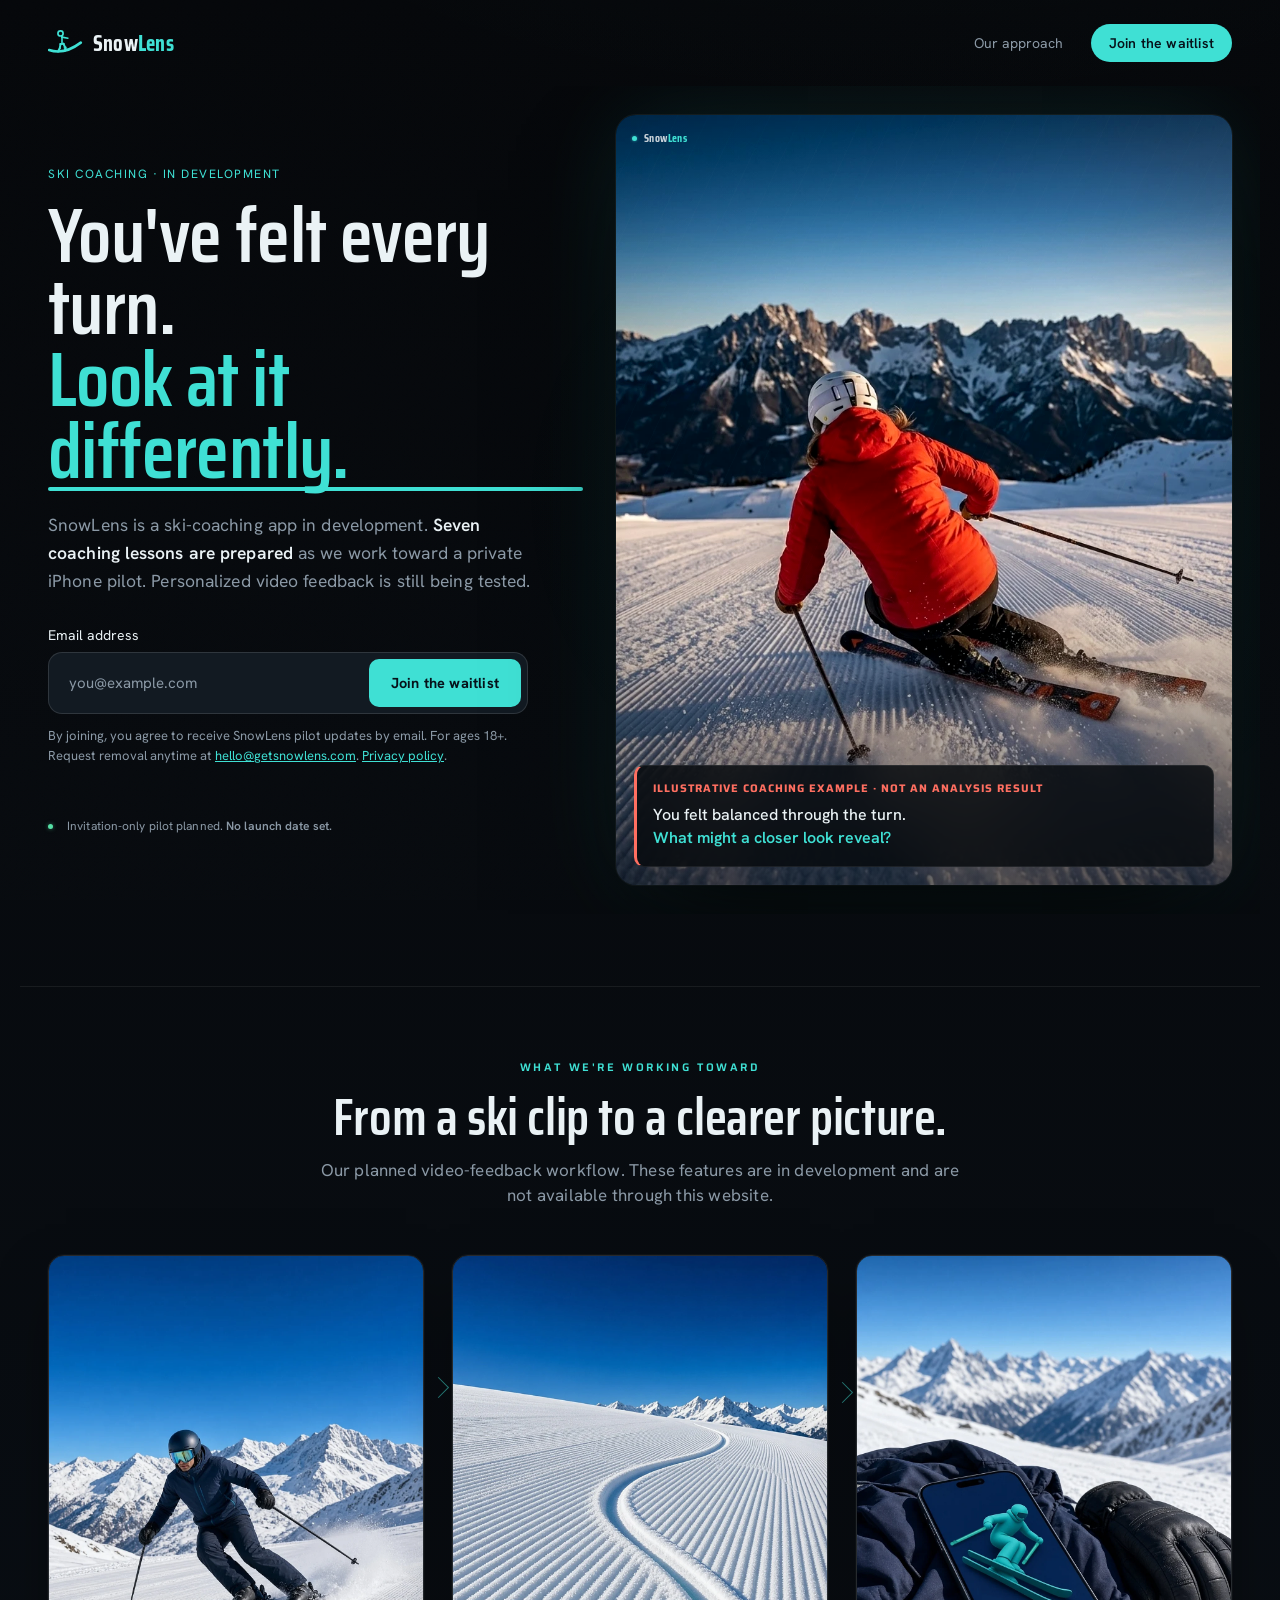
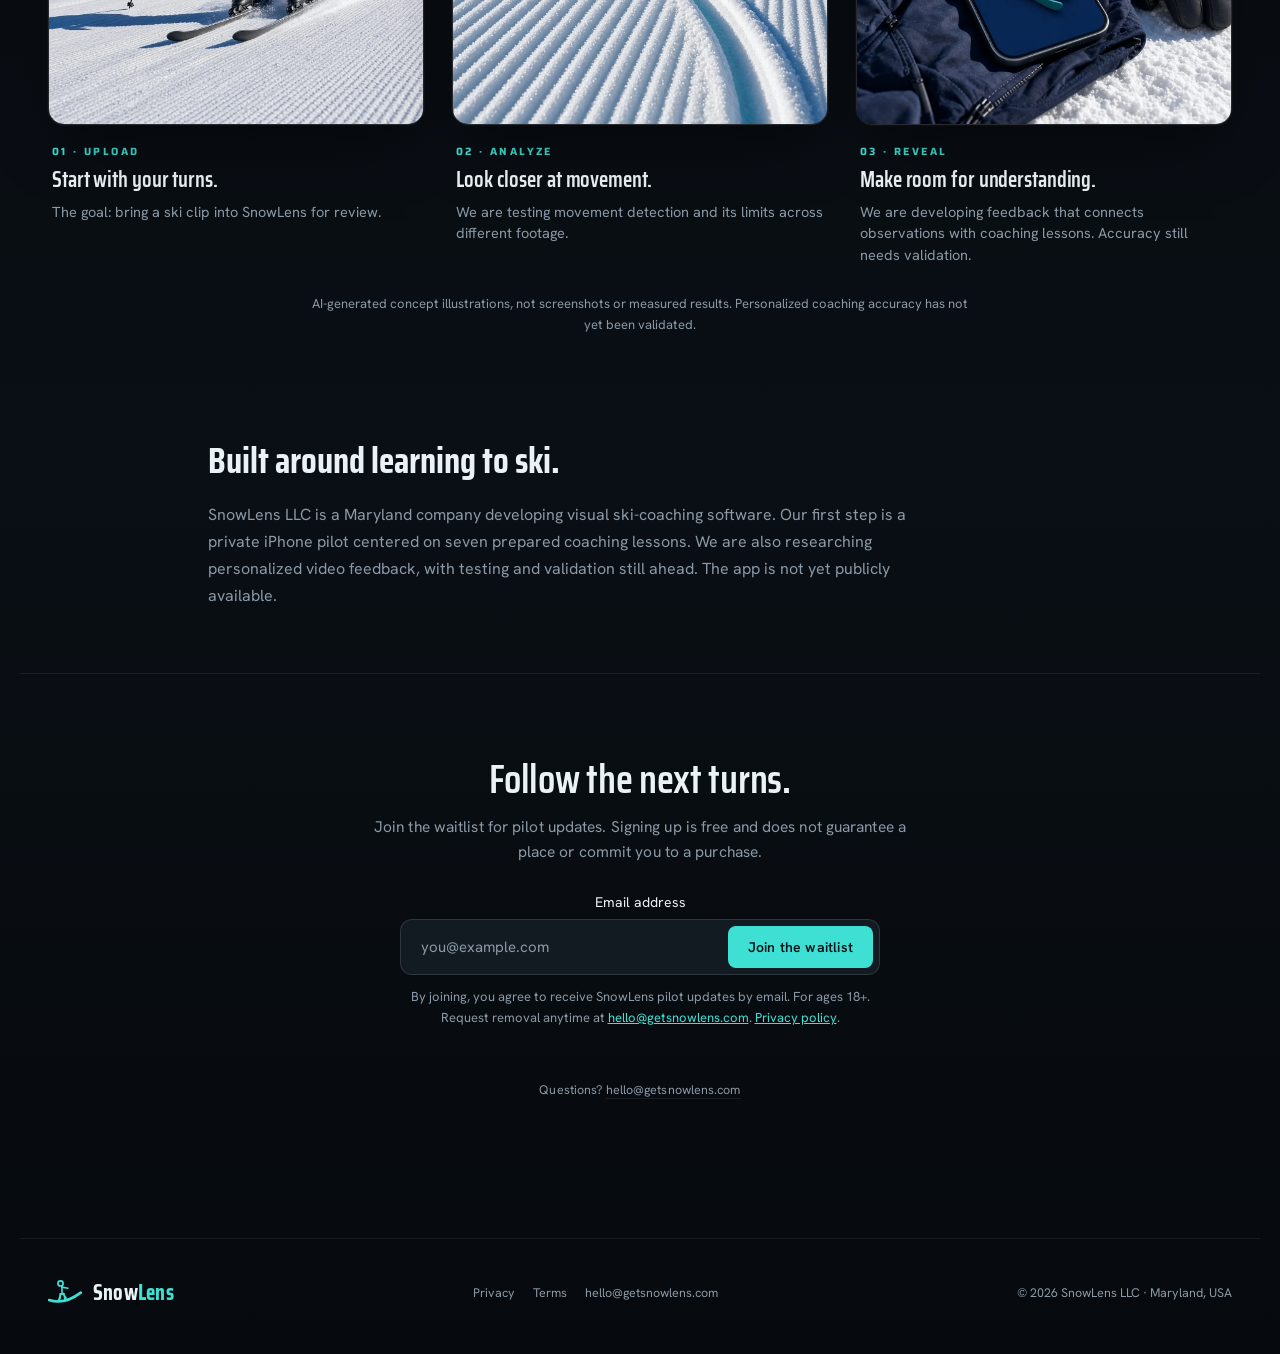
==== commit e1bad6cf: "Use verified hello alias for landing page contact" ====
--- a/index.html
+++ b/index.html
@@ -7,18 +7,18 @@
 <section class="hero"><div class="col-copy"><p class="eyebrow">Ski coaching · In development</p>
 <h1 class="headline">You've felt every turn.<br><span class="strike">Look at it differently.</span></h1>
 <p class="sub">SnowLens is a ski-coaching app in development. <b>Seven coaching lessons are prepared</b> as we work toward a private iPhone pilot. Personalized video feedback is still being tested.</p>
-<div class="cta-wrap"><label class="form-label" for="emailForm-email">Email address</label><form class="capture" id="emailForm" action="https://formspree.io/f/mpqnepvb" method="POST" aria-describedby="emailForm-note">
+<div class="cta-wrap"><label class="form-label" for="emailForm-email">Email address</label><form class="capture" id="emailForm" action="https://formspree.io/f/xdeewgpj" method="POST" aria-describedby="emailForm-note">
 <input id="emailForm-email" type="email" name="email" autocomplete="email" placeholder="you@example.com" maxlength="254" required>
 <input class="honeypot" type="text" name="_gotcha" tabindex="-1" autocomplete="off" aria-hidden="true">
 <button type="submit"><span class="btn-label">Join the waitlist</span></button></form>
-<p class="form-note" id="emailForm-note">By joining, you agree to receive SnowLens pilot updates by email. For ages 18+. Request removal anytime at <a href="mailto:donald@getsnowlens.com?subject=Remove%20me%20from%20the%20waitlist">donald@getsnowlens.com</a>. <a href="/privacy.html">Privacy policy</a>.</p>
+<p class="form-note" id="emailForm-note">By joining, you agree to receive SnowLens pilot updates by email. For ages 18+. Request removal anytime at <a href="mailto:hello@getsnowlens.com?subject=Remove%20me%20from%20the%20waitlist">hello@getsnowlens.com</a>. <a href="/privacy.html">Privacy policy</a>.</p>
 <p class="form-status" id="emailForm-status" role="status" aria-live="polite" aria-atomic="true"></p><div class="trust"><span class="dot" aria-hidden="true"></span><span>Invitation-only pilot planned. <b>No launch date set.</b></span></div></div></div>
 <div class="col-hero"><div class="hero-card" data-has-image="true"><div class="hero-frame"><div class="hero-photo" role="img" aria-label="Skier carving a turn in the snow"></div><div class="hero-wm"><span>Snow<b>Lens</b></span></div><div class="hero-insight"><span class="lbl">Illustrative coaching example · Not an analysis result</span><span class="obs">You felt balanced through the turn.<br><em>What might a closer look reveal?</em></span></div></div></div></div></section>
 <section class="proof" id="how"><div class="proof-eye">What we're working toward</div><h2 class="proof-h">From a ski clip to a clearer picture.</h2><p class="proof-sub">Our planned video-feedback workflow. These features are in development and are not available through this website.</p><div class="proof-grid"><article class="proof-panel"><div class="proof-frame"><img class="proof-image" src="/01-upload.webp" alt="AI illustration of a skier making a turn" width="1200" height="1500" loading="lazy" decoding="async"></div><div class="proof-cap"><div class="step">01 · Upload</div><h3>Start with your turns.</h3><p>The goal: bring a ski clip into SnowLens for review.</p></div></article><article class="proof-panel"><div class="proof-frame"><img class="proof-image" src="/02-analyze.webp" alt="AI illustration of curved tracks in fresh snow" width="1200" height="1500" loading="lazy" decoding="async"></div><div class="proof-cap"><div class="step">02 · Analyze</div><h3>Look closer at movement.</h3><p>We are testing movement detection and its limits across different footage.</p></div></article><article class="proof-panel"><div class="proof-frame"><img class="proof-image" src="/03-reveal.webp" alt="AI concept illustration of a phone with a stylized skier; not an app screenshot" width="1200" height="1500" loading="lazy" decoding="async"></div><div class="proof-cap"><div class="step">03 · Reveal</div><h3>Make room for understanding.</h3><p>We are developing feedback that connects observations with coaching lessons. Accuracy still needs validation.</p></div></article></div><p class="image-note">AI-generated concept illustrations, not screenshots or measured results. Personalized coaching accuracy has not yet been validated.</p></section>
 <section class="about" id="about"><h2>Built around learning to ski.</h2><p>SnowLens LLC is a Maryland company developing visual ski-coaching software. Our first step is a private iPhone pilot centered on seven prepared coaching lessons. We are also researching personalized video feedback, with testing and validation still ahead. The app is not yet publicly available.</p></section>
-<section class="cta2"><h2 class="cta2-h">Follow the next turns.</h2><p class="cta2-sub">Join the waitlist for pilot updates. Signing up is free and does not guarantee a place or commit you to a purchase.</p><label class="form-label" for="emailForm2-email">Email address</label><form class="cta2-form" id="emailForm2" action="https://formspree.io/f/mpqnepvb" method="POST" aria-describedby="emailForm2-note">
+<section class="cta2"><h2 class="cta2-h">Follow the next turns.</h2><p class="cta2-sub">Join the waitlist for pilot updates. Signing up is free and does not guarantee a place or commit you to a purchase.</p><label class="form-label" for="emailForm2-email">Email address</label><form class="cta2-form" id="emailForm2" action="https://formspree.io/f/xdeewgpj" method="POST" aria-describedby="emailForm2-note">
 <input id="emailForm2-email" type="email" name="email" autocomplete="email" placeholder="you@example.com" maxlength="254" required>
 <input class="honeypot" type="text" name="_gotcha" tabindex="-1" autocomplete="off" aria-hidden="true">
 <button type="submit"><span class="btn-label">Join the waitlist</span></button></form>
-<p class="form-note" id="emailForm2-note">By joining, you agree to receive SnowLens pilot updates by email. For ages 18+. Request removal anytime at <a href="mailto:donald@getsnowlens.com?subject=Remove%20me%20from%20the%20waitlist">donald@getsnowlens.com</a>. <a href="/privacy.html">Privacy policy</a>.</p>
-<p class="form-status" id="emailForm2-status" role="status" aria-live="polite" aria-atomic="true"></p><p class="cta2-support">Questions? <a href="mailto:donald@getsnowlens.com">donald@getsnowlens.com</a></p></section></main><footer><a class="wordmark" href="/" aria-label="SnowLens home"><svg class="logo" viewBox="6 12 98 76" xmlns="http://www.w3.org/2000/svg" aria-hidden="true"><path d="M9 69 Q50 83 95 49" fill="none" stroke="currentColor" stroke-width="7" stroke-linecap="round" stroke-linejoin="round"/><path d="M40 53 L38 64 L33 73.08" fill="none" stroke="currentColor" stroke-width="5.4" stroke-linecap="round" stroke-linejoin="round"/><path d="M48 52 L53 63 L52 70.75" fill="none" stroke="currentColor" stroke-width="5.4" stroke-linecap="round" stroke-linejoin="round"/><path d="M40 53 L48 52" fill="none" stroke="currentColor" stroke-width="4.4" stroke-linecap="round" stroke-linejoin="round"/><path d="M44 34 L44 52.5" fill="none" stroke="currentColor" stroke-width="4.4" stroke-linecap="round" stroke-linejoin="round"/><path d="M42.60 30.50 L44 34" fill="none" stroke="currentColor" stroke-width="4.4" stroke-linecap="round" stroke-linejoin="round"/><path d="M44 34 L60 37" fill="none" stroke="currentColor" stroke-width="4.4" stroke-linecap="round" stroke-linejoin="round"/><circle cx="40" cy="24" r="7" fill="none" stroke="currentColor" stroke-width="4.6"/><circle cx="40" cy="53" r="3" fill="currentColor"/><circle cx="48" cy="52" r="3" fill="currentColor"/><circle cx="38" cy="64" r="2.76" fill="currentColor"/><circle cx="53" cy="63" r="3.5" fill="none" stroke="currentColor" stroke-width="1.8"/></svg><span class="brand">Snow<b>Lens</b></span></a><div class="links"><a href="/privacy.html">Privacy</a><a href="/terms.html">Terms</a><a href="mailto:donald@getsnowlens.com">donald@getsnowlens.com</a></div><div>© 2026 SnowLens LLC · Maryland, USA</div></footer><script src="/waitlist.js" defer></script></body></html>+<p class="form-note" id="emailForm2-note">By joining, you agree to receive SnowLens pilot updates by email. For ages 18+. Request removal anytime at <a href="mailto:hello@getsnowlens.com?subject=Remove%20me%20from%20the%20waitlist">hello@getsnowlens.com</a>. <a href="/privacy.html">Privacy policy</a>.</p>
+<p class="form-status" id="emailForm2-status" role="status" aria-live="polite" aria-atomic="true"></p><p class="cta2-support">Questions? <a href="mailto:hello@getsnowlens.com">hello@getsnowlens.com</a></p></section></main><footer><a class="wordmark" href="/" aria-label="SnowLens home"><svg class="logo" viewBox="6 12 98 76" xmlns="http://www.w3.org/2000/svg" aria-hidden="true"><path d="M9 69 Q50 83 95 49" fill="none" stroke="currentColor" stroke-width="7" stroke-linecap="round" stroke-linejoin="round"/><path d="M40 53 L38 64 L33 73.08" fill="none" stroke="currentColor" stroke-width="5.4" stroke-linecap="round" stroke-linejoin="round"/><path d="M48 52 L53 63 L52 70.75" fill="none" stroke="currentColor" stroke-width="5.4" stroke-linecap="round" stroke-linejoin="round"/><path d="M40 53 L48 52" fill="none" stroke="currentColor" stroke-width="4.4" stroke-linecap="round" stroke-linejoin="round"/><path d="M44 34 L44 52.5" fill="none" stroke="currentColor" stroke-width="4.4" stroke-linecap="round" stroke-linejoin="round"/><path d="M42.60 30.50 L44 34" fill="none" stroke="currentColor" stroke-width="4.4" stroke-linecap="round" stroke-linejoin="round"/><path d="M44 34 L60 37" fill="none" stroke="currentColor" stroke-width="4.4" stroke-linecap="round" stroke-linejoin="round"/><circle cx="40" cy="24" r="7" fill="none" stroke="currentColor" stroke-width="4.6"/><circle cx="40" cy="53" r="3" fill="currentColor"/><circle cx="48" cy="52" r="3" fill="currentColor"/><circle cx="38" cy="64" r="2.76" fill="currentColor"/><circle cx="53" cy="63" r="3.5" fill="none" stroke="currentColor" stroke-width="1.8"/></svg><span class="brand">Snow<b>Lens</b></span></a><div class="links"><a href="/privacy.html">Privacy</a><a href="/terms.html">Terms</a><a href="mailto:hello@getsnowlens.com">hello@getsnowlens.com</a></div><div>© 2026 SnowLens LLC · Maryland, USA</div></footer><script src="/waitlist.js" defer></script></body></html>
